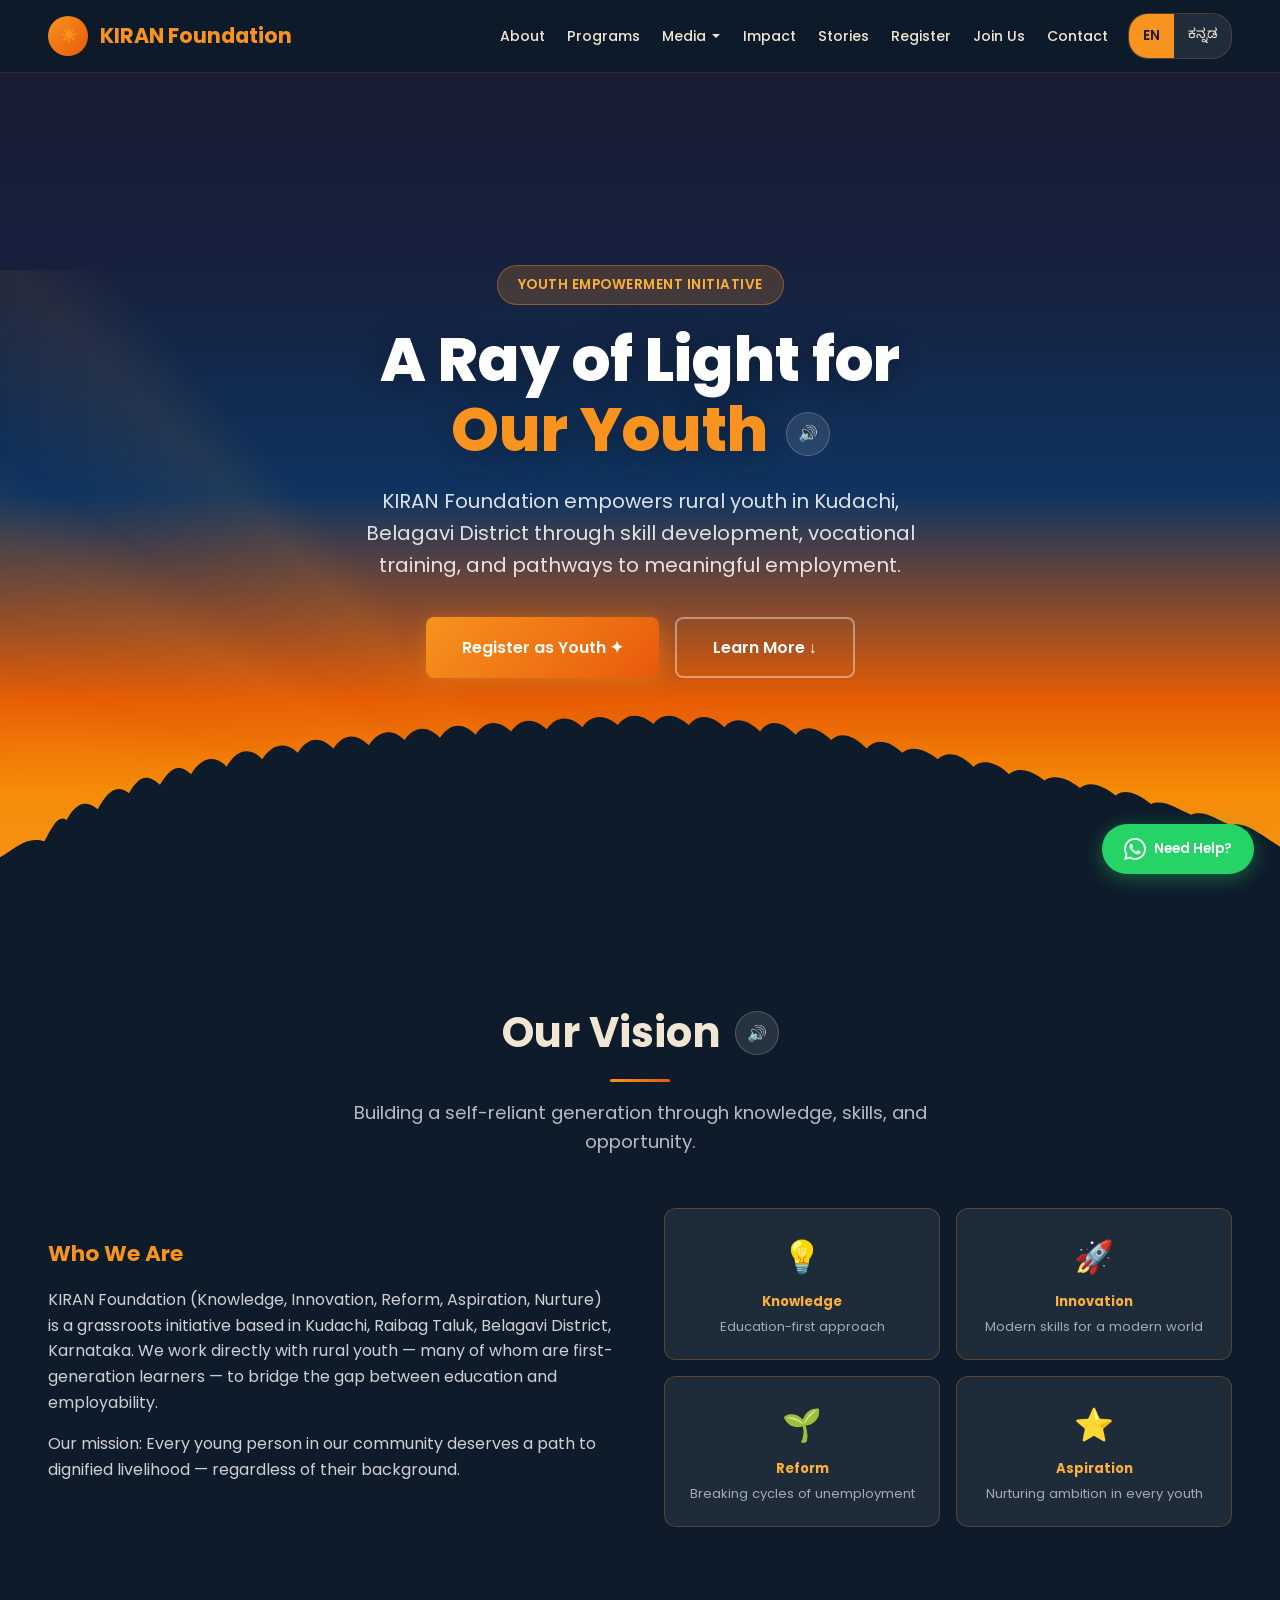
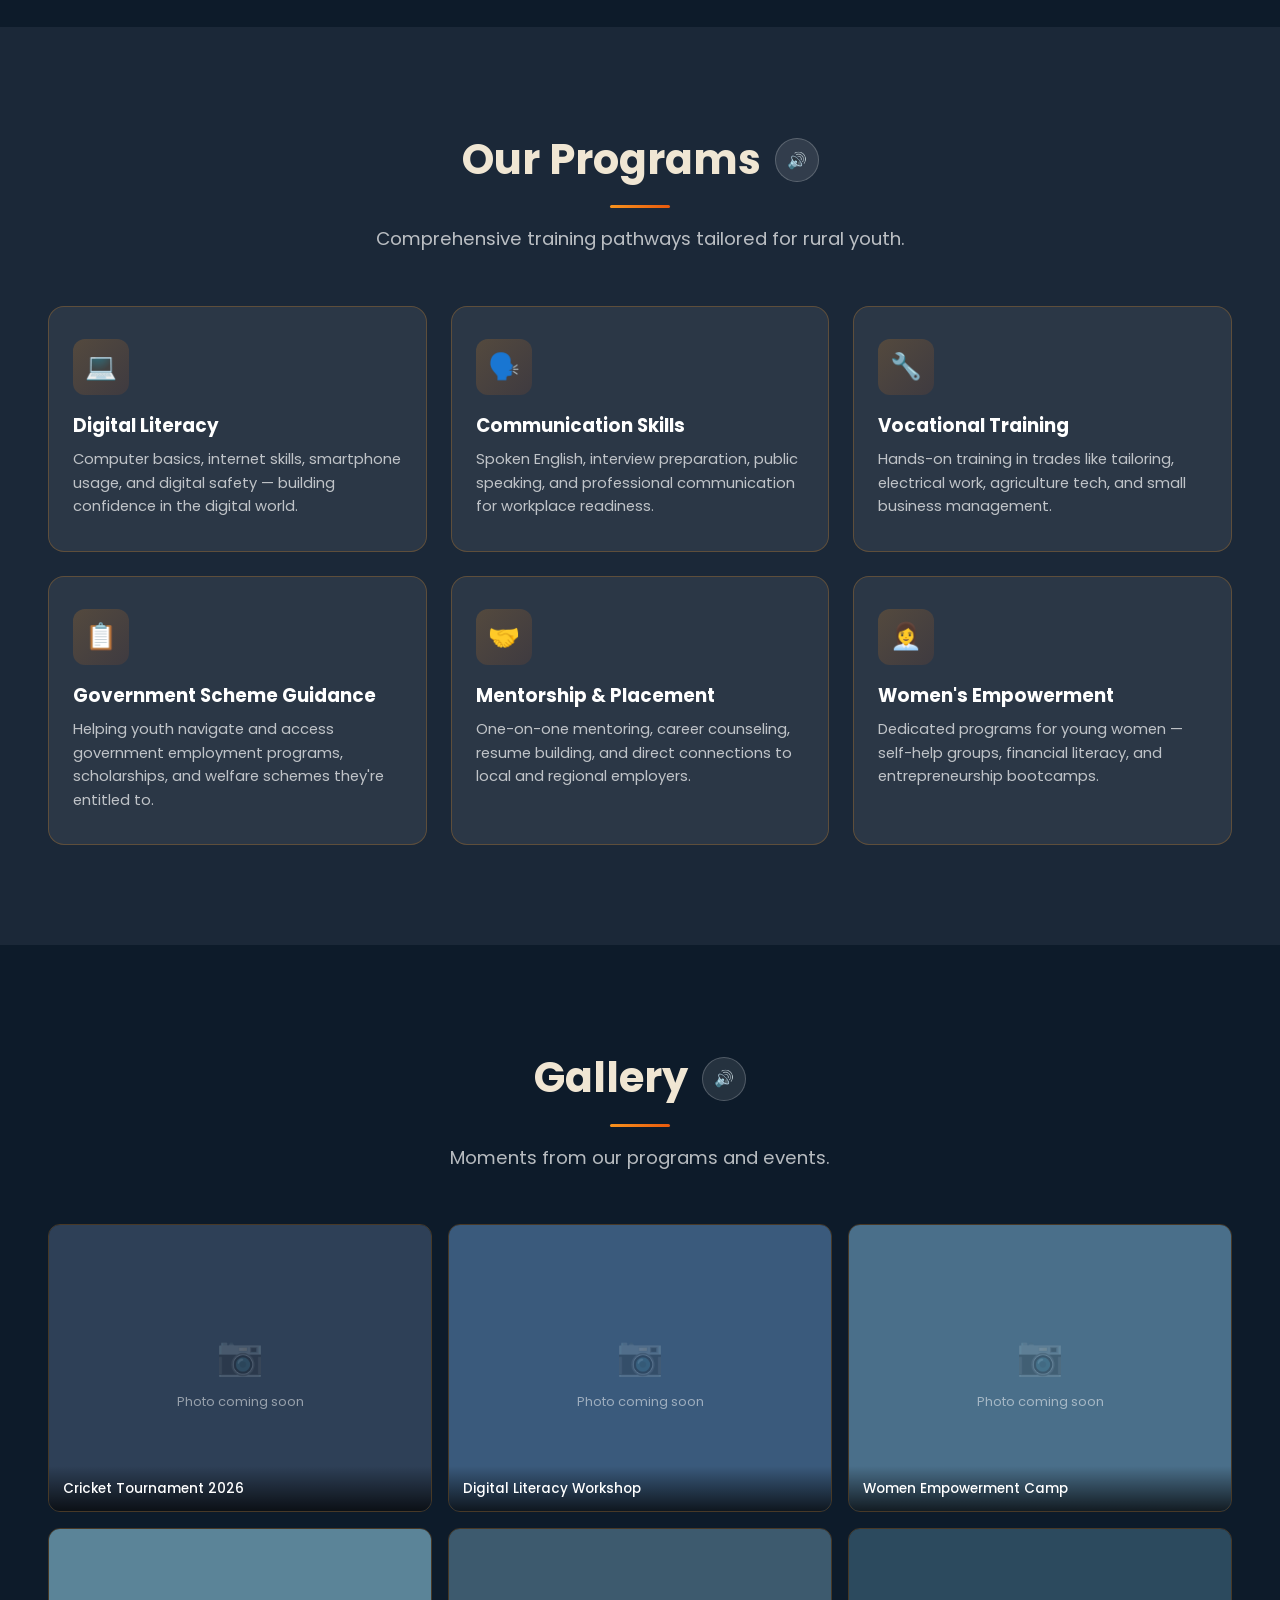
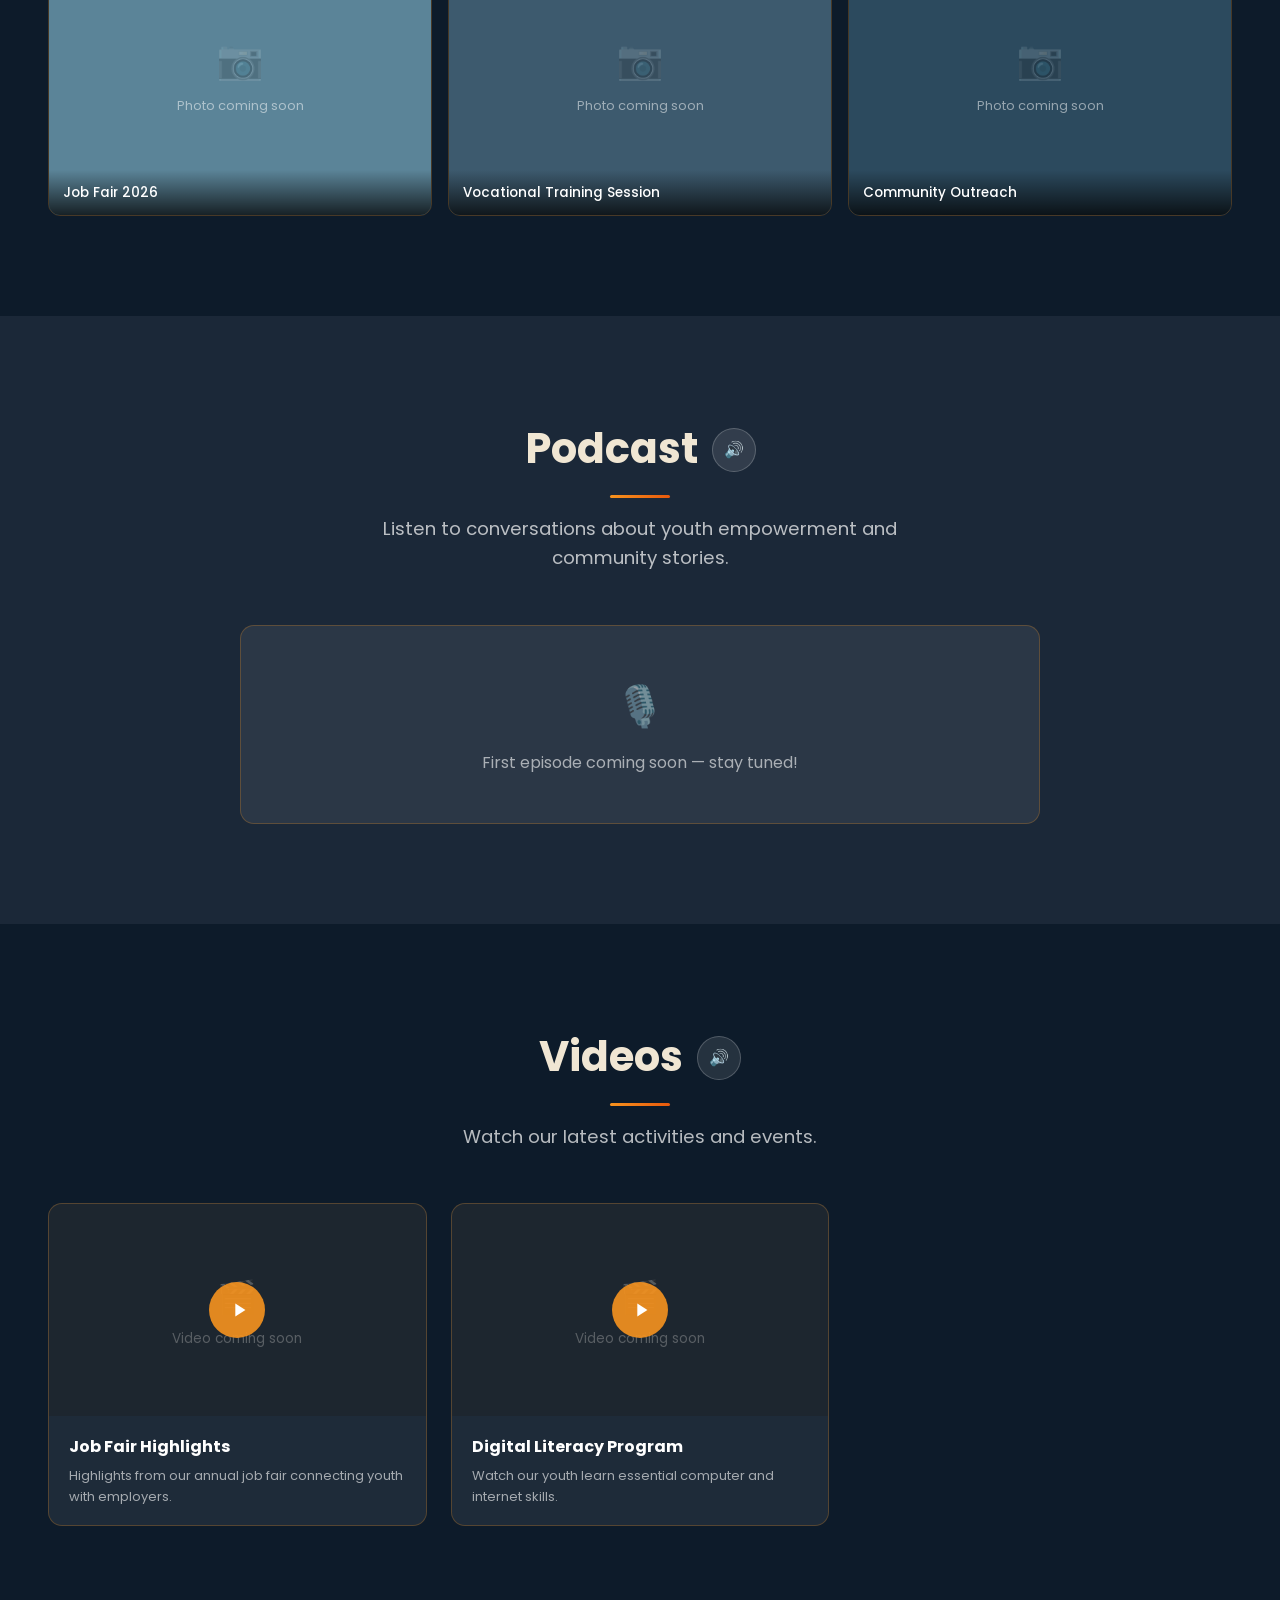
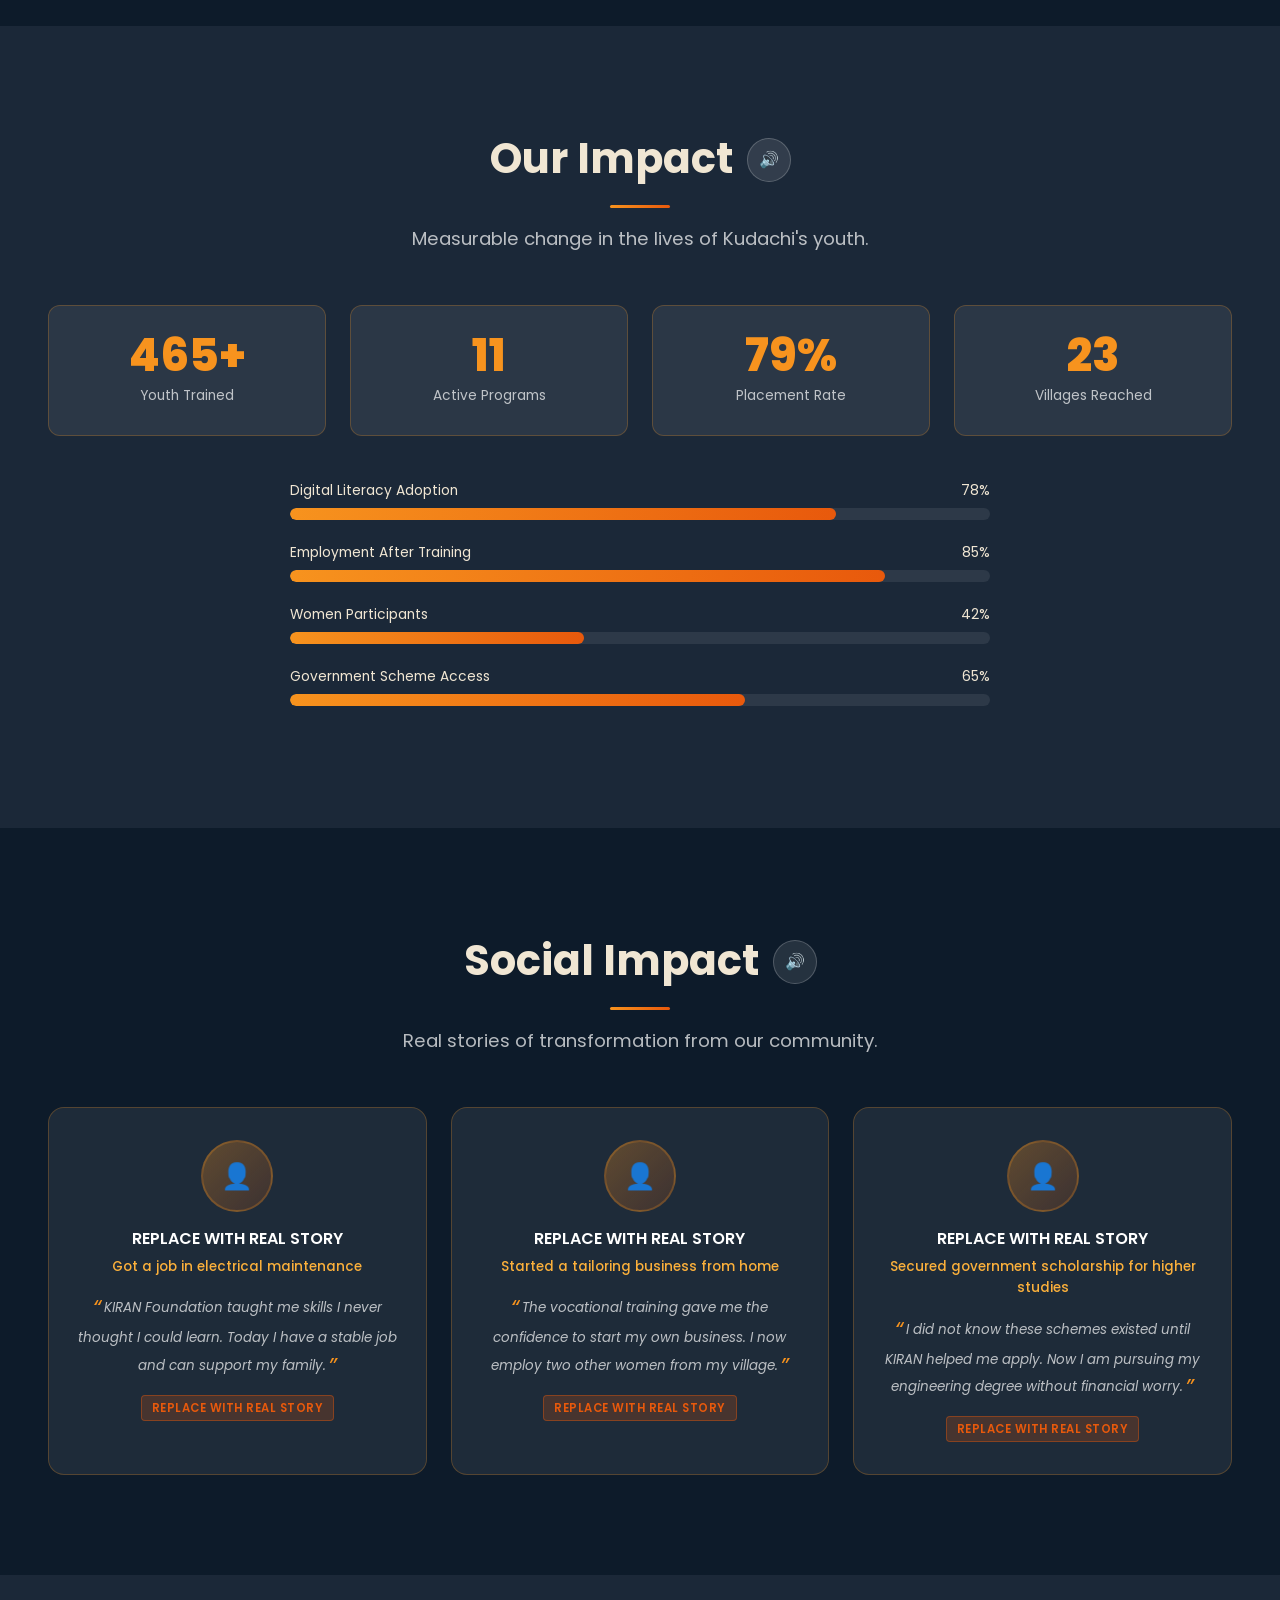
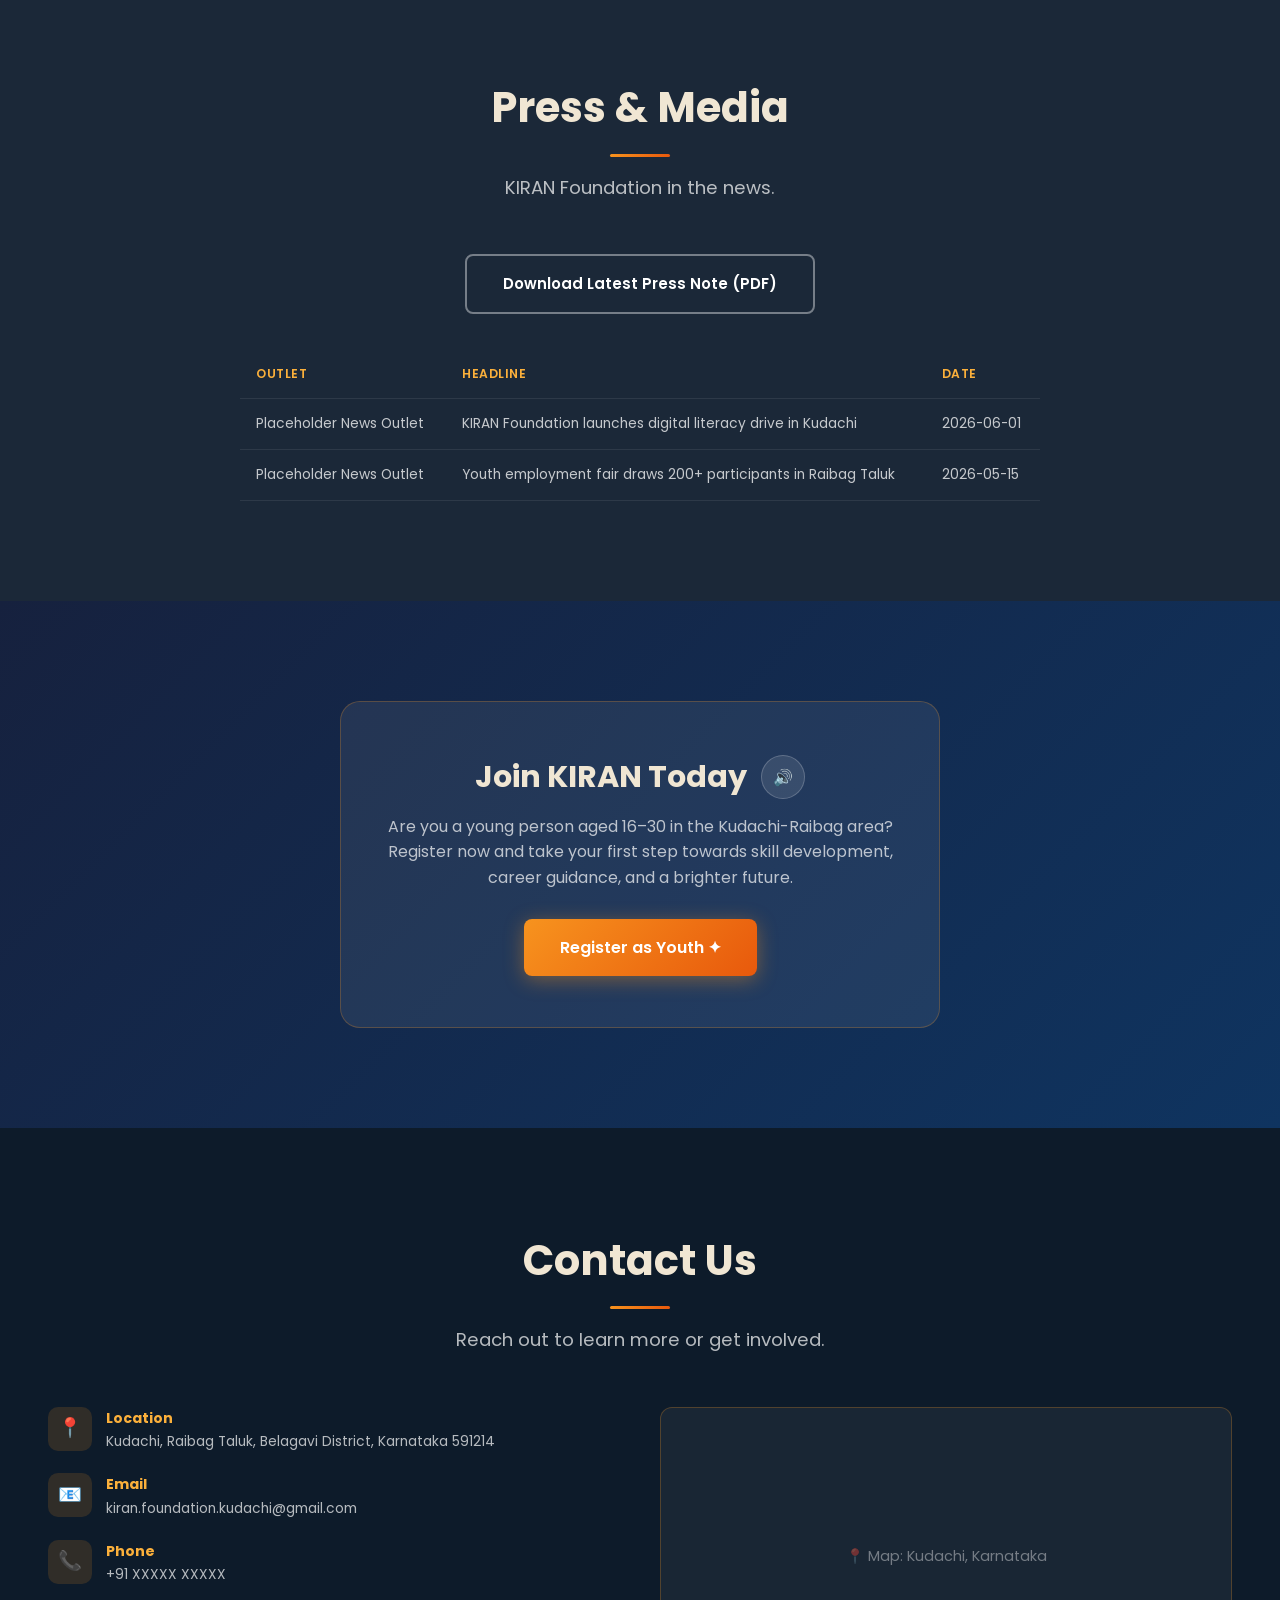
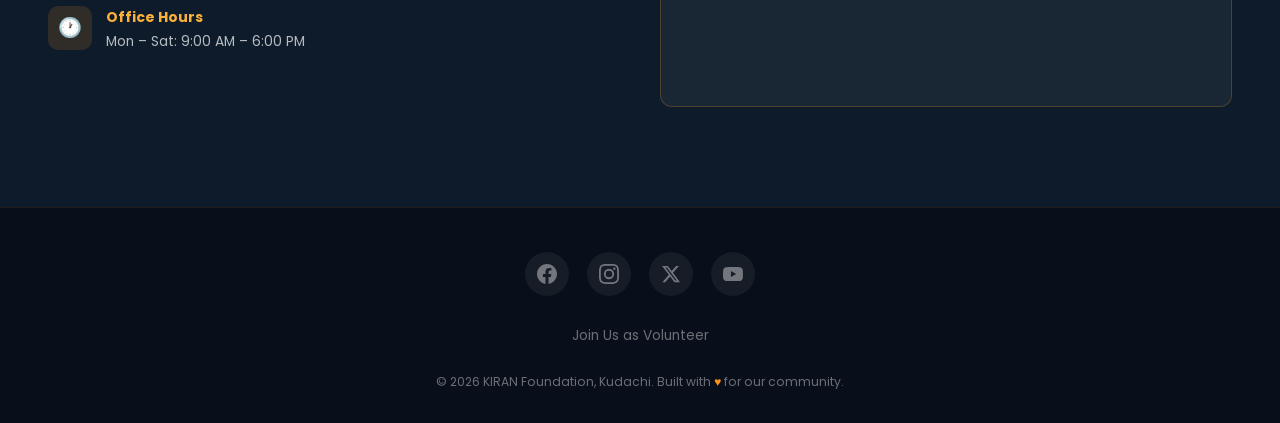
==== index.html @ d93e1c31 "Fix mobile: lang toggle visible, menu fits screen, modal fills viewport - Add standalone EN/ಕನ್ನಡ to" ====
<!DOCTYPE html>
<html lang="en">
<head>
  <meta charset="UTF-8">
  <meta name="viewport" content="width=device-width, initial-scale=1.0">
  <title>KIRAN Foundation — Kudachi | Youth Skill Development & Employment</title>
  <meta name="description" content="KIRAN Foundation empowers rural youth in Kudachi, Belagavi District through skill development, vocational training, and employment support.">
  <link rel="stylesheet" href="style.css">
  <link rel="icon" href="data:image/svg+xml,<svg xmlns='http://www.w3.org/2000/svg' viewBox='0 0 100 100'><text y='.9em' font-size='90'>☀️</text></svg>">
  <script src="https://identity.netlify.com/v1/netlify-identity-widget.js"></script>
</head>
<body data-lang="en">

  <!-- ══════ NAVBAR ══════ -->
  <nav class="navbar" role="navigation" aria-label="Main navigation">
    <div class="nav-container">
      <a href="#" class="nav-logo" aria-label="KIRAN Foundation Home">
        <span class="logo-icon">☀</span>
        <span data-en="KIRAN Foundation" data-kn="ಕಿರಣ ಫೌಂಡೇಶನ್">KIRAN Foundation</span>
      </a>

      <ul class="nav-links">
        <li><a href="#about" data-en="About" data-kn="ನಮ್ಮ ಬಗ್ಗೆ">About</a></li>
        <li><a href="#programs" data-en="Programs" data-kn="ಕಾರ್ಯಕ್ರಮಗಳು">Programs</a></li>
        <li class="nav-dropdown">
          <button class="nav-dropdown-btn" aria-expanded="false" aria-haspopup="true">
            <span data-en="Media" data-kn="ಮಾಧ್ಯಮ">Media</span>
            <svg width="10" height="6" viewBox="0 0 10 6" fill="currentColor"><path d="M1 1l4 4 4-4"/></svg>
          </button>
          <ul class="nav-dropdown-menu">
            <li><a href="#gallery" data-en="Gallery" data-kn="ಗ್ಯಾಲರಿ">Gallery</a></li>
            <li><a href="#podcast" data-en="Podcast" data-kn="ಪಾಡ್‌ಕಾಸ್ಟ್">Podcast</a></li>
            <li><a href="#videos" data-en="Videos" data-kn="ವಿಡಿಯೋಗಳು">Videos</a></li>
          </ul>
        </li>
        <li><a href="#impact" data-en="Impact" data-kn="ಪರಿಣಾಮ">Impact</a></li>
        <li><a href="#stories" data-en="Stories" data-kn="ಕಥೆಗಳು">Stories</a></li>
        <li><a href="#register" data-en="Register" data-kn="ನೋಂದಣಿ">Register</a></li>
        <li><a href="#" data-open-modal="volunteer" data-en="Join Us" data-kn="ನಮ್ಮೊಂದಿಗೆ ಸೇರಿ">Join Us</a></li>
        <li><a href="#contact" data-en="Contact" data-kn="ಸಂಪರ್ಕ">Contact</a></li>
        <li>
          <div class="lang-toggle">
            <button class="lang-btn active" data-lang="en" aria-label="Switch to English">EN</button>
            <button class="lang-btn" data-lang="kn" aria-label="ಕನ್ನಡಕ್ಕೆ ಬದಲಿಸಿ">ಕನ್ನಡ</button>
          </div>
        </li>
      </ul>

      <div class="nav-right-mobile">
        <div class="lang-toggle lang-toggle-mobile">
          <button class="lang-btn active" data-lang="en" aria-label="Switch to English">EN</button>
          <button class="lang-btn" data-lang="kn" aria-label="ಕನ್ನಡಕ್ಕೆ ಬದಲಿಸಿ">ಕನ್ನಡ</button>
        </div>
        <button class="hamburger" aria-label="Toggle menu" aria-expanded="false">
          <span></span><span></span><span></span>
        </button>
      </div>
    </div>

    <!-- Mobile Menu -->
    <div class="mobile-menu" role="menu">
      <a href="#about" role="menuitem" data-en="About" data-kn="ನಮ್ಮ ಬಗ್ಗೆ">About</a>
      <a href="#programs" role="menuitem" data-en="Programs" data-kn="ಕಾರ್ಯಕ್ರಮಗಳು">Programs</a>
      <a href="#gallery" role="menuitem" data-en="Gallery" data-kn="ಗ್ಯಾಲರಿ">Gallery</a>
      <a href="#podcast" role="menuitem" data-en="Podcast" data-kn="ಪಾಡ್‌ಕಾಸ್ಟ್">Podcast</a>
      <a href="#videos" role="menuitem" data-en="Videos" data-kn="ವಿಡಿಯೋಗಳು">Videos</a>
      <a href="#impact" role="menuitem" data-en="Impact" data-kn="ಪರಿಣಾಮ">Impact</a>
      <a href="#stories" role="menuitem" data-en="Stories" data-kn="ಕಥೆಗಳು">Stories</a>
      <a href="#register" role="menuitem" data-en="Register" data-kn="ನೋಂದಣಿ">Register</a>
      <a href="#" role="menuitem" data-open-modal="volunteer" data-en="Join Us" data-kn="ನಮ್ಮೊಂದಿಗೆ ಸೇರಿ">Join Us</a>
      <a href="#contact" role="menuitem" data-en="Contact" data-kn="ಸಂಪರ್ಕ">Contact</a>
      <div class="mobile-lang-toggle">
        <button class="lang-btn active" data-lang="en" aria-label="Switch to English">EN</button>
        <button class="lang-btn" data-lang="kn" aria-label="ಕನ್ನಡಕ್ಕೆ ಬದಲಿಸಿ">ಕನ್ನಡ</button>
      </div>
    </div>
  </nav>

  <!-- ══════ HERO ══════ -->
  <section class="hero" id="hero">
    <div class="hero-bg"></div>
    <div class="hero-sun"></div>
    <div class="hero-rays"></div>

    <!-- Crowd Silhouette -->
    <div class="hero-silhouette">
      <svg viewBox="0 0 1440 180" preserveAspectRatio="none" fill="#0D1B2A">
        <path d="M0,180 L0,140 C20,130 30,120 50,125 C60,110 65,100 75,105 C85,90 95,85 110,95
          C120,80 130,70 145,80 C155,65 165,60 180,72 C190,58 200,50 215,62
          C225,48 240,42 255,55 C265,40 280,35 295,48 C305,35 320,30 335,42
          C345,28 360,25 375,38 C385,25 400,22 415,35 C425,22 440,18 455,30
          C465,18 480,15 495,28 C505,15 520,12 535,25 C545,12 560,10 575,22
          C585,10 600,8 615,20 C625,8 640,6 655,18 C665,6 680,5 695,16
          C705,5 720,4 735,15 C745,4 760,5 775,16 C785,5 800,6 815,18
          C825,8 840,10 855,22 C865,10 880,12 895,25 C905,15 920,18 935,30
          C945,22 960,25 975,38 C985,28 1000,30 1015,42 C1025,35 1040,38 1055,48
          C1065,40 1080,42 1095,55 C1105,48 1120,50 1135,62 C1145,55 1160,58 1175,68
          C1185,62 1200,65 1215,75 C1225,68 1240,72 1255,82 C1265,75 1280,80 1295,90
          C1310,85 1325,95 1340,100 C1355,95 1370,105 1385,110 C1400,105 1420,120 1440,130
          L1440,180 Z"/>
      </svg>
    </div>

    <div class="hero-content">
      <div class="hero-badge" data-en="Youth Empowerment Initiative" data-kn="ಯುವ ಸಬಲೀಕರಣ ಉಪಕ್ರಮ">Youth Empowerment Initiative</div>
      <h1>
        <span data-en="A Ray of Light for" data-kn="ನಮ್ಮ ಯುವಕರಿಗೆ">A Ray of Light for</span><br>
        <span class="highlight" data-en="Our Youth" data-kn="ಬೆಳಕಿನ ಕಿರಣ">Our Youth</span>
        <button class="tts-btn" data-section="hero" aria-label="Read hero section aloud" title="Listen">🔊</button>
      </h1>
      <div class="tts-warning" data-section="hero"></div>
      <p class="hero-sub" data-en="KIRAN Foundation empowers rural youth in Kudachi, Belagavi District through skill development, vocational training, and pathways to meaningful employment."
         data-kn="ಕಿರಣ ಫೌಂಡೇಶನ್ ಕುದಚಿ, ಬೆಳಗಾವಿ ಜಿಲ್ಲೆಯ ಗ್ರಾಮೀಣ ಯುವಕರನ್ನು ಕೌಶಲ್ಯ ಅಭಿವೃದ್ಧಿ, ವೃತ್ತಿಪರ ತರಬೇತಿ ಮತ್ತು ಅರ್ಥಪೂರ್ಣ ಉದ್ಯೋಗದ ಮಾರ್ಗಗಳ ಮೂಲಕ ಸಬಲೀಕರಣಗೊಳಿಸುತ್ತದೆ.">
        KIRAN Foundation empowers rural youth in Kudachi, Belagavi District through skill development, vocational training, and pathways to meaningful employment.
      </p>
      <div class="hero-buttons">
        <button class="btn btn-primary" data-open-modal="registration" data-en="Register as Youth ✦" data-kn="ಯುವಕರಾಗಿ ನೋಂದಣಿ ✦">Register as Youth ✦</button>
        <a href="#about" class="btn btn-outline" data-en="Learn More ↓" data-kn="ಇನ್ನಷ್ಟು ತಿಳಿಯಿರಿ ↓">Learn More ↓</a>
      </div>
    </div>
  </section>

  <!-- ══════ ABOUT / VISION ══════ -->
  <section id="about">
    <div class="section-container">
      <div class="section-header">
        <h2>
          <span data-en="Our Vision" data-kn="ನಮ್ಮ ದೃಷ್ಟಿ">Our Vision</span>
          <button class="tts-btn" data-section="about" aria-label="Read about section aloud" title="Listen">🔊</button>
        </h2>
        <div class="section-line"></div>
        <div class="tts-warning" data-section="about"></div>
        <p data-en="Building a self-reliant generation through knowledge, skills, and opportunity."
           data-kn="ಜ್ಞಾನ, ಕೌಶಲ್ಯ ಮತ್ತು ಅವಕಾಶದ ಮೂಲಕ ಸ್ವಾವಲಂಬಿ ಪೀಳಿಗೆಯನ್ನು ನಿರ್ಮಿಸುವುದು.">
          Building a self-reliant generation through knowledge, skills, and opportunity.
        </p>
      </div>

      <div class="about-grid">
        <div class="about-text">
          <h3 data-en="Who We Are" data-kn="ನಾವು ಯಾರು">Who We Are</h3>
          <p data-en="KIRAN Foundation (Knowledge, Innovation, Reform, Aspiration, Nurture) is a grassroots initiative based in Kudachi, Raibag Taluk, Belagavi District, Karnataka. We work directly with rural youth — many of whom are first-generation learners — to bridge the gap between education and employability."
             data-kn="ಕಿರಣ ಫೌಂಡೇಶನ್ (ಜ್ಞಾನ, ನಾವೀನ್ಯತೆ, ಸುಧಾರಣೆ, ಆಕಾಂಕ್ಷೆ, ಪೋಷಣೆ) ಕರ್ನಾಟಕದ ಬೆಳಗಾವಿ ಜಿಲ್ಲೆ, ರಾಯಬಾಗ ತಾಲ್ಲೂಕಿನ ಕುದಚಿಯಲ್ಲಿ ನೆಲೆಗೊಂಡ ಒಂದು ತಳಮಟ್ಟದ ಉಪಕ್ರಮ. ನಾವು ಗ್ರಾಮೀಣ ಯುವಕರೊಂದಿಗೆ ನೇರವಾಗಿ ಕೆಲಸ ಮಾಡುತ್ತೇವೆ — ಅವರಲ್ಲಿ ಅನೇಕರು ಮೊದಲ ತಲೆಮಾರಿನ ಕಲಿಯುವವರು — ಶಿಕ್ಷಣ ಮತ್ತು ಉದ್ಯೋಗಾರ್ಹತೆ ನಡುವಿನ ಅಂತರವನ್ನು ಸೇತುವೆಯಾಗಿಸಲು.">
            KIRAN Foundation (Knowledge, Innovation, Reform, Aspiration, Nurture) is a grassroots initiative based in Kudachi, Raibag Taluk, Belagavi District, Karnataka. We work directly with rural youth — many of whom are first-generation learners — to bridge the gap between education and employability.
          </p>
          <p data-en="Our mission: Every young person in our community deserves a path to dignified livelihood — regardless of their background."
             data-kn="ನಮ್ಮ ಧ್ಯೇಯ: ನಮ್ಮ ಸಮುದಾಯದ ಪ್ರತಿ ಯುವಕನು ಅವರ ಹಿನ್ನೆಲೆಯ ಹೊರತಾಗಿಯೂ ಗೌರವಯುತ ಜೀವನೋಪಾಯದ ಹಾದಿಗೆ ಅರ್ಹರು.">
            Our mission: Every young person in our community deserves a path to dignified livelihood — regardless of their background.
          </p>
        </div>
        <div class="about-values">
          <div class="value-card">
            <div class="icon">💡</div>
            <h4 data-en="Knowledge" data-kn="ಜ್ಞಾನ">Knowledge</h4>
            <p data-en="Education-first approach" data-kn="ಶಿಕ್ಷಣ-ಮೊದಲ ವಿಧಾನ">Education-first approach</p>
          </div>
          <div class="value-card">
            <div class="icon">🚀</div>
            <h4 data-en="Innovation" data-kn="ನಾವೀನ್ಯತೆ">Innovation</h4>
            <p data-en="Modern skills for a modern world" data-kn="ಆಧುನಿಕ ಜಗತ್ತಿಗೆ ಆಧುನಿಕ ಕೌಶಲ್ಯ">Modern skills for a modern world</p>
          </div>
          <div class="value-card">
            <div class="icon">🌱</div>
            <h4 data-en="Reform" data-kn="ಸುಧಾರಣೆ">Reform</h4>
            <p data-en="Breaking cycles of unemployment" data-kn="ನಿರುದ್ಯೋಗದ ಚಕ್ರವನ್ನು ಮುರಿಯುವುದು">Breaking cycles of unemployment</p>
          </div>
          <div class="value-card">
            <div class="icon">⭐</div>
            <h4 data-en="Aspiration" data-kn="ಆಕಾಂಕ್ಷೆ">Aspiration</h4>
            <p data-en="Nurturing ambition in every youth" data-kn="ಪ್ರತಿ ಯುವಕನಲ್ಲಿ ಮಹತ್ವಾಕಾಂಕ್ಷೆ ಬೆಳೆಸುವುದು">Nurturing ambition in every youth</p>
          </div>
        </div>
      </div>
    </div>
  </section>

  <!-- ══════ PROGRAMS ══════ -->
  <section id="programs">
    <div class="section-container">
      <div class="section-header">
        <h2>
          <span data-en="Our Programs" data-kn="ನಮ್ಮ ಕಾರ್ಯಕ್ರಮಗಳು">Our Programs</span>
          <button class="tts-btn" data-section="programs" aria-label="Read programs section aloud" title="Listen">🔊</button>
        </h2>
        <div class="section-line"></div>
        <div class="tts-warning" data-section="programs"></div>
        <p data-en="Comprehensive training pathways tailored for rural youth."
           data-kn="ಗ್ರಾಮೀಣ ಯುವಕರಿಗೆ ಅನುಗುಣವಾಗಿ ಸಮಗ್ರ ತರಬೇತಿ ಮಾರ್ಗಗಳು.">
          Comprehensive training pathways tailored for rural youth.
        </p>
      </div>

      <div class="programs-grid">
        <div class="program-card">
          <div class="card-icon">💻</div>
          <h3 data-en="Digital Literacy" data-kn="ಡಿಜಿಟಲ್ ಸಾಕ್ಷರತೆ">Digital Literacy</h3>
          <p data-en="Computer basics, internet skills, smartphone usage, and digital safety — building confidence in the digital world."
             data-kn="ಕಂಪ್ಯೂಟರ್ ಮೂಲಭೂತ ಅಂಶಗಳು, ಇಂಟರ್ನೆಟ್ ಕೌಶಲ್ಯಗಳು, ಸ್ಮಾರ್ಟ್‌ಫೋನ್ ಬಳಕೆ, ಮತ್ತು ಡಿಜಿಟಲ್ ಸುರಕ್ಷತೆ — ಡಿಜಿಟಲ್ ಜಗತ್ತಿನಲ್ಲಿ ಆತ್ಮವಿಶ್ವಾಸ ಬೆಳೆಸುವುದು.">
            Computer basics, internet skills, smartphone usage, and digital safety — building confidence in the digital world.
          </p>
        </div>
        <div class="program-card">
          <div class="card-icon">🗣️</div>
          <h3 data-en="Communication Skills" data-kn="ಸಂವಹನ ಕೌಶಲ್ಯಗಳು">Communication Skills</h3>
          <p data-en="Spoken English, interview preparation, public speaking, and professional communication for workplace readiness."
             data-kn="ಇಂಗ್ಲಿಷ್ ಮಾತನಾಡುವಿಕೆ, ಸಂದರ್ಶನ ತಯಾರಿ, ಸಾರ್ವಜನಿಕ ಭಾಷಣ, ಮತ್ತು ಕಾರ್ಯಸ್ಥಳ ಸಿದ್ಧತೆಗಾಗಿ ವೃತ್ತಿಪರ ಸಂವಹನ.">
            Spoken English, interview preparation, public speaking, and professional communication for workplace readiness.
          </p>
        </div>
        <div class="program-card">
          <div class="card-icon">🔧</div>
          <h3 data-en="Vocational Training" data-kn="ವೃತ್ತಿಪರ ತರಬೇತಿ">Vocational Training</h3>
          <p data-en="Hands-on training in trades like tailoring, electrical work, agriculture tech, and small business management."
             data-kn="ಹೊಲಿಗೆ, ವಿದ್ಯುತ್ ಕೆಲಸ, ಕೃಷಿ ತಂತ್ರಜ್ಞಾನ, ಮತ್ತು ಸಣ್ಣ ವ್ಯಾಪಾರ ನಿರ್ವಹಣೆಯಂತಹ ವ್ಯಾಪಾರಗಳಲ್ಲಿ ಪ್ರಾಯೋಗಿಕ ತರಬೇತಿ.">
            Hands-on training in trades like tailoring, electrical work, agriculture tech, and small business management.
          </p>
        </div>
        <div class="program-card">
          <div class="card-icon">📋</div>
          <h3 data-en="Government Scheme Guidance" data-kn="ಸರ್ಕಾರಿ ಯೋಜನೆ ಮಾರ್ಗದರ್ಶನ">Government Scheme Guidance</h3>
          <p data-en="Helping youth navigate and access government employment programs, scholarships, and welfare schemes they're entitled to."
             data-kn="ಯುವಕರಿಗೆ ಅವರು ಅರ್ಹವಾಗಿರುವ ಸರ್ಕಾರಿ ಉದ್ಯೋಗ ಕಾರ್ಯಕ್ರಮಗಳು, ವಿದ್ಯಾರ್ಥಿವೇತನಗಳು, ಮತ್ತು ಕಲ್ಯಾಣ ಯೋಜನೆಗಳನ್ನು ನ್ಯಾವಿಗೇಟ್ ಮಾಡಲು ಮತ್ತು ಪ್ರವೇಶಿಸಲು ಸಹಾಯ ಮಾಡುವುದು.">
            Helping youth navigate and access government employment programs, scholarships, and welfare schemes they're entitled to.
          </p>
        </div>
        <div class="program-card">
          <div class="card-icon">🤝</div>
          <h3 data-en="Mentorship & Placement" data-kn="ಮಾರ್ಗದರ್ಶನ ಮತ್ತು ನಿಯೋಜನೆ">Mentorship & Placement</h3>
          <p data-en="One-on-one mentoring, career counseling, resume building, and direct connections to local and regional employers."
             data-kn="ಒಬ್ಬರಿಗೊಬ್ಬರು ಮಾರ್ಗದರ್ಶನ, ವೃತ್ತಿ ಸಲಹೆ, ರೆಸ್ಯೂಮ್ ನಿರ್ಮಾಣ, ಮತ್ತು ಸ್ಥಳೀಯ ಮತ್ತು ಪ್ರಾದೇಶಿಕ ಉದ್ಯೋಗದಾತರೊಂದಿಗೆ ನೇರ ಸಂಪರ್ಕಗಳು.">
            One-on-one mentoring, career counseling, resume building, and direct connections to local and regional employers.
          </p>
        </div>
        <div class="program-card">
          <div class="card-icon">👩‍💼</div>
          <h3 data-en="Women's Empowerment" data-kn="ಮಹಿಳಾ ಸಬಲೀಕರಣ">Women's Empowerment</h3>
          <p data-en="Dedicated programs for young women — self-help groups, financial literacy, and entrepreneurship bootcamps."
             data-kn="ಯುವತಿಯರಿಗೆ ಮೀಸಲಾದ ಕಾರ್ಯಕ್ರಮಗಳು — ಸ್ವ-ಸಹಾಯ ಗುಂಪುಗಳು, ಆರ್ಥಿಕ ಸಾಕ್ಷರತೆ, ಮತ್ತು ಉದ್ಯಮಶೀಲತೆ ಬೂಟ್‌ಕ್ಯಾಂಪ್‌ಗಳು.">
            Dedicated programs for young women — self-help groups, financial literacy, and entrepreneurship bootcamps.
          </p>
        </div>
      </div>
    </div>
  </section>

  <!-- ══════ GALLERY ══════ -->
  <section id="gallery">
    <div class="section-container">
      <div class="section-header">
        <h2>
          <span data-en="Gallery" data-kn="ಗ್ಯಾಲರಿ">Gallery</span>
          <button class="tts-btn" data-section="gallery" aria-label="Read gallery section aloud" title="Listen">🔊</button>
        </h2>
        <div class="section-line"></div>
        <div class="tts-warning" data-section="gallery"></div>
        <p data-en="Moments from our programs and events."
           data-kn="ನಮ್ಮ ಕಾರ್ಯಕ್ರಮಗಳು ಮತ್ತು ಕಾರ್ಯಕ್ರಮಗಳ ಕ್ಷಣಗಳು.">
          Moments from our programs and events.
        </p>
      </div>
      <div class="gallery-grid" id="gallery-grid"></div>
    </div>
  </section>

  <!-- ══════ PODCAST ══════ -->
  <section id="podcast">
    <div class="section-container">
      <div class="section-header">
        <h2>
          <span data-en="Podcast" data-kn="ಪಾಡ್‌ಕಾಸ್ಟ್">Podcast</span>
          <button class="tts-btn" data-section="podcast" aria-label="Read podcast section aloud" title="Listen">🔊</button>
        </h2>
        <div class="section-line"></div>
        <div class="tts-warning" data-section="podcast"></div>
        <p data-en="Listen to conversations about youth empowerment and community stories."
           data-kn="ಯುವ ಸಬಲೀಕರಣ ಮತ್ತು ಸಮುದಾಯ ಕಥೆಗಳ ಬಗ್ಗೆ ಸಂಭಾಷಣೆಗಳನ್ನು ಆಲಿಸಿ.">
          Listen to conversations about youth empowerment and community stories.
        </p>
      </div>
      <div class="podcast-list" id="podcast-list"></div>
    </div>
  </section>

  <!-- ══════ VIDEOS ══════ -->
  <section id="videos">
    <div class="section-container">
      <div class="section-header">
        <h2>
          <span data-en="Videos" data-kn="ವಿಡಿಯೋಗಳು">Videos</span>
          <button class="tts-btn" data-section="videos" aria-label="Read videos section aloud" title="Listen">🔊</button>
        </h2>
        <div class="section-line"></div>
        <div class="tts-warning" data-section="videos"></div>
        <p data-en="Watch our latest activities and events."
           data-kn="ನಮ್ಮ ಇತ್ತೀಚಿನ ಚಟುವಟಿಕೆಗಳು ಮತ್ತು ಕಾರ್ಯಕ್ರಮಗಳನ್ನು ವೀಕ್ಷಿಸಿ.">
          Watch our latest activities and events.
        </p>
      </div>
      <div class="videos-grid" id="videos-grid"></div>
    </div>
  </section>

  <!-- ══════ IMPACT ══════ -->
  <section id="impact">
    <div class="section-container">
      <div class="section-header">
        <h2>
          <span data-en="Our Impact" data-kn="ನಮ್ಮ ಪರಿಣಾಮ">Our Impact</span>
          <button class="tts-btn" data-section="impact" aria-label="Read impact section aloud" title="Listen">🔊</button>
        </h2>
        <div class="section-line"></div>
        <div class="tts-warning" data-section="impact"></div>
        <p data-en="Measurable change in the lives of Kudachi's youth."
           data-kn="ಕುದಚಿಯ ಯುವಕರ ಜೀವನದಲ್ಲಿ ಅಳೆಯಬಹುದಾದ ಬದಲಾವಣೆ.">
          Measurable change in the lives of Kudachi's youth.
        </p>
      </div>

      <div class="impact-stats">
        <div class="stat-card">
          <div class="stat-number" data-target="500" data-suffix="+">0</div>
          <div class="stat-label" data-en="Youth Trained" data-kn="ತರಬೇತಿ ಪಡೆದ ಯುವಕರು">Youth Trained</div>
        </div>
        <div class="stat-card">
          <div class="stat-number" data-target="12">0</div>
          <div class="stat-label" data-en="Active Programs" data-kn="ಸಕ್ರಿಯ ಕಾರ್ಯಕ್ರಮಗಳು">Active Programs</div>
        </div>
        <div class="stat-card">
          <div class="stat-number" data-target="85" data-suffix="%">0</div>
          <div class="stat-label" data-en="Placement Rate" data-kn="ನಿಯೋಜನೆ ದರ">Placement Rate</div>
        </div>
        <div class="stat-card">
          <div class="stat-number" data-target="25">0</div>
          <div class="stat-label" data-en="Villages Reached" data-kn="ತಲುಪಿದ ಹಳ್ಳಿಗಳು">Villages Reached</div>
        </div>
      </div>

      <div class="impact-bars">
        <div class="impact-bar-item">
          <div class="impact-bar-label">
            <span data-en="Digital Literacy Adoption" data-kn="ಡಿಜಿಟಲ್ ಸಾಕ್ಷರತೆ ಅಳವಡಿಕೆ">Digital Literacy Adoption</span>
            <span>78%</span>
          </div>
          <div class="impact-bar-track">
            <div class="impact-bar-fill" data-width="78"></div>
          </div>
        </div>
        <div class="impact-bar-item">
          <div class="impact-bar-label">
            <span data-en="Employment After Training" data-kn="ತರಬೇತಿ ನಂತರ ಉದ್ಯೋಗ">Employment After Training</span>
            <span>85%</span>
          </div>
          <div class="impact-bar-track">
            <div class="impact-bar-fill" data-width="85"></div>
          </div>
        </div>
        <div class="impact-bar-item">
          <div class="impact-bar-label">
            <span data-en="Women Participants" data-kn="ಮಹಿಳಾ ಭಾಗವಹಿಸುವವರು">Women Participants</span>
            <span>42%</span>
          </div>
          <div class="impact-bar-track">
            <div class="impact-bar-fill" data-width="42"></div>
          </div>
        </div>
        <div class="impact-bar-item">
          <div class="impact-bar-label">
            <span data-en="Government Scheme Access" data-kn="ಸರ್ಕಾರಿ ಯೋಜನೆ ಪ್ರವೇಶ">Government Scheme Access</span>
            <span>65%</span>
          </div>
          <div class="impact-bar-track">
            <div class="impact-bar-fill" data-width="65"></div>
          </div>
        </div>
      </div>
    </div>
  </section>

  <!-- ══════ SOCIAL IMPACT (STORIES) ══════ -->
  <section id="stories">
    <div class="section-container">
      <div class="section-header">
        <h2>
          <span data-en="Social Impact" data-kn="ಸಾಮಾಜಿಕ ಪ್ರಭಾವ">Social Impact</span>
          <button class="tts-btn" data-section="stories" aria-label="Read stories section aloud" title="Listen">🔊</button>
        </h2>
        <div class="section-line"></div>
        <div class="tts-warning" data-section="stories"></div>
        <p data-en="Real stories of transformation from our community."
           data-kn="ನಮ್ಮ ಸಮುದಾಯದಿಂದ ನಿಜವಾದ ಪರಿವರ್ತನೆಯ ಕಥೆಗಳು.">
          Real stories of transformation from our community.
        </p>
      </div>
      <div class="stories-carousel" id="stories-carousel"></div>
    </div>
  </section>

  <!-- ══════ PRESS & MEDIA ══════ -->
  <section id="press">
    <div class="section-container">
      <div class="section-header">
        <h2>
          <span data-en="Press & Media" data-kn="ಪತ್ರಿಕಾ ಮಾಧ್ಯಮ">Press & Media</span>
        </h2>
        <div class="section-line"></div>
        <p data-en="KIRAN Foundation in the news." data-kn="ಸುದ್ದಿಯಲ್ಲಿ ಕಿರಣ ಫೌಂಡೇಶನ್.">KIRAN Foundation in the news.</p>
      </div>
      <div class="press-actions">
        <a href="assets/press/press-note.pdf" class="btn btn-outline press-download-btn" id="press-download" target="_blank"
           data-en="Download Latest Press Note (PDF)" data-kn="ಇತ್ತೀಚಿನ ಪತ್ರಿಕಾ ಟಿಪ್ಪಣಿ ಡೌನ್‌ಲೋಡ್ ಮಾಡಿ (PDF)">
          Download Latest Press Note (PDF)
        </a>
      </div>
      <div class="press-list" id="press-list"></div>
    </div>
  </section>

  <!-- ══════ REGISTER CTA ══════ -->
  <section id="register">
    <div class="section-container">
      <div class="register-box">
        <h2>
          <span data-en="Join KIRAN Today" data-kn="ಇಂದೇ ಕಿರಣ ಸೇರಿ">Join KIRAN Today</span>
          <button class="tts-btn" data-section="register" aria-label="Read register section aloud" title="Listen">🔊</button>
        </h2>
        <div class="tts-warning" data-section="register"></div>
        <p data-en="Are you a young person aged 16–30 in the Kudachi-Raibag area? Register now and take your first step towards skill development, career guidance, and a brighter future."
           data-kn="ನೀವು ಕುದಚಿ-ರಾಯಬಾಗ ಪ್ರದೇಶದಲ್ಲಿ 16-30 ವಯಸ್ಸಿನ ಯುವಕರೇ? ಈಗಲೇ ನೋಂದಾಯಿಸಿ ಮತ್ತು ಕೌಶಲ್ಯ ಅಭಿವೃದ್ಧಿ, ವೃತ್ತಿ ಮಾರ್ಗದರ್ಶನ, ಮತ್ತು ಉಜ್ವಲ ಭವಿಷ್ಯದ ಕಡೆಗೆ ನಿಮ್ಮ ಮೊದಲ ಹೆಜ್ಜೆ ಇಡಿ.">
          Are you a young person aged 16–30 in the Kudachi-Raibag area? Register now and take your first step towards skill development, career guidance, and a brighter future.
        </p>
        <button class="btn btn-primary" data-open-modal="registration" data-en="Register as Youth ✦" data-kn="ಯುವಕರಾಗಿ ನೋಂದಣಿ ✦">Register as Youth ✦</button>
      </div>
    </div>
  </section>

  <!-- ══════ CONTACT ══════ -->
  <section id="contact">
    <div class="section-container">
      <div class="section-header">
        <h2><span data-en="Contact Us" data-kn="ನಮ್ಮನ್ನು ಸಂಪರ್ಕಿಸಿ">Contact Us</span></h2>
        <div class="section-line"></div>
        <p data-en="Reach out to learn more or get involved." data-kn="ಇನ್ನಷ್ಟು ತಿಳಿಯಲು ಅಥವಾ ಒಳಗೊಳ್ಳಲು ಸಂಪರ್ಕಿಸಿ.">Reach out to learn more or get involved.</p>
      </div>

      <div class="contact-grid">
        <div class="contact-info">
          <div class="contact-item">
            <div class="ci-icon">📍</div>
            <div>
              <h4 data-en="Location" data-kn="ಸ್ಥಳ">Location</h4>
              <p data-en="Kudachi, Raibag Taluk, Belagavi District, Karnataka 591214" data-kn="ಕುದಚಿ, ರಾಯಬಾಗ ತಾಲ್ಲೂಕು, ಬೆಳಗಾವಿ ಜಿಲ್ಲೆ, ಕರ್ನಾಟಕ 591214">Kudachi, Raibag Taluk, Belagavi District, Karnataka 591214</p>
            </div>
          </div>
          <div class="contact-item">
            <div class="ci-icon">📧</div>
            <div>
              <h4 data-en="Email" data-kn="ಇಮೇಲ್">Email</h4>
              <p>kiran.foundation.kudachi@gmail.com</p>
            </div>
          </div>
          <div class="contact-item">
            <div class="ci-icon">📞</div>
            <div>
              <h4 data-en="Phone" data-kn="ಫೋನ್">Phone</h4>
              <p>+91 XXXXX XXXXX</p>
            </div>
          </div>
          <div class="contact-item">
            <div class="ci-icon">🕐</div>
            <div>
              <h4 data-en="Office Hours" data-kn="ಕಚೇರಿ ಸಮಯ">Office Hours</h4>
              <p data-en="Mon – Sat: 9:00 AM – 6:00 PM" data-kn="ಸೋಮ – ಶನಿ: ಬೆಳಿಗ್ಗೆ 9:00 – ಸಂಜೆ 6:00">Mon – Sat: 9:00 AM – 6:00 PM</p>
            </div>
          </div>
        </div>
        <div class="contact-map">
          <p data-en="📍 Map: Kudachi, Karnataka" data-kn="📍 ನಕ್ಷೆ: ಕುದಚಿ, ಕರ್ನಾಟಕ">📍 Map: Kudachi, Karnataka</p>
        </div>
      </div>
    </div>
  </section>

  <!-- ══════ FOOTER ══════ -->
  <footer class="footer">
    <div class="footer-social">
      <!-- TODO: replace with real link -->
      <a href="#" aria-label="Facebook" class="social-icon">
        <svg width="22" height="22" viewBox="0 0 24 24" fill="currentColor"><path d="M24 12.073c0-6.627-5.373-12-12-12s-12 5.373-12 12c0 5.99 4.388 10.954 10.125 11.854v-8.385H7.078v-3.47h3.047V9.43c0-3.007 1.792-4.669 4.533-4.669 1.312 0 2.686.235 2.686.235v2.953H15.83c-1.491 0-1.956.925-1.956 1.874v2.25h3.328l-.532 3.47h-2.796v8.385C19.612 23.027 24 18.062 24 12.073z"/></svg>
      </a>
      <!-- TODO: replace with real link -->
      <a href="#" aria-label="Instagram" class="social-icon">
        <svg width="22" height="22" viewBox="0 0 24 24" fill="currentColor"><path d="M12 2.163c3.204 0 3.584.012 4.85.07 3.252.148 4.771 1.691 4.919 4.919.058 1.265.069 1.645.069 4.849 0 3.205-.012 3.584-.069 4.849-.149 3.225-1.664 4.771-4.919 4.919-1.266.058-1.644.07-4.85.07-3.204 0-3.584-.012-4.849-.07-3.26-.149-4.771-1.699-4.919-4.92-.058-1.265-.07-1.644-.07-4.849 0-3.204.013-3.583.07-4.849.149-3.227 1.664-4.771 4.919-4.919 1.266-.057 1.645-.069 4.849-.069zM12 0C8.741 0 8.333.014 7.053.072 2.695.272.273 2.69.073 7.052.014 8.333 0 8.741 0 12c0 3.259.014 3.668.072 4.948.2 4.358 2.618 6.78 6.98 6.98C8.333 23.986 8.741 24 12 24c3.259 0 3.668-.014 4.948-.072 4.354-.2 6.782-2.618 6.979-6.98.059-1.28.073-1.689.073-4.948 0-3.259-.014-3.667-.072-4.947-.196-4.354-2.617-6.78-6.979-6.98C15.668.014 15.259 0 12 0zm0 5.838a6.162 6.162 0 100 12.324 6.162 6.162 0 000-12.324zM12 16a4 4 0 110-8 4 4 0 010 8zm6.406-11.845a1.44 1.44 0 100 2.881 1.44 1.44 0 000-2.881z"/></svg>
      </a>
      <!-- TODO: replace with real link -->
      <a href="#" aria-label="X (Twitter)" class="social-icon">
        <svg width="22" height="22" viewBox="0 0 24 24" fill="currentColor"><path d="M18.244 2.25h3.308l-7.227 8.26 8.502 11.24H16.17l-5.214-6.817L4.99 21.75H1.68l7.73-8.835L1.254 2.25H8.08l4.713 6.231zm-1.161 17.52h1.833L7.084 4.126H5.117z"/></svg>
      </a>
      <!-- TODO: replace with real link -->
      <a href="#" aria-label="YouTube" class="social-icon">
        <svg width="22" height="22" viewBox="0 0 24 24" fill="currentColor"><path d="M23.498 6.186a3.016 3.016 0 00-2.122-2.136C19.505 3.545 12 3.545 12 3.545s-7.505 0-9.377.505A3.017 3.017 0 00.502 6.186C0 8.07 0 12 0 12s0 3.93.502 5.814a3.016 3.016 0 002.122 2.136c1.871.505 9.376.505 9.376.505s7.505 0 9.377-.505a3.015 3.015 0 002.122-2.136C24 15.93 24 12 24 12s0-3.93-.502-5.814zM9.545 15.568V8.432L15.818 12l-6.273 3.568z"/></svg>
      </a>
    </div>
    <div class="footer-links">
      <a href="#" data-open-modal="volunteer" data-en="Join Us as Volunteer" data-kn="ಸ್ವಯಂಸೇವಕರಾಗಿ ನಮ್ಮೊಂದಿಗೆ ಸೇರಿ">Join Us as Volunteer</a>
    </div>
    <p>
      <span data-en="© 2026 KIRAN Foundation, Kudachi. Built with" data-kn="© 2026 ಕಿರಣ ಫೌಂಡೇಶನ್, ಕುದಚಿ. ನಿರ್ಮಿಸಲಾಗಿದೆ">© 2026 KIRAN Foundation, Kudachi. Built with</span>
      <span class="footer-heart">♥</span>
      <span data-en="for our community." data-kn="ನಮ್ಮ ಸಮುದಾಯಕ್ಕಾಗಿ.">for our community.</span>
    </p>
  </footer>

  <!-- ══════ REGISTRATION MODAL ══════ -->
  <div class="modal-overlay" id="registration-modal" role="dialog" aria-modal="true" aria-labelledby="modal-title-registration">
    <div class="modal">
      <div class="modal-header">
        <h3 id="modal-title-registration" data-en="Youth Registration Form" data-kn="ಯುವ ನೋಂದಣಿ ಫಾರ್ಮ್">Youth Registration Form</h3>
        <button class="modal-close" aria-label="Close modal">✕</button>
      </div>
      <div class="modal-body">
        <p data-en="Fill out the form below to register for KIRAN Foundation's skill development programs. We'll contact you with next steps."
           data-kn="ಕಿರಣ ಫೌಂಡೇಶನ್‌ನ ಕೌಶಲ್ಯ ಅಭಿವೃದ್ಧಿ ಕಾರ್ಯಕ್ರಮಗಳಿಗೆ ನೋಂದಾಯಿಸಲು ಕೆಳಗಿನ ಫಾರ್ಮ್ ಅನ್ನು ಭರ್ತಿ ಮಾಡಿ. ಮುಂದಿನ ಹಂತಗಳೊಂದಿಗೆ ನಾವು ನಿಮ್ಮನ್ನು ಸಂಪರ್ಕಿಸುತ್ತೇವೆ.">
          Fill out the form below to register for KIRAN Foundation's skill development programs. We'll contact you with next steps.
        </p>
        <iframe src="https://docs.google.com/forms/d/e/1FAIpQLSf8irLXghkrP7MKbmhwi3PSSphB7d1MoNzMHJgJM9YqG8877Q/viewform?embedded=true"
                title="KIRAN Foundation Registration Form"
                loading="lazy">
          Loading form...
        </iframe>
      </div>
    </div>
  </div>

  <!-- ══════ JOIN US / VOLUNTEER MODAL ══════ -->
  <div class="modal-overlay" id="volunteer-modal" role="dialog" aria-modal="true" aria-labelledby="modal-title-volunteer">
    <div class="modal">
      <div class="modal-header">
        <h3 id="modal-title-volunteer" data-en="Join Us" data-kn="ನಮ್ಮೊಂದಿಗೆ ಸೇರಿ">Join Us</h3>
        <button class="modal-close" aria-label="Close modal">✕</button>
      </div>
      <div class="modal-body">
        <p data-en="Interested in volunteering or collaborating with KIRAN Foundation? Leave your details below and we will reach out to you."
           data-kn="ಕಿರಣ ಫೌಂಡೇಶನ್‌ನೊಂದಿಗೆ ಸ್ವಯಂಸೇವಕರಾಗಲು ಅಥವಾ ಸಹಕರಿಸಲು ಆಸಕ್ತಿಯಿದೆಯೇ? ಕೆಳಗೆ ನಿಮ್ಮ ವಿವರಗಳನ್ನು ಬಿಡಿ, ನಾವು ನಿಮ್ಮನ್ನು ಸಂಪರ್ಕಿಸುತ್ತೇವೆ.">
          Interested in volunteering or collaborating with KIRAN Foundation? Leave your details below and we will reach out to you.
        </p>
        <form id="join-us-form" class="join-form" name="join-us" data-netlify="true" novalidate>
          <input type="hidden" name="form-name" value="join-us">
          <div class="form-group">
            <label for="join-name" data-en="Your Name" data-kn="ನಿಮ್ಮ ಹೆಸರು">Your Name</label>
            <input type="text" id="join-name" name="name" required autocomplete="name"
                   data-placeholder-en="Enter your full name" data-placeholder-kn="ನಿಮ್ಮ ಪೂರ್ಣ ಹೆಸರನ್ನು ನಮೂದಿಸಿ"
                   placeholder="Enter your full name">
          </div>
          <div class="form-group">
            <label for="join-phone" data-en="Phone Number" data-kn="ಫೋನ್ ಸಂಖ್ಯೆ">Phone Number</label>
            <input type="tel" id="join-phone" name="phone" required autocomplete="tel"
                   data-placeholder-en="e.g. 9876543210" data-placeholder-kn="ಉದಾ. 9876543210"
                   placeholder="e.g. 9876543210">
          </div>
          <div class="form-group">
            <label for="join-email" data-en="Email (optional)" data-kn="ಇಮೇಲ್ (ಐಚ್ಛಿಕ)">Email (optional)</label>
            <input type="email" id="join-email" name="email" autocomplete="email"
                   data-placeholder-en="your@email.com" data-placeholder-kn="your@email.com"
                   placeholder="your@email.com">
          </div>
          <button type="submit" class="btn btn-primary join-submit-btn"
                  data-en="Submit ✦" data-kn="ಸಲ್ಲಿಸಿ ✦">Submit ✦</button>
          <div class="join-form-status" id="join-form-status"></div>
        </form>
      </div>
    </div>
  </div>

  <!-- ══════ VIDEO MODAL ══════ -->
  <div class="modal-overlay" id="video-modal" role="dialog" aria-modal="true" aria-labelledby="modal-title-video">
    <div class="modal modal-video">
      <div class="modal-header">
        <h3 id="modal-title-video">Video</h3>
        <button class="modal-close" aria-label="Close modal">✕</button>
      </div>
      <div class="modal-body">
        <div class="video-embed-container" id="video-embed-container"></div>
      </div>
    </div>
  </div>

  <!-- ══════ LIGHTBOX ══════ -->
  <div class="lightbox-overlay" id="lightbox" role="dialog" aria-modal="true" aria-label="Image viewer">
    <button class="lightbox-close" aria-label="Close lightbox">✕</button>
    <button class="lightbox-prev" aria-label="Previous image">‹</button>
    <button class="lightbox-next" aria-label="Next image">›</button>
    <div class="lightbox-content">
      <img class="lightbox-img" id="lightbox-img" src="" alt="">
      <p class="lightbox-caption" id="lightbox-caption"></p>
    </div>
  </div>

  <!-- ══════ NEED HELP? FAB ══════ -->
  <!-- TODO: replace PASTE_PHONE_NUMBER_HERE with real WhatsApp number (digits only, with country code, e.g. 919876543210) -->
  <a href="https://wa.me/PASTE_PHONE_NUMBER_HERE" target="_blank" rel="noopener noreferrer"
     class="fab-help" id="fab-help" aria-label="Need Help? Contact us on WhatsApp">
    <span class="fab-icon">
      <svg width="24" height="24" viewBox="0 0 24 24" fill="currentColor"><path d="M17.472 14.382c-.297-.149-1.758-.867-2.03-.967-.273-.099-.471-.148-.67.15-.197.297-.767.966-.94 1.164-.173.199-.347.223-.644.075-.297-.15-1.255-.463-2.39-1.475-.883-.788-1.48-1.761-1.653-2.059-.173-.297-.018-.458.13-.606.134-.133.298-.347.446-.52.149-.174.198-.298.298-.497.099-.198.05-.371-.025-.52-.075-.149-.669-1.612-.916-2.207-.242-.579-.487-.5-.669-.51-.173-.008-.371-.01-.57-.01-.198 0-.52.074-.792.372-.272.297-1.04 1.016-1.04 2.479 0 1.462 1.065 2.875 1.213 3.074.149.198 2.096 3.2 5.077 4.487.709.306 1.262.489 1.694.625.712.227 1.36.195 1.871.118.571-.085 1.758-.719 2.006-1.413.248-.694.248-1.289.173-1.413-.074-.124-.272-.198-.57-.347m-5.421 7.403h-.004a9.87 9.87 0 01-5.031-1.378l-.361-.214-3.741.982.998-3.648-.235-.374a9.86 9.86 0 01-1.51-5.26c.001-5.45 4.436-9.884 9.888-9.884 2.64 0 5.122 1.03 6.988 2.898a9.825 9.825 0 012.893 6.994c-.003 5.45-4.437 9.884-9.885 9.884m8.413-18.297A11.815 11.815 0 0012.05 0C5.495 0 .16 5.335.157 11.892c0 2.096.547 4.142 1.588 5.945L.057 24l6.305-1.654a11.882 11.882 0 005.683 1.448h.005c6.554 0 11.89-5.335 11.893-11.893a11.821 11.821 0 00-3.48-8.413z"/></svg>
    </span>
    <span class="fab-label" data-en="Need Help?" data-kn="ಸಹಾಯ ಬೇಕೆ?">Need Help?</span>
  </a>

  <script src="script.js"></script>
  <script>
    if (window.netlifyIdentity) {
      window.netlifyIdentity.on("init", function(user) {
        if (!user) {
          window.netlifyIdentity.on("login", function() {
            document.location.href = "/admin/";
          });
        }
      });
    }
  </script>
</body>
</html>
---- style.css ----
/* ═══════════════════════════════════════════
   KIRAN Foundation — "Ray of Light" Design System
   MOBILE-FIRST responsive: base = small phones (360px+)
   Breakpoints: 481px / 768px / 1024px / 1440px
   ═══════════════════════════════════════════ */

@import url('https://fonts.googleapis.com/css2?family=Noto+Sans+Kannada:wght@400;600;700&family=Poppins:wght@400;500;600;700;800&display=swap');

*, *::before, *::after { margin: 0; padding: 0; box-sizing: border-box; }

:root {
  --sun-gold: #F7931E;
  --sun-amber: #FBB03B;
  --deep-orange: #E8590C;
  --sky-top: #1A1A2E;
  --sky-mid: #16213E;
  --sky-light: #0F3460;
  --warm-white: #FFF8F0;
  --text-dark: #1A1A2E;
  --text-light: #F0E6D3;
  --paper-dim: rgba(255, 255, 255, 0.4);
  --card-bg: rgba(255, 255, 255, 0.07);
  --card-border: rgba(247, 147, 30, 0.25);
  --section-dark: #0D1B2A;
  --section-alt: #1B2838;
  --accent-green: #2ECC71;
  --font-main: 'Poppins', sans-serif;
  --font-kannada: 'Noto Sans Kannada', sans-serif;
  --content-max: 1320px;
  --gutter: clamp(16px, 4vw, 48px);
}

html { scroll-behavior: smooth; scroll-padding-top: 76px; }

body {
  font-family: var(--font-main);
  background: var(--sky-top);
  color: var(--text-light);
  line-height: 1.6;
  overflow-x: hidden;
  font-size: clamp(0.875rem, 0.8rem + 0.25vw, 1rem);
}

body[data-lang="kn"] [data-kn] { font-family: var(--font-kannada); }

:focus-visible {
  outline: 2px solid var(--sun-gold);
  outline-offset: 3px;
}

a { color: var(--sun-amber); text-decoration: none; transition: color 0.2s; }
a:hover { color: var(--sun-gold); }


/* ═══════════════════════════════════════════
   NAVBAR — hamburger by default, desktop at 1024px+
   ═══════════════════════════════════════════ */
.navbar {
  position: fixed; top: 0; left: 0; right: 0;
  z-index: 1000;
  background: rgba(13, 27, 42, 0.92);
  backdrop-filter: blur(12px);
  border-bottom: 1px solid rgba(247, 147, 30, 0.15);
}

.nav-container {
  width: 100%;
  max-width: var(--content-max);
  margin: 0 auto;
  padding: 0 var(--gutter);
  display: flex;
  align-items: center;
  justify-content: space-between;
  height: clamp(60px, 8vw, 72px);
}

.nav-logo {
  display: flex;
  align-items: center;
  gap: clamp(8px, 2vw, 12px);
  font-weight: 700;
  font-size: clamp(1rem, 2.5vw, 1.3rem);
  color: var(--sun-gold);
  flex-shrink: 0;
}

.nav-logo .logo-icon {
  width: 36px; height: 36px;
  background: linear-gradient(135deg, var(--sun-gold), var(--deep-orange));
  border-radius: 50%;
  display: flex; align-items: center; justify-content: center;
  font-size: 1.1rem;
  flex-shrink: 0;
}

@media (min-width: 1024px) {
  .nav-logo .logo-icon { width: 40px; height: 40px; font-size: 1.2rem; }
}

/* Desktop nav — hidden below 1024px */
.nav-links {
  display: none;
  align-items: center;
  gap: 2px;
  list-style: none;
}

.nav-links a,
.nav-dropdown-btn {
  color: var(--text-light);
  padding: 8px 10px;
  border-radius: 6px;
  font-size: clamp(0.78rem, 0.7rem + 0.3vw, 0.88rem);
  font-weight: 500;
  transition: background 0.2s, color 0.2s;
  white-space: nowrap;
  min-height: 44px;
  display: inline-flex;
  align-items: center;
}

.nav-links a:hover,
.nav-links a.active {
  background: rgba(247, 147, 30, 0.15);
  color: var(--sun-gold);
}

@media (min-width: 1024px) {
  .nav-links { display: flex; }
  .hamburger { display: none !important; }
}

@media (min-width: 1440px) {
  .nav-links { gap: 4px; }
  .nav-links a,
  .nav-dropdown-btn { padding: 8px 14px; font-size: 0.9rem; }
}

/* ── Nav Dropdown ── */
.nav-dropdown { position: relative; }

.nav-dropdown-btn {
  background: none;
  border: none;
  cursor: pointer;
  display: flex;
  align-items: center;
  gap: 5px;
  font-family: var(--font-main);
}

.nav-dropdown-btn svg { transition: transform 0.2s; }
.nav-dropdown.open .nav-dropdown-btn svg { transform: rotate(180deg); }

.nav-dropdown-btn:hover {
  background: rgba(247, 147, 30, 0.15);
  color: var(--sun-gold);
}

.nav-dropdown-menu {
  display: none;
  position: absolute;
  top: 100%;
  left: 0;
  background: rgba(13, 27, 42, 0.97);
  backdrop-filter: blur(12px);
  border: 1px solid rgba(247, 147, 30, 0.2);
  border-radius: 8px;
  list-style: none;
  min-width: 160px;
  padding: 6px 0;
  box-shadow: 0 8px 32px rgba(0, 0, 0, 0.4);
  z-index: 100;
}

.nav-dropdown.open .nav-dropdown-menu { display: block; }

.nav-dropdown-menu a {
  display: block;
  padding: 10px 18px;
  font-size: 0.9rem;
  border-radius: 0;
  min-height: 44px;
}

.nav-dropdown-menu a:hover { background: rgba(247, 147, 30, 0.15); }

/* ── Language Toggle ── */
.lang-toggle {
  display: flex;
  background: rgba(255, 255, 255, 0.08);
  border-radius: 20px;
  overflow: hidden;
  margin-left: 8px;
  border: 1px solid rgba(247, 147, 30, 0.2);
}

.lang-btn {
  background: none;
  border: none;
  color: var(--text-light);
  padding: 6px 14px;
  font-size: 0.85rem;
  cursor: pointer;
  font-family: var(--font-main);
  transition: all 0.2s;
  white-space: nowrap;
  min-height: 44px;
  min-width: 44px;
  display: inline-flex;
  align-items: center;
  justify-content: center;
}

.lang-btn.active {
  background: var(--sun-gold);
  color: var(--text-dark);
  font-weight: 600;
}

.lang-btn[data-lang="kn"] { font-family: var(--font-kannada); }

/* ── Mobile nav-right (lang toggle + hamburger) ── */
.nav-right-mobile {
  display: flex;
  align-items: center;
  gap: 8px;
}

.lang-toggle-mobile { display: flex; }

@media (min-width: 1024px) {
  .nav-right-mobile { display: none; }
  .lang-toggle-mobile { display: none; }
}

/* ── Hamburger — visible below 1024px ── */
.hamburger {
  display: flex;
  background: none;
  border: none;
  cursor: pointer;
  padding: 10px;
  z-index: 1100;
  min-width: 44px;
  min-height: 44px;
  align-items: center;
  justify-content: center;
  flex-direction: column;
}

.hamburger span {
  display: block;
  width: 24px; height: 3px;
  background: var(--text-light);
  border-radius: 2px;
  transition: all 0.3s;
  margin: 4px 0;
}

.hamburger.open span:nth-child(1) { transform: rotate(45deg) translate(5px, 5px); }
.hamburger.open span:nth-child(2) { opacity: 0; }
.hamburger.open span:nth-child(3) { transform: rotate(-45deg) translate(5px, -5px); }

/* ── Mobile Menu ── */
.mobile-menu {
  display: none;
  position: fixed;
  top: clamp(60px, 8vw, 72px);
  left: 0; right: 0; bottom: 0;
  background: rgba(13, 27, 42, 0.98);
  backdrop-filter: blur(20px);
  z-index: 999;
  flex-direction: column;
  align-items: center;
  justify-content: center;
  padding: 12px var(--gutter);
  gap: 2px;
  overflow-y: auto;
  -webkit-overflow-scrolling: touch;
}

.mobile-menu.open { display: flex; }

@media (min-width: 1024px) {
  .mobile-menu { display: none !important; }
}

.mobile-menu a {
  color: var(--text-light);
  font-size: clamp(0.95rem, 2vw, 1.1rem);
  font-weight: 600;
  padding: 10px 20px;
  border-radius: 8px;
  transition: background 0.2s;
  width: 100%;
  max-width: 320px;
  text-align: center;
  min-height: 44px;
  display: flex;
  align-items: center;
  justify-content: center;
}

.mobile-menu a:hover,
.mobile-menu a.active {
  background: rgba(247, 147, 30, 0.15);
  color: var(--sun-gold);
}

.mobile-lang-toggle {
  display: none;
}


/* ═══════════════════════════════════════════
   HERO — full-bleed background, centered content
   ═══════════════════════════════════════════ */
.hero {
  position: relative;
  min-height: 100vh;
  min-height: 100dvh;
  display: flex;
  align-items: center;
  justify-content: center;
  text-align: center;
  overflow: hidden;
  padding: clamp(80px, 12vw, 120px) var(--gutter) clamp(40px, 6vw, 80px);
}

.hero-bg {
  position: absolute; inset: 0;
  background:
    linear-gradient(180deg,
      var(--sky-top) 0%,
      var(--sky-mid) 30%,
      var(--sky-light) 55%,
      #E85D04 78%,
      #F48C06 88%,
      var(--sun-gold) 100%
    );
  z-index: 0;
}

.hero-sun {
  position: absolute;
  bottom: 0; left: 50%;
  transform: translateX(-50%);
  width: clamp(180px, 30vw, 400px);
  height: clamp(90px, 15vw, 200px);
  background: radial-gradient(ellipse at center bottom,
    rgba(251, 176, 59, 0.9) 0%,
    rgba(247, 147, 30, 0.6) 30%,
    rgba(232, 89, 12, 0.3) 60%,
    transparent 80%
  );
  border-radius: 50% 50% 0 0;
  z-index: 1;
}

.hero-rays {
  position: absolute;
  bottom: 0; left: 50%;
  transform: translateX(-50%);
  width: 100%; height: 70%;
  background:
    conic-gradient(from 250deg at 50% 100%,
      transparent 0deg,
      rgba(247, 147, 30, 0.08) 5deg,
      transparent 10deg,
      rgba(251, 176, 59, 0.06) 20deg,
      transparent 25deg,
      rgba(247, 147, 30, 0.1) 35deg,
      transparent 40deg,
      rgba(251, 176, 59, 0.05) 50deg,
      transparent 55deg,
      rgba(247, 147, 30, 0.08) 65deg,
      transparent 70deg
    );
  z-index: 1;
  animation: rayRotate 20s linear infinite;
}

@keyframes rayRotate {
  from { transform: translateX(-50%) rotate(0deg); }
  to { transform: translateX(-50%) rotate(360deg); }
}

.hero-silhouette {
  position: absolute;
  bottom: 0; left: 0; right: 0;
  height: clamp(100px, 15vw, 200px);
  z-index: 2;
  overflow: hidden;
}

.hero-silhouette svg { width: 100%; height: 100%; }

.hero-content {
  position: relative;
  z-index: 3;
  width: 100%;
  max-width: 800px;
}

.hero-badge {
  display: inline-block;
  background: rgba(247, 147, 30, 0.2);
  border: 1px solid rgba(247, 147, 30, 0.4);
  color: var(--sun-amber);
  padding: clamp(4px, 1vw, 8px) clamp(12px, 2vw, 20px);
  border-radius: 20px;
  font-size: clamp(0.7rem, 1.5vw, 0.85rem);
  font-weight: 600;
  letter-spacing: 0.5px;
  text-transform: uppercase;
  margin-bottom: clamp(12px, 2vw, 20px);
}

.hero h1 {
  font-size: clamp(1.6rem, 4vw + 0.8rem, 3.8rem);
  font-weight: 800;
  line-height: 1.15;
  margin-bottom: clamp(12px, 2vw, 20px);
  color: #fff;
  text-shadow: 0 2px 30px rgba(0,0,0,0.3);
}

.hero h1 .highlight {
  color: var(--sun-gold);
  position: relative;
}

.hero-sub {
  font-size: clamp(0.9rem, 1.5vw + 0.3rem, 1.25rem);
  color: rgba(255, 255, 255, 0.85);
  margin-bottom: clamp(20px, 4vw, 36px);
  max-width: 600px;
  margin-left: auto;
  margin-right: auto;
}

.hero-buttons {
  display: flex;
  gap: clamp(10px, 2vw, 16px);
  justify-content: center;
  flex-wrap: wrap;
}

/* ── Buttons ── */
.btn {
  display: inline-flex;
  align-items: center;
  justify-content: center;
  gap: 8px;
  padding: clamp(12px, 1.5vw, 16px) clamp(20px, 3vw, 36px);
  border-radius: 8px;
  font-size: clamp(0.85rem, 1vw + 0.3rem, 1rem);
  font-weight: 600;
  border: none;
  cursor: pointer;
  transition: all 0.3s;
  font-family: var(--font-main);
  text-decoration: none;
  min-height: 48px;
  min-width: 44px;
}

.btn-primary {
  background: linear-gradient(135deg, var(--sun-gold), var(--deep-orange));
  color: #fff;
  box-shadow: 0 4px 20px rgba(247, 147, 30, 0.4);
}

.btn-primary:hover {
  transform: translateY(-2px);
  box-shadow: 0 6px 30px rgba(247, 147, 30, 0.6);
  color: #fff;
}

.btn-outline {
  background: transparent;
  color: #fff;
  border: 2px solid rgba(255, 255, 255, 0.4);
}

.btn-outline:hover {
  border-color: var(--sun-gold);
  color: var(--sun-gold);
  background: rgba(247, 147, 30, 0.1);
}

/* ── TTS Button ── */
.tts-btn {
  background: rgba(255, 255, 255, 0.1);
  border: 1px solid rgba(255, 255, 255, 0.2);
  color: var(--text-light);
  width: 44px; height: 44px;
  border-radius: 50%;
  display: inline-flex;
  align-items: center;
  justify-content: center;
  cursor: pointer;
  font-size: 1rem;
  transition: all 0.2s;
  vertical-align: middle;
  margin-left: 6px;
  flex-shrink: 0;
}

.tts-btn:hover {
  background: rgba(247, 147, 30, 0.2);
  border-color: var(--sun-gold);
  color: var(--sun-gold);
}

.tts-btn.speaking {
  background: var(--sun-gold);
  color: var(--text-dark);
  border-color: var(--sun-gold);
  animation: pulse 1.5s infinite;
}

@keyframes pulse {
  0%, 100% { box-shadow: 0 0 0 0 rgba(247, 147, 30, 0.4); }
  50% { box-shadow: 0 0 0 8px rgba(247, 147, 30, 0); }
}

.tts-warning {
  display: none;
  background: rgba(247, 147, 30, 0.15);
  border: 1px solid rgba(247, 147, 30, 0.3);
  color: var(--sun-amber);
  padding: 8px 14px;
  border-radius: 6px;
  font-size: 0.82rem;
  margin-top: 8px;
  text-align: center;
}

.tts-warning.show { display: block; }


/* ═══════════════════════════════════════════
   SECTIONS — fluid padding, capped content
   ═══════════════════════════════════════════ */
section {
  padding: clamp(48px, 8vw, 100px) var(--gutter);
}

.section-container {
  width: 100%;
  max-width: var(--content-max);
  margin: 0 auto;
}

.section-header {
  text-align: center;
  margin-bottom: clamp(28px, 5vw, 52px);
}

.section-header h2 {
  font-size: clamp(1.5rem, 3vw + 0.5rem, 2.6rem);
  font-weight: 700;
  margin-bottom: 12px;
  display: inline-flex;
  align-items: center;
  gap: 8px;
  flex-wrap: wrap;
  justify-content: center;
}

.section-header .section-line {
  width: 60px; height: 3px;
  background: linear-gradient(90deg, var(--sun-gold), var(--deep-orange));
  margin: 0 auto 16px;
  border-radius: 2px;
}

.section-header p {
  font-size: clamp(0.92rem, 1vw + 0.4rem, 1.15rem);
  color: rgba(255, 255, 255, 0.7);
  max-width: 600px;
  margin: 0 auto;
}


/* ═══════════════════════════════════════════
   ABOUT / VISION
   ═══════════════════════════════════════════ */
#about { background: var(--section-dark); }

.about-grid {
  display: grid;
  grid-template-columns: 1fr;
  gap: clamp(24px, 4vw, 48px);
  align-items: center;
}

@media (min-width: 768px) {
  .about-grid { grid-template-columns: 1fr 1fr; }
}

.about-text h3 {
  font-size: clamp(1.1rem, 1.5vw + 0.4rem, 1.35rem);
  color: var(--sun-gold);
  margin-bottom: 16px;
}

.about-text p { color: rgba(255, 255, 255, 0.8); margin-bottom: 16px; }

.about-values {
  display: grid;
  grid-template-columns: 1fr 1fr;
  gap: clamp(10px, 2vw, 16px);
}

.value-card {
  background: var(--card-bg);
  border: 1px solid var(--card-border);
  border-radius: 12px;
  padding: clamp(14px, 2vw, 22px);
  text-align: center;
  transition: transform 0.3s, box-shadow 0.3s;
}

.value-card:hover {
  transform: translateY(-4px);
  box-shadow: 0 8px 30px rgba(247, 147, 30, 0.15);
}

.value-card .icon { font-size: clamp(1.5rem, 3vw, 2rem); margin-bottom: 8px; }
.value-card h4 { font-size: clamp(0.82rem, 1vw, 0.95rem); color: var(--sun-amber); margin-bottom: 4px; }
.value-card p { font-size: clamp(0.72rem, 0.8vw + 0.2rem, 0.82rem); color: rgba(255, 255, 255, 0.6); }


/* ═══════════════════════════════════════════
   PROGRAMS
   ═══════════════════════════════════════════ */
#programs { background: var(--section-alt); }

.programs-grid {
  display: grid;
  grid-template-columns: 1fr;
  gap: clamp(14px, 2vw, 24px);
}

@media (min-width: 481px) {
  .programs-grid { grid-template-columns: repeat(2, 1fr); }
}

@media (min-width: 768px) {
  .programs-grid { grid-template-columns: repeat(3, 1fr); }
}

.program-card {
  background: var(--card-bg);
  border: 1px solid var(--card-border);
  border-radius: clamp(12px, 2vw, 16px);
  padding: clamp(20px, 3vw, 32px) clamp(16px, 2.5vw, 24px);
  transition: transform 0.3s, box-shadow 0.3s;
}

.program-card:hover {
  transform: translateY(-6px);
  box-shadow: 0 12px 40px rgba(247, 147, 30, 0.15);
}

.program-card .card-icon {
  width: clamp(44px, 5vw, 56px); height: clamp(44px, 5vw, 56px);
  background: linear-gradient(135deg, rgba(247, 147, 30, 0.2), rgba(232, 89, 12, 0.1));
  border-radius: 12px;
  display: flex; align-items: center; justify-content: center;
  font-size: clamp(1.2rem, 2vw, 1.6rem);
  margin-bottom: clamp(10px, 1.5vw, 16px);
}

.program-card h3 { font-size: clamp(1rem, 1.2vw + 0.3rem, 1.15rem); margin-bottom: 8px; color: #fff; }
.program-card p { font-size: clamp(0.82rem, 0.8vw + 0.3rem, 0.92rem); color: rgba(255, 255, 255, 0.7); }


/* ═══════════════════════════════════════════
   GALLERY
   ═══════════════════════════════════════════ */
#gallery { background: var(--section-dark); }

.gallery-grid {
  display: grid;
  grid-template-columns: repeat(2, 1fr);
  gap: clamp(8px, 1.5vw, 16px);
}

@media (min-width: 481px) {
  .gallery-grid { grid-template-columns: repeat(2, 1fr); }
}

@media (min-width: 768px) {
  .gallery-grid { grid-template-columns: repeat(3, 1fr); }
}

@media (min-width: 1440px) {
  .gallery-grid { grid-template-columns: repeat(4, 1fr); }
}

.gallery-item {
  position: relative;
  border-radius: clamp(8px, 1vw, 12px);
  overflow: hidden;
  border: 1px solid var(--card-border);
  cursor: pointer;
  aspect-ratio: 4/3;
  transition: transform 0.3s, box-shadow 0.3s;
}

.gallery-item:hover {
  transform: translateY(-4px);
  box-shadow: 0 8px 30px rgba(247, 147, 30, 0.2);
}

.gallery-item img {
  width: 100%; height: 100%;
  object-fit: cover;
  display: block;
}

.gallery-placeholder {
  width: 100%; height: 100%;
  display: flex;
  flex-direction: column;
  align-items: center;
  justify-content: center;
  gap: 6px;
  font-size: clamp(0.72rem, 1vw, 0.85rem);
  color: rgba(255, 255, 255, 0.5);
}

.gallery-placeholder .placeholder-icon {
  font-size: clamp(1.5rem, 3vw, 2.5rem);
  opacity: 0.4;
}

.gallery-caption {
  position: absolute;
  bottom: 0; left: 0; right: 0;
  padding: clamp(6px, 1vw, 12px) clamp(8px, 1.5vw, 14px);
  background: linear-gradient(transparent, rgba(0,0,0,0.75));
  color: #fff;
  font-size: clamp(0.72rem, 0.8vw + 0.2rem, 0.88rem);
  font-weight: 500;
}


/* ═══════════════════════════════════════════
   LIGHTBOX
   ═══════════════════════════════════════════ */
.lightbox-overlay {
  display: none;
  position: fixed;
  inset: 0;
  background: rgba(0, 0, 0, 0.92);
  z-index: 3000;
  align-items: center;
  justify-content: center;
  flex-direction: column;
  padding: var(--gutter);
}

.lightbox-overlay.open { display: flex; }

.lightbox-content {
  width: 100%;
  max-width: min(90vw, 1000px);
  max-height: 80vh;
  display: flex;
  flex-direction: column;
  align-items: center;
}

.lightbox-img {
  width: 100%;
  max-width: min(90vw, 1000px);
  max-height: 75vh;
  height: auto;
  object-fit: contain;
  border-radius: 8px;
}

.lightbox-caption {
  color: rgba(255, 255, 255, 0.85);
  font-size: clamp(0.85rem, 1vw + 0.3rem, 1.05rem);
  margin-top: 12px;
  text-align: center;
}

.lightbox-close,
.lightbox-prev,
.lightbox-next {
  position: absolute;
  background: rgba(255, 255, 255, 0.1);
  border: 1px solid rgba(255, 255, 255, 0.2);
  color: #fff;
  border-radius: 50%;
  width: 48px; height: 48px;
  display: flex; align-items: center; justify-content: center;
  cursor: pointer;
  font-size: 1.5rem;
  transition: background 0.2s;
  z-index: 10;
}

.lightbox-close:hover,
.lightbox-prev:hover,
.lightbox-next:hover {
  background: rgba(247, 147, 30, 0.3);
}

.lightbox-close { top: clamp(12px, 2vw, 24px); right: clamp(12px, 2vw, 24px); }
.lightbox-prev { left: clamp(8px, 1.5vw, 24px); top: 50%; transform: translateY(-50%); }
.lightbox-next { right: clamp(8px, 1.5vw, 24px); top: 50%; transform: translateY(-50%); }


/* ═══════════════════════════════════════════
   PODCAST
   ═══════════════════════════════════════════ */
#podcast { background: var(--section-alt); }

.podcast-list {
  display: flex;
  flex-direction: column;
  gap: clamp(12px, 2vw, 18px);
  width: 100%;
  max-width: 800px;
  margin: 0 auto;
}

.podcast-card {
  background: var(--card-bg);
  border: 1px solid var(--card-border);
  border-radius: 14px;
  padding: clamp(16px, 2.5vw, 24px);
  display: flex;
  flex-direction: column;
  gap: 12px;
  transition: transform 0.3s, box-shadow 0.3s;
}

@media (min-width: 481px) {
  .podcast-card {
    flex-direction: row;
    align-items: flex-start;
    gap: 20px;
  }
}

.podcast-card:hover {
  transform: translateY(-3px);
  box-shadow: 0 8px 30px rgba(247, 147, 30, 0.12);
}

.podcast-icon {
  width: 52px; height: 52px;
  background: linear-gradient(135deg, rgba(247, 147, 30, 0.25), rgba(232, 89, 12, 0.15));
  border-radius: 12px;
  display: flex; align-items: center; justify-content: center;
  font-size: 1.4rem;
  flex-shrink: 0;
}

.podcast-info { flex: 1; min-width: 0; }

.podcast-info h3 {
  font-size: clamp(0.95rem, 1vw + 0.3rem, 1.08rem);
  color: #fff;
  margin-bottom: 4px;
}

.podcast-date {
  font-size: 0.8rem;
  color: var(--sun-amber);
  margin-bottom: 8px;
}

.podcast-info p {
  font-size: clamp(0.82rem, 0.8vw + 0.3rem, 0.92rem);
  color: rgba(255, 255, 255, 0.65);
  margin-bottom: 12px;
}

.podcast-listen {
  display: inline-flex;
  align-items: center;
  gap: 6px;
  padding: 10px 20px;
  background: linear-gradient(135deg, var(--sun-gold), var(--deep-orange));
  color: #fff;
  border-radius: 20px;
  font-size: 0.85rem;
  font-weight: 600;
  text-decoration: none;
  transition: transform 0.2s, box-shadow 0.2s;
  min-height: 44px;
}

.podcast-listen:hover {
  transform: translateY(-1px);
  box-shadow: 0 4px 16px rgba(247, 147, 30, 0.4);
  color: #fff;
}

.podcast-empty {
  text-align: center;
  padding: clamp(28px, 4vw, 48px);
  background: var(--card-bg);
  border: 1px solid var(--card-border);
  border-radius: 14px;
}

.podcast-empty .empty-icon { font-size: 2.5rem; margin-bottom: 12px; opacity: 0.5; }
.podcast-empty p { color: rgba(255, 255, 255, 0.6); }


/* ═══════════════════════════════════════════
   VIDEOS
   ═══════════════════════════════════════════ */
#videos { background: var(--section-dark); }

.videos-grid {
  display: grid;
  grid-template-columns: 1fr;
  gap: clamp(14px, 2vw, 24px);
}

@media (min-width: 481px) {
  .videos-grid { grid-template-columns: repeat(2, 1fr); }
}

@media (min-width: 1024px) {
  .videos-grid { grid-template-columns: repeat(3, 1fr); }
}

.video-card {
  background: var(--card-bg);
  border: 1px solid var(--card-border);
  border-radius: 14px;
  overflow: hidden;
  cursor: pointer;
  transition: transform 0.3s, box-shadow 0.3s;
}

.video-card:hover {
  transform: translateY(-4px);
  box-shadow: 0 8px 30px rgba(247, 147, 30, 0.15);
}

.video-thumb {
  position: relative;
  width: 100%;
  aspect-ratio: 16/9;
  overflow: hidden;
  background: rgba(255,255,255,0.05);
}

.video-thumb img {
  width: 100%; height: 100%;
  object-fit: cover;
  display: block;
}

.video-play-overlay {
  position: absolute; inset: 0;
  display: flex; align-items: center; justify-content: center;
  background: rgba(0, 0, 0, 0.3);
  transition: background 0.2s;
}

.video-card:hover .video-play-overlay { background: rgba(0, 0, 0, 0.15); }

.play-circle {
  width: clamp(44px, 6vw, 56px); height: clamp(44px, 6vw, 56px);
  background: rgba(247, 147, 30, 0.9);
  border-radius: 50%;
  display: flex; align-items: center; justify-content: center;
  transition: transform 0.2s;
}

.video-card:hover .play-circle { transform: scale(1.1); }

.play-circle svg { margin-left: 3px; }

.video-card-body { padding: clamp(12px, 2vw, 18px) clamp(14px, 2vw, 20px); }
.video-card-body h3 { font-size: clamp(0.9rem, 1vw + 0.2rem, 1.05rem); color: #fff; margin-bottom: 6px; }
.video-card-body p { font-size: clamp(0.78rem, 0.7vw + 0.25rem, 0.88rem); color: rgba(255, 255, 255, 0.6); }

.video-placeholder-thumb {
  width: 100%; height: 100%;
  display: flex;
  flex-direction: column;
  align-items: center;
  justify-content: center;
  gap: 6px;
  color: rgba(255,255,255,0.4);
  font-size: 0.85rem;
}

.video-placeholder-thumb .placeholder-icon { font-size: 2rem; }

.modal-video { max-width: min(90vw, 800px); }

.video-embed-container {
  position: relative;
  width: 100%;
  padding-bottom: 56.25%;
  height: 0;
  overflow: hidden;
  border-radius: 8px;
}

.video-embed-container iframe {
  position: absolute;
  top: 0; left: 0;
  width: 100%; height: 100%;
  border: none;
  border-radius: 8px;
}

.video-embed-placeholder {
  position: absolute;
  top: 0; left: 0;
  width: 100%; height: 100%;
  display: flex; align-items: center; justify-content: center;
  background: rgba(255,255,255,0.05);
  color: rgba(255,255,255,0.5);
  font-size: 1rem;
  border-radius: 8px;
}


/* ═══════════════════════════════════════════
   IMPACT
   ═══════════════════════════════════════════ */
#impact { background: var(--section-alt); }

.impact-stats {
  display: grid;
  grid-template-columns: repeat(2, 1fr);
  gap: clamp(10px, 2vw, 24px);
  margin-bottom: clamp(24px, 4vw, 44px);
}

@media (min-width: 768px) {
  .impact-stats { grid-template-columns: repeat(4, 1fr); }
}

.stat-card {
  background: var(--card-bg);
  border: 1px solid var(--card-border);
  border-radius: 12px;
  padding: clamp(16px, 2.5vw, 28px) clamp(12px, 2vw, 20px);
  text-align: center;
}

.stat-number {
  font-size: clamp(1.6rem, 4vw + 0.3rem, 2.8rem);
  font-weight: 800;
  color: var(--sun-gold);
  line-height: 1;
  margin-bottom: 6px;
}

.stat-label {
  font-size: clamp(0.75rem, 0.7vw + 0.3rem, 0.92rem);
  color: rgba(255, 255, 255, 0.7);
}

.impact-bars {
  width: 100%;
  max-width: 700px;
  margin: 0 auto;
}

.impact-bar-item { margin-bottom: clamp(14px, 2vw, 22px); }

.impact-bar-label {
  display: flex;
  justify-content: space-between;
  margin-bottom: 6px;
  font-size: clamp(0.82rem, 0.7vw + 0.3rem, 0.95rem);
}

.impact-bar-track {
  height: clamp(8px, 1.2vw, 12px);
  background: rgba(255, 255, 255, 0.08);
  border-radius: 6px;
  overflow: hidden;
}

.impact-bar-fill {
  height: 100%;
  border-radius: 6px;
  background: linear-gradient(90deg, var(--sun-gold), var(--deep-orange));
  width: 0;
  transition: width 1.5s ease-out;
}


/* ═══════════════════════════════════════════
   STORIES (Social Impact)
   ═══════════════════════════════════════════ */
#stories { background: var(--section-dark); }

/* Mobile: horizontal scroll carousel */
.stories-carousel {
  display: flex;
  overflow-x: auto;
  scroll-snap-type: x mandatory;
  gap: clamp(12px, 2vw, 24px);
  padding-bottom: 12px;
  -webkit-overflow-scrolling: touch;
}

.story-card {
  background: var(--card-bg);
  border: 1px solid var(--card-border);
  border-radius: 16px;
  padding: clamp(20px, 3vw, 32px) clamp(16px, 2.5vw, 24px);
  text-align: center;
  transition: transform 0.3s, box-shadow 0.3s;
  min-width: min(85vw, 300px);
  scroll-snap-align: center;
  flex-shrink: 0;
}

/* Tablet+: grid layout */
@media (min-width: 768px) {
  .stories-carousel {
    display: grid;
    grid-template-columns: repeat(3, 1fr);
    overflow-x: visible;
    scroll-snap-type: none;
    padding-bottom: 0;
  }

  .story-card {
    min-width: 0;
    scroll-snap-align: unset;
    flex-shrink: unset;
  }
}

.story-card:hover {
  transform: translateY(-4px);
  box-shadow: 0 8px 30px rgba(247, 147, 30, 0.12);
}

.story-avatar {
  width: clamp(56px, 8vw, 72px); height: clamp(56px, 8vw, 72px);
  border-radius: 50%;
  background: linear-gradient(135deg, rgba(247, 147, 30, 0.3), rgba(232, 89, 12, 0.15));
  display: flex; align-items: center; justify-content: center;
  font-size: clamp(1.4rem, 2vw, 1.8rem);
  margin: 0 auto clamp(10px, 1.5vw, 14px);
  border: 2px solid var(--card-border);
}

.story-name {
  font-size: clamp(0.92rem, 1vw + 0.2rem, 1.05rem);
  font-weight: 600;
  color: #fff;
  margin-bottom: 4px;
}

.story-outcome {
  font-size: clamp(0.78rem, 0.8vw + 0.2rem, 0.88rem);
  color: var(--sun-amber);
  font-weight: 500;
  margin-bottom: clamp(10px, 1.5vw, 14px);
}

.story-quote {
  font-size: clamp(0.82rem, 0.8vw + 0.2rem, 0.92rem);
  color: rgba(255, 255, 255, 0.7);
  font-style: italic;
  position: relative;
  padding: 0 4px;
}

.story-quote::before { content: '\201C'; font-size: 1.4rem; color: var(--sun-gold); vertical-align: -0.2em; margin-right: 2px; }
.story-quote::after { content: '\201D'; font-size: 1.4rem; color: var(--sun-gold); vertical-align: -0.2em; margin-left: 2px; }

.story-placeholder-tag {
  display: inline-block;
  background: rgba(232, 89, 12, 0.2);
  border: 1px solid rgba(232, 89, 12, 0.4);
  color: var(--deep-orange);
  padding: 3px 10px;
  border-radius: 4px;
  font-size: 0.72rem;
  font-weight: 600;
  letter-spacing: 0.5px;
  margin-top: 10px;
  text-transform: uppercase;
}


/* ═══════════════════════════════════════════
   PRESS
   ═══════════════════════════════════════════ */
#press { background: var(--section-alt); }

.press-actions {
  text-align: center;
  margin-bottom: clamp(20px, 3vw, 36px);
}

.press-download-btn { font-size: clamp(0.82rem, 0.8vw + 0.3rem, 0.95rem); }

.press-list {
  width: 100%;
  max-width: 800px;
  margin: 0 auto;
  overflow-x: auto;
  -webkit-overflow-scrolling: touch;
}

.press-table {
  width: 100%;
  min-width: 480px;
  border-collapse: collapse;
}

.press-table th,
.press-table td {
  padding: clamp(10px, 1.5vw, 14px) clamp(10px, 1.5vw, 16px);
  text-align: left;
  border-bottom: 1px solid rgba(255, 255, 255, 0.08);
}

.press-table th {
  font-size: clamp(0.72rem, 0.7vw + 0.2rem, 0.82rem);
  text-transform: uppercase;
  letter-spacing: 0.5px;
  color: var(--sun-amber);
  font-weight: 600;
  white-space: nowrap;
}

.press-table td {
  font-size: clamp(0.82rem, 0.7vw + 0.3rem, 0.92rem);
  color: rgba(255, 255, 255, 0.75);
}

.press-table td a {
  color: var(--text-light);
  text-decoration: underline;
  text-decoration-color: rgba(247, 147, 30, 0.3);
  text-underline-offset: 2px;
}

.press-table td a:hover {
  color: var(--sun-gold);
  text-decoration-color: var(--sun-gold);
}

.press-empty {
  text-align: center;
  padding: clamp(28px, 4vw, 48px);
  background: var(--card-bg);
  border: 1px solid var(--card-border);
  border-radius: 14px;
  color: rgba(255, 255, 255, 0.5);
}


/* ═══════════════════════════════════════════
   REGISTER CTA
   ═══════════════════════════════════════════ */
#register {
  background: linear-gradient(135deg, var(--sky-mid), var(--sky-light));
  text-align: center;
}

.register-box {
  width: 100%;
  max-width: 600px;
  margin: 0 auto;
  background: var(--card-bg);
  border: 1px solid var(--card-border);
  border-radius: clamp(14px, 2vw, 20px);
  padding: clamp(24px, 4vw, 52px) clamp(16px, 3vw, 36px);
}

.register-box h2 {
  font-size: clamp(1.3rem, 2.5vw + 0.4rem, 1.9rem);
  margin-bottom: 12px;
  display: inline-flex;
  align-items: center;
  gap: 8px;
  flex-wrap: wrap;
  justify-content: center;
}

.register-box p {
  color: rgba(255, 255, 255, 0.7);
  margin-bottom: clamp(18px, 3vw, 28px);
}


/* ═══════════════════════════════════════════
   CONTACT
   ═══════════════════════════════════════════ */
#contact { background: var(--section-dark); }

.contact-grid {
  display: grid;
  grid-template-columns: 1fr;
  gap: clamp(24px, 4vw, 40px);
}

@media (min-width: 768px) {
  .contact-grid { grid-template-columns: 1fr 1fr; }
}

.contact-info { display: flex; flex-direction: column; gap: clamp(14px, 2vw, 20px); }

.contact-item {
  display: flex;
  align-items: flex-start;
  gap: clamp(10px, 1.5vw, 14px);
}

.contact-item .ci-icon {
  width: 44px; height: 44px;
  background: rgba(247, 147, 30, 0.15);
  border-radius: 10px;
  display: flex; align-items: center; justify-content: center;
  font-size: 1.2rem;
  flex-shrink: 0;
}

.contact-item h4 { color: var(--sun-amber); font-size: clamp(0.88rem, 0.8vw + 0.2rem, 0.95rem); margin-bottom: 2px; }
.contact-item p { color: rgba(255, 255, 255, 0.7); font-size: clamp(0.82rem, 0.7vw + 0.3rem, 0.92rem); }

.contact-map {
  border-radius: 12px;
  overflow: hidden;
  border: 1px solid var(--card-border);
  min-height: clamp(200px, 30vw, 300px);
  background: rgba(255,255,255,0.05);
  display: flex;
  align-items: center;
  justify-content: center;
  color: rgba(255,255,255,0.4);
  font-size: 0.9rem;
}


/* ═══════════════════════════════════════════
   FOOTER
   ═══════════════════════════════════════════ */
.footer {
  background: #080F1A;
  padding: clamp(28px, 4vw, 44px) var(--gutter) clamp(20px, 3vw, 32px);
  text-align: center;
  border-top: 1px solid rgba(247, 147, 30, 0.1);
}

.footer-social {
  display: flex;
  justify-content: center;
  gap: clamp(10px, 2vw, 18px);
  margin-bottom: clamp(12px, 2vw, 18px);
}

.social-icon {
  display: flex;
  align-items: center;
  justify-content: center;
  width: 44px; height: 44px;
  border-radius: 50%;
  background: rgba(255, 255, 255, 0.06);
  color: var(--paper-dim);
  transition: all 0.25s;
}

.social-icon:hover {
  background: rgba(247, 147, 30, 0.2);
  color: var(--sun-gold);
  transform: translateY(-2px);
}

.social-icon svg { width: 20px; height: 20px; }

.footer-links { margin-bottom: 14px; }

.footer-links a {
  color: var(--paper-dim);
  font-size: clamp(0.82rem, 0.7vw + 0.3rem, 0.92rem);
  padding: 6px 16px;
  border-radius: 6px;
  transition: color 0.2s;
  min-height: 44px;
  display: inline-flex;
  align-items: center;
}

.footer-links a:hover { color: var(--sun-gold); }

.footer p {
  color: rgba(255, 255, 255, 0.4);
  font-size: clamp(0.75rem, 0.7vw + 0.2rem, 0.88rem);
}

.footer .footer-heart { color: var(--sun-gold); }


/* ═══════════════════════════════════════════
   MODALS — full-screen on phones, centered on larger screens
   ═══════════════════════════════════════════ */
.modal-overlay {
  display: none;
  position: fixed;
  inset: 0;
  background: rgba(0, 0, 0, 0.75);
  backdrop-filter: blur(4px);
  z-index: 2000;
  align-items: stretch;
  justify-content: center;
  padding: 0;
  overflow-y: auto;
  -webkit-overflow-scrolling: touch;
}

.modal-overlay.open { display: flex; }

.modal {
  background: var(--sky-mid);
  border: none;
  border-radius: 0;
  width: 100%;
  min-height: 100vh;
  min-height: 100dvh;
  display: flex;
  flex-direction: column;
  overflow: hidden;
}

@media (min-width: 768px) {
  .modal-overlay {
    align-items: center;
    padding: clamp(24px, 4vw, 48px);
  }

  .modal {
    border: 1px solid var(--card-border);
    border-radius: 16px;
    max-width: 680px;
    min-height: auto;
    max-height: 90vh;
    box-shadow: 0 20px 60px rgba(0, 0, 0, 0.5);
  }

  .modal-video {
    max-width: min(90vw, 800px);
  }
}

.modal-header {
  display: flex;
  align-items: center;
  justify-content: space-between;
  padding: clamp(14px, 2vw, 22px) clamp(16px, 3vw, 24px);
  border-bottom: 1px solid rgba(255, 255, 255, 0.08);
  flex-shrink: 0;
}

.modal-header h3 {
  font-size: clamp(1rem, 1.2vw + 0.4rem, 1.25rem);
  color: var(--sun-gold);
}

.modal-close {
  background: rgba(255, 255, 255, 0.1);
  border: none;
  color: var(--text-light);
  width: 44px; height: 44px;
  border-radius: 50%;
  display: flex; align-items: center; justify-content: center;
  font-size: 1.2rem;
  cursor: pointer;
  transition: background 0.2s;
  flex-shrink: 0;
}

.modal-close:hover { background: rgba(255, 255, 255, 0.2); }

.modal-body {
  padding: clamp(8px, 2vw, 18px) clamp(12px, 3vw, 24px) clamp(12px, 3vw, 28px);
  overflow-y: auto;
  flex: 1;
  display: flex;
  flex-direction: column;
}

.modal-body p {
  color: rgba(255, 255, 255, 0.7);
  font-size: clamp(0.85rem, 0.7vw + 0.3rem, 0.95rem);
  margin-bottom: 12px;
  flex-shrink: 0;
}

.modal-body iframe {
  width: 100%;
  flex: 1;
  min-height: 0;
  border: none;
  border-radius: 4px;
  background: #fff;
}


/* ═══════════════════════════════════════════
   JOIN US FORM (inside modal)
   ═══════════════════════════════════════════ */
.join-form {
  display: flex;
  flex-direction: column;
  gap: clamp(14px, 2vw, 20px);
}

.form-group {
  display: flex;
  flex-direction: column;
  gap: 6px;
}

.form-group label {
  font-size: clamp(0.82rem, 0.7vw + 0.3rem, 0.92rem);
  color: var(--sun-amber);
  font-weight: 600;
}

.form-group input {
  width: 100%;
  padding: clamp(12px, 1.5vw, 14px) clamp(14px, 2vw, 18px);
  border-radius: 8px;
  border: 1px solid rgba(255, 255, 255, 0.15);
  background: rgba(255, 255, 255, 0.06);
  color: var(--text-light);
  font-family: var(--font-main);
  font-size: clamp(0.9rem, 0.8vw + 0.3rem, 1rem);
  transition: border-color 0.2s, box-shadow 0.2s;
  min-height: 48px;
}

.form-group input::placeholder { color: rgba(255, 255, 255, 0.3); }

.form-group input:focus {
  outline: none;
  border-color: var(--sun-gold);
  box-shadow: 0 0 0 3px rgba(247, 147, 30, 0.15);
}

.form-group input.input-error {
  border-color: #E74C3C;
  box-shadow: 0 0 0 3px rgba(231, 76, 60, 0.15);
}

.join-submit-btn {
  align-self: flex-start;
  margin-top: 4px;
}

.join-form-status {
  padding: 10px 16px;
  border-radius: 8px;
  font-size: 0.88rem;
  display: none;
}

.join-form-status.success {
  display: block;
  background: rgba(46, 204, 113, 0.15);
  border: 1px solid rgba(46, 204, 113, 0.3);
  color: #2ECC71;
}

.join-form-status.error {
  display: block;
  background: rgba(231, 76, 60, 0.15);
  border: 1px solid rgba(231, 76, 60, 0.3);
  color: #E74C3C;
}

/* ═══════════════════════════════════════════
   NEED HELP FAB
   ═══════════════════════════════════════════ */
.fab-help {
  position: fixed;
  bottom: clamp(12px, 2vw, 28px);
  right: clamp(12px, 2vw, 28px);
  z-index: 1500;
  display: flex;
  align-items: center;
  gap: 8px;
  background: #25D366;
  color: #fff;
  padding: clamp(10px, 1.5vw, 14px) clamp(14px, 2vw, 22px);
  border-radius: 28px;
  font-size: clamp(0.78rem, 0.7vw + 0.3rem, 0.92rem);
  font-weight: 600;
  text-decoration: none;
  box-shadow: 0 4px 20px rgba(37, 211, 102, 0.4);
  transition: all 0.3s;
  min-height: 48px;
}

.fab-help:hover {
  transform: translateY(-2px);
  box-shadow: 0 6px 28px rgba(37, 211, 102, 0.5);
  color: #fff;
}

.fab-icon { display: flex; align-items: center; flex-shrink: 0; }
.fab-icon svg { width: 22px; height: 22px; }
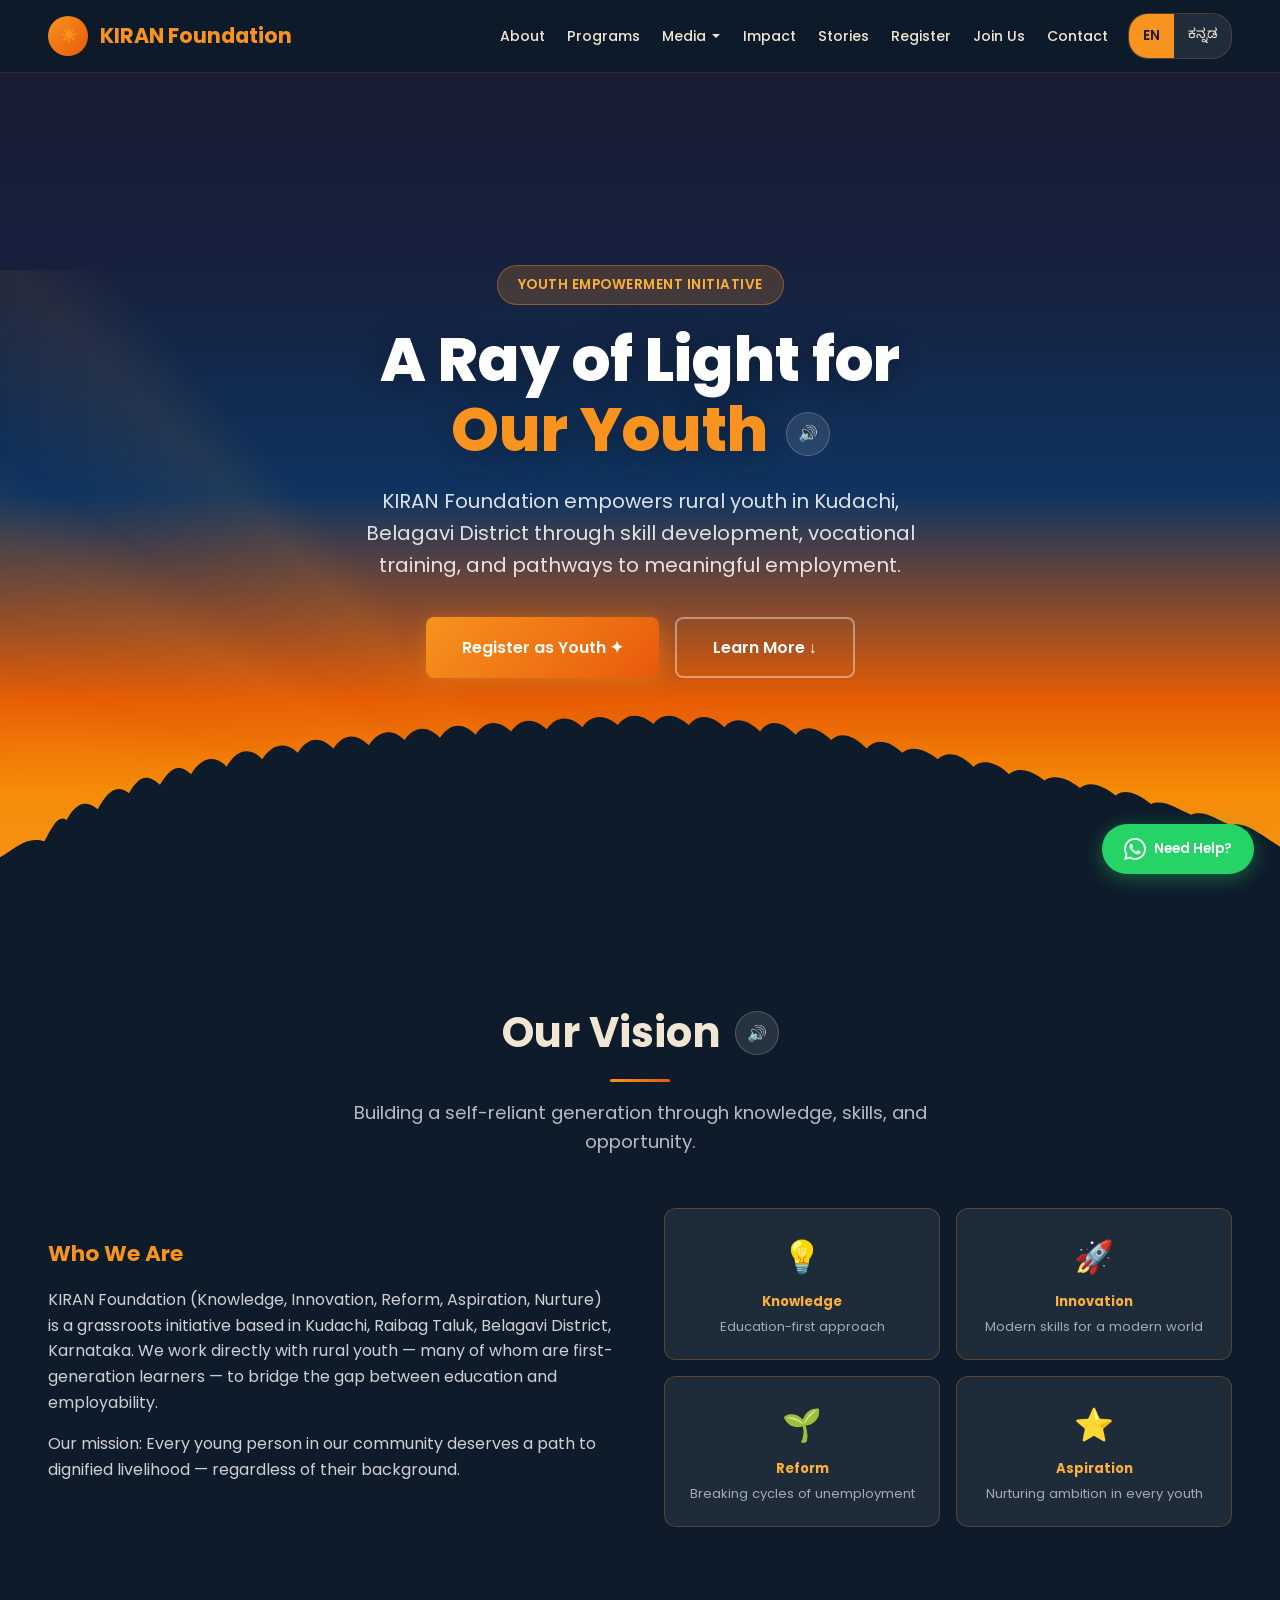
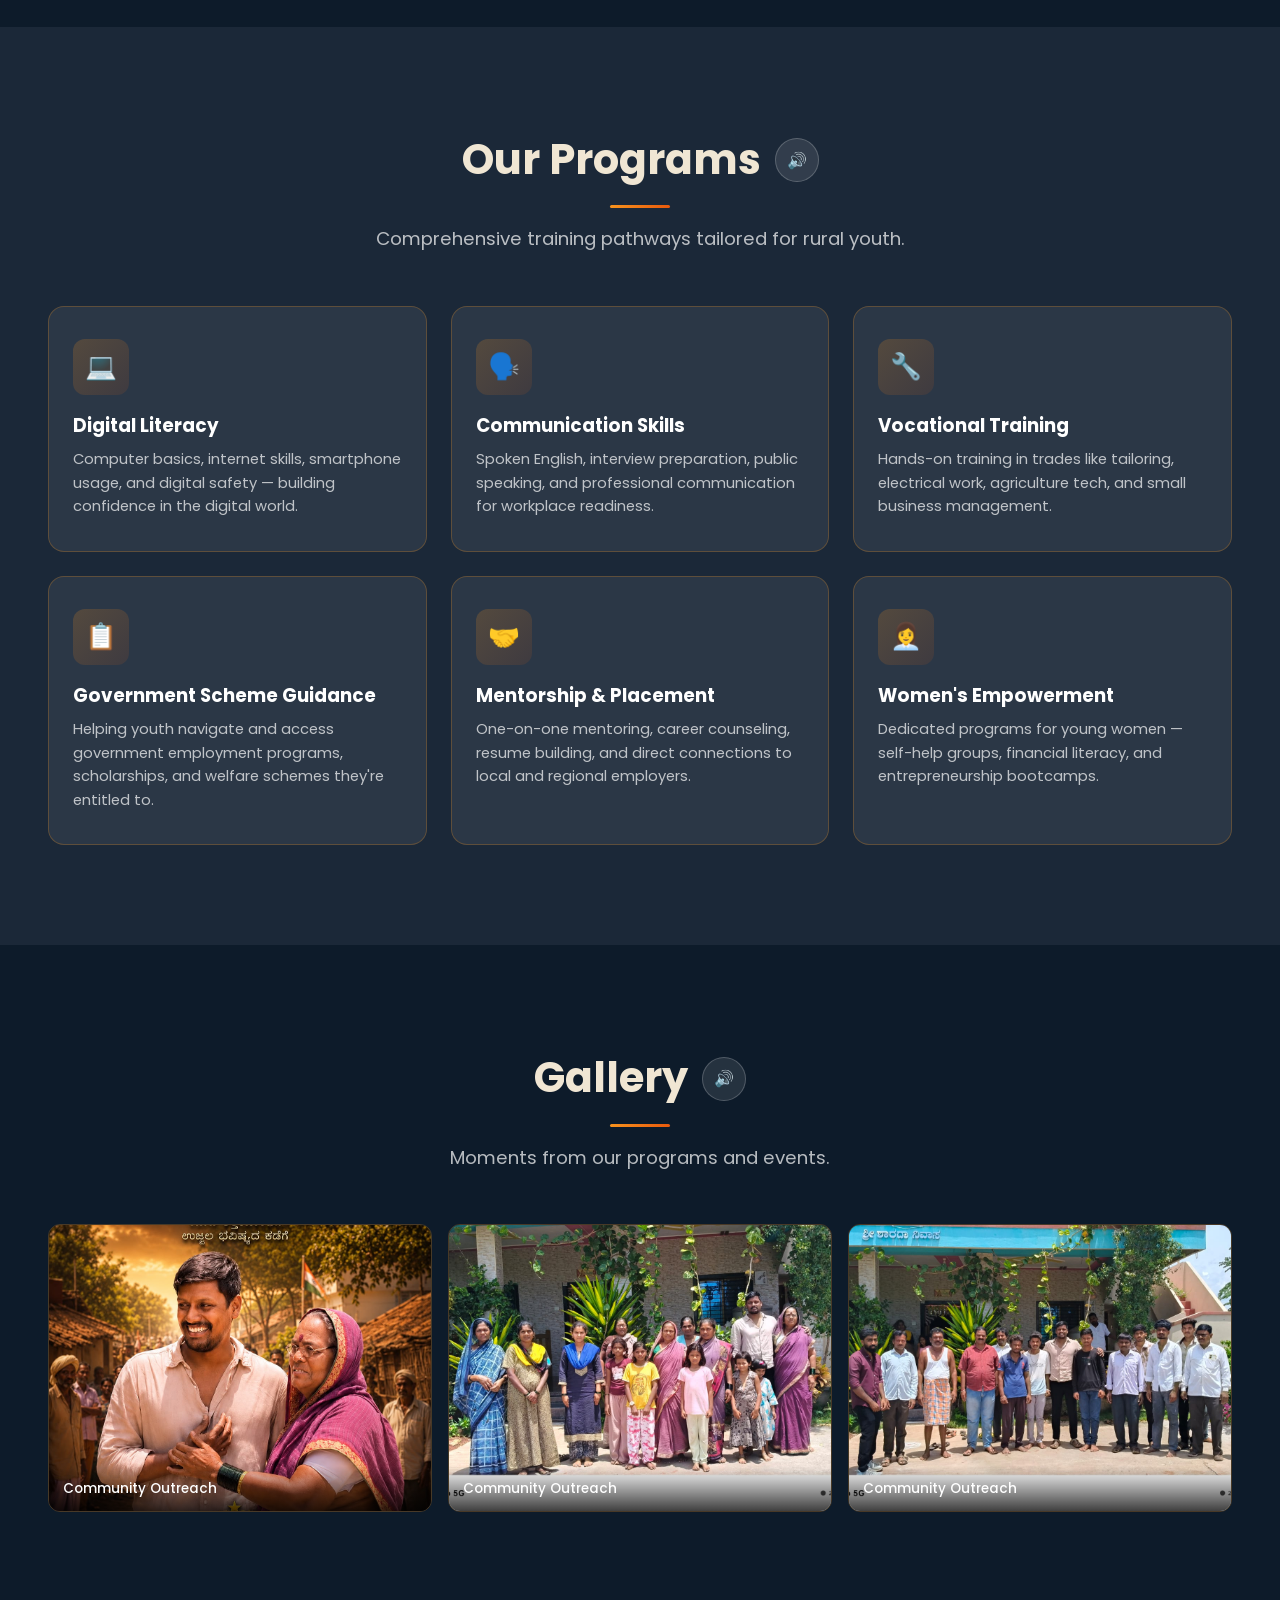
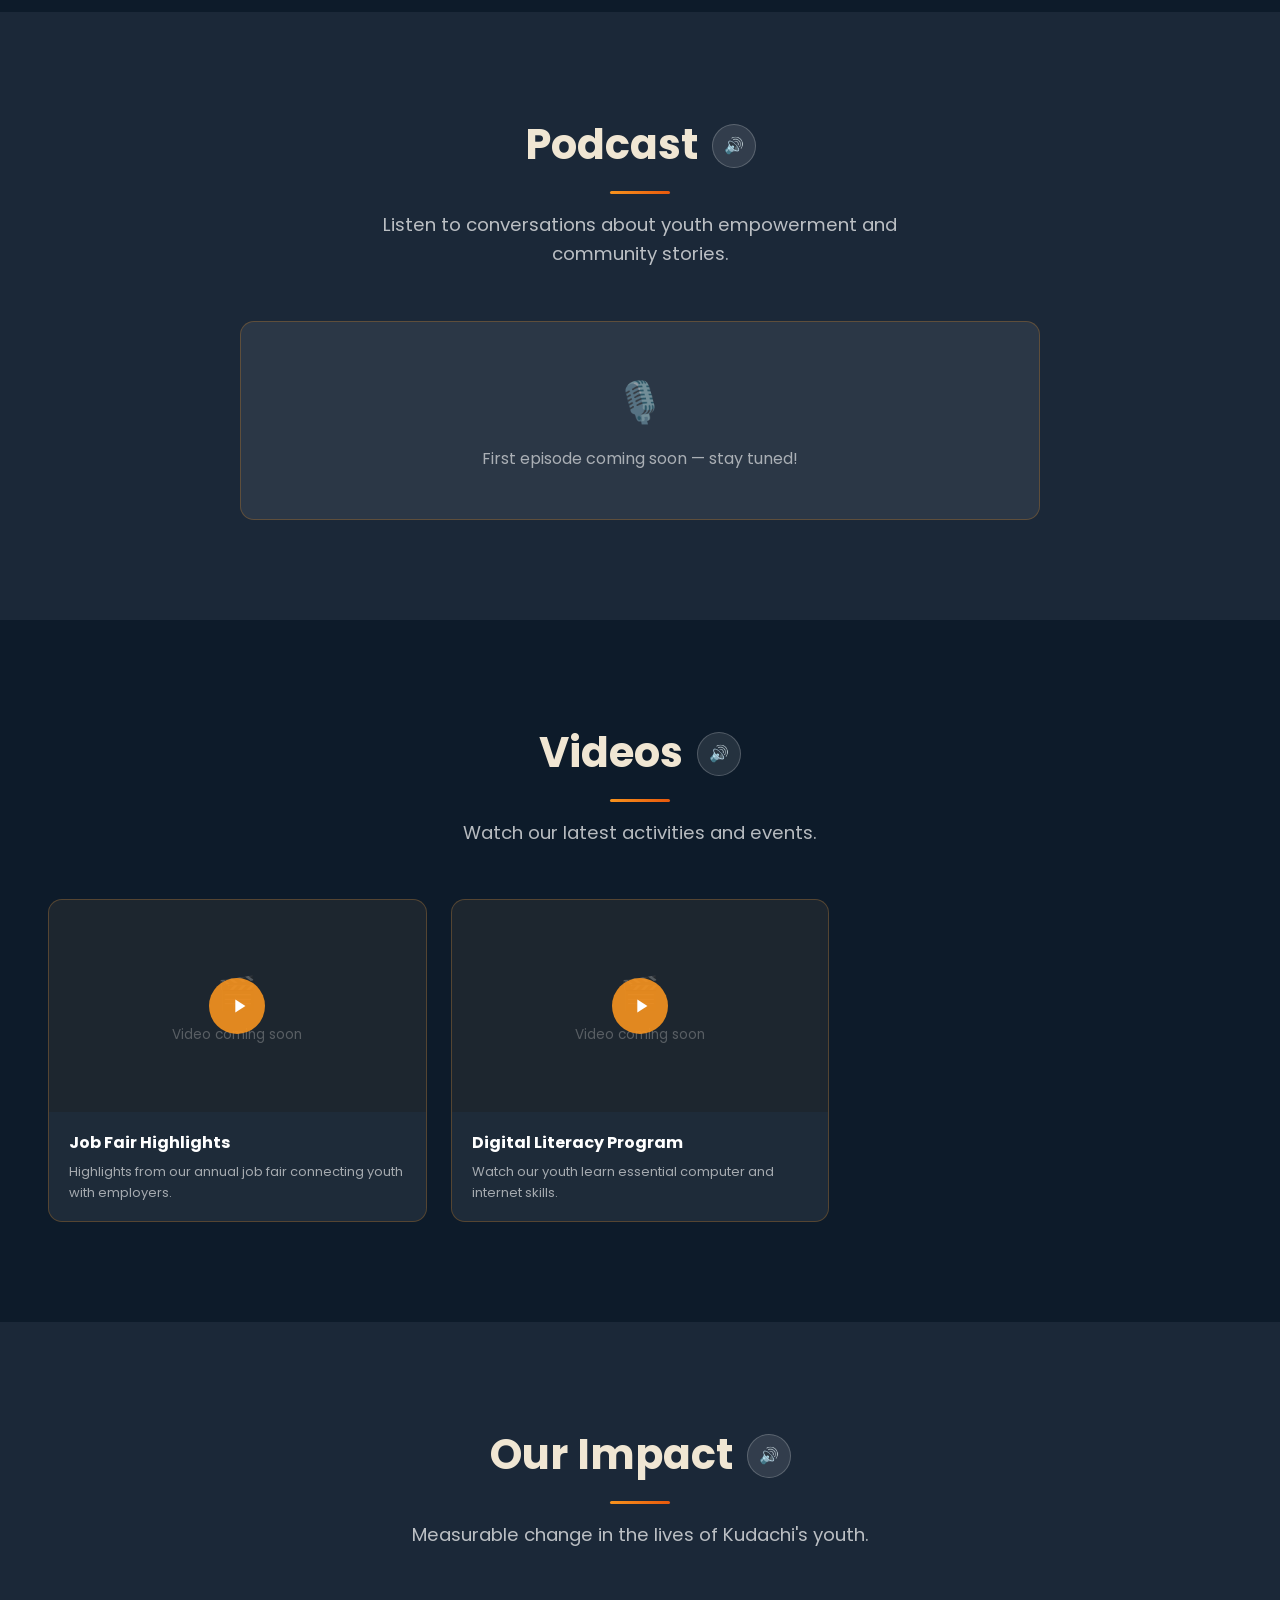
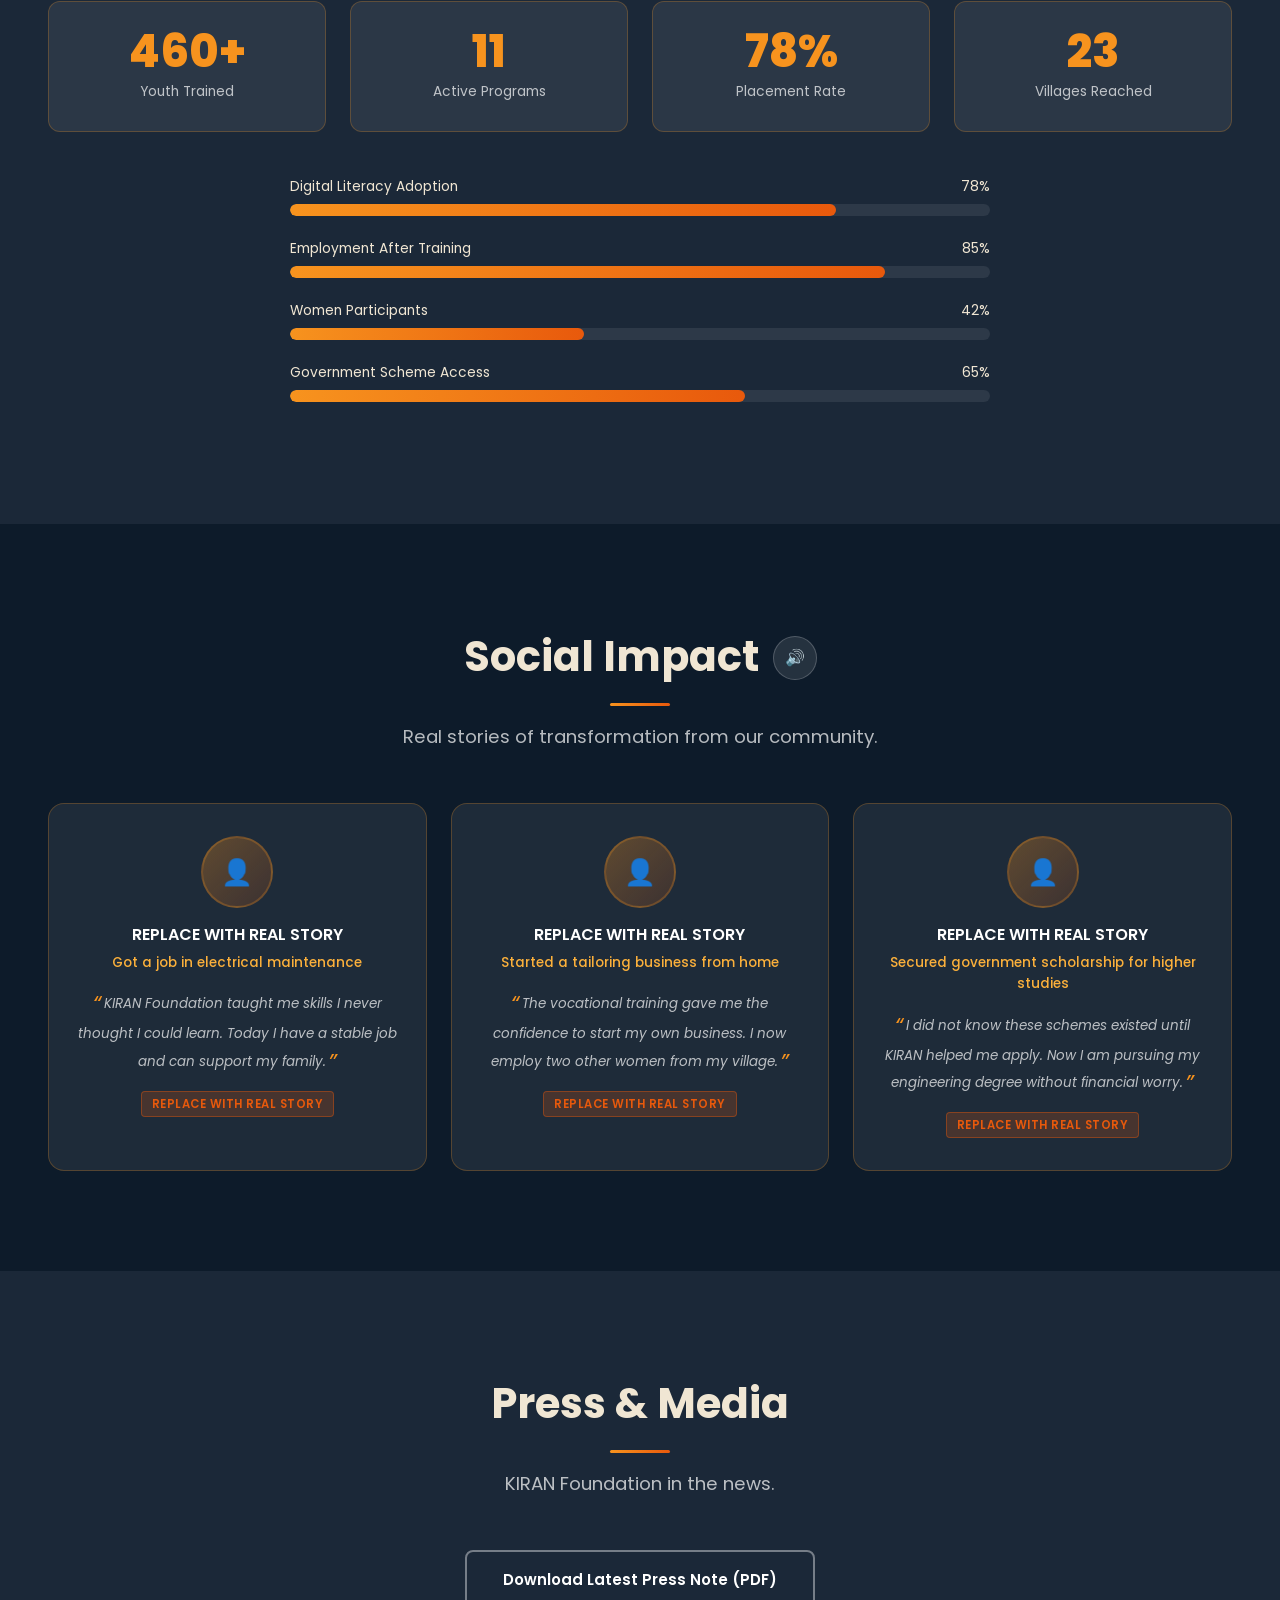
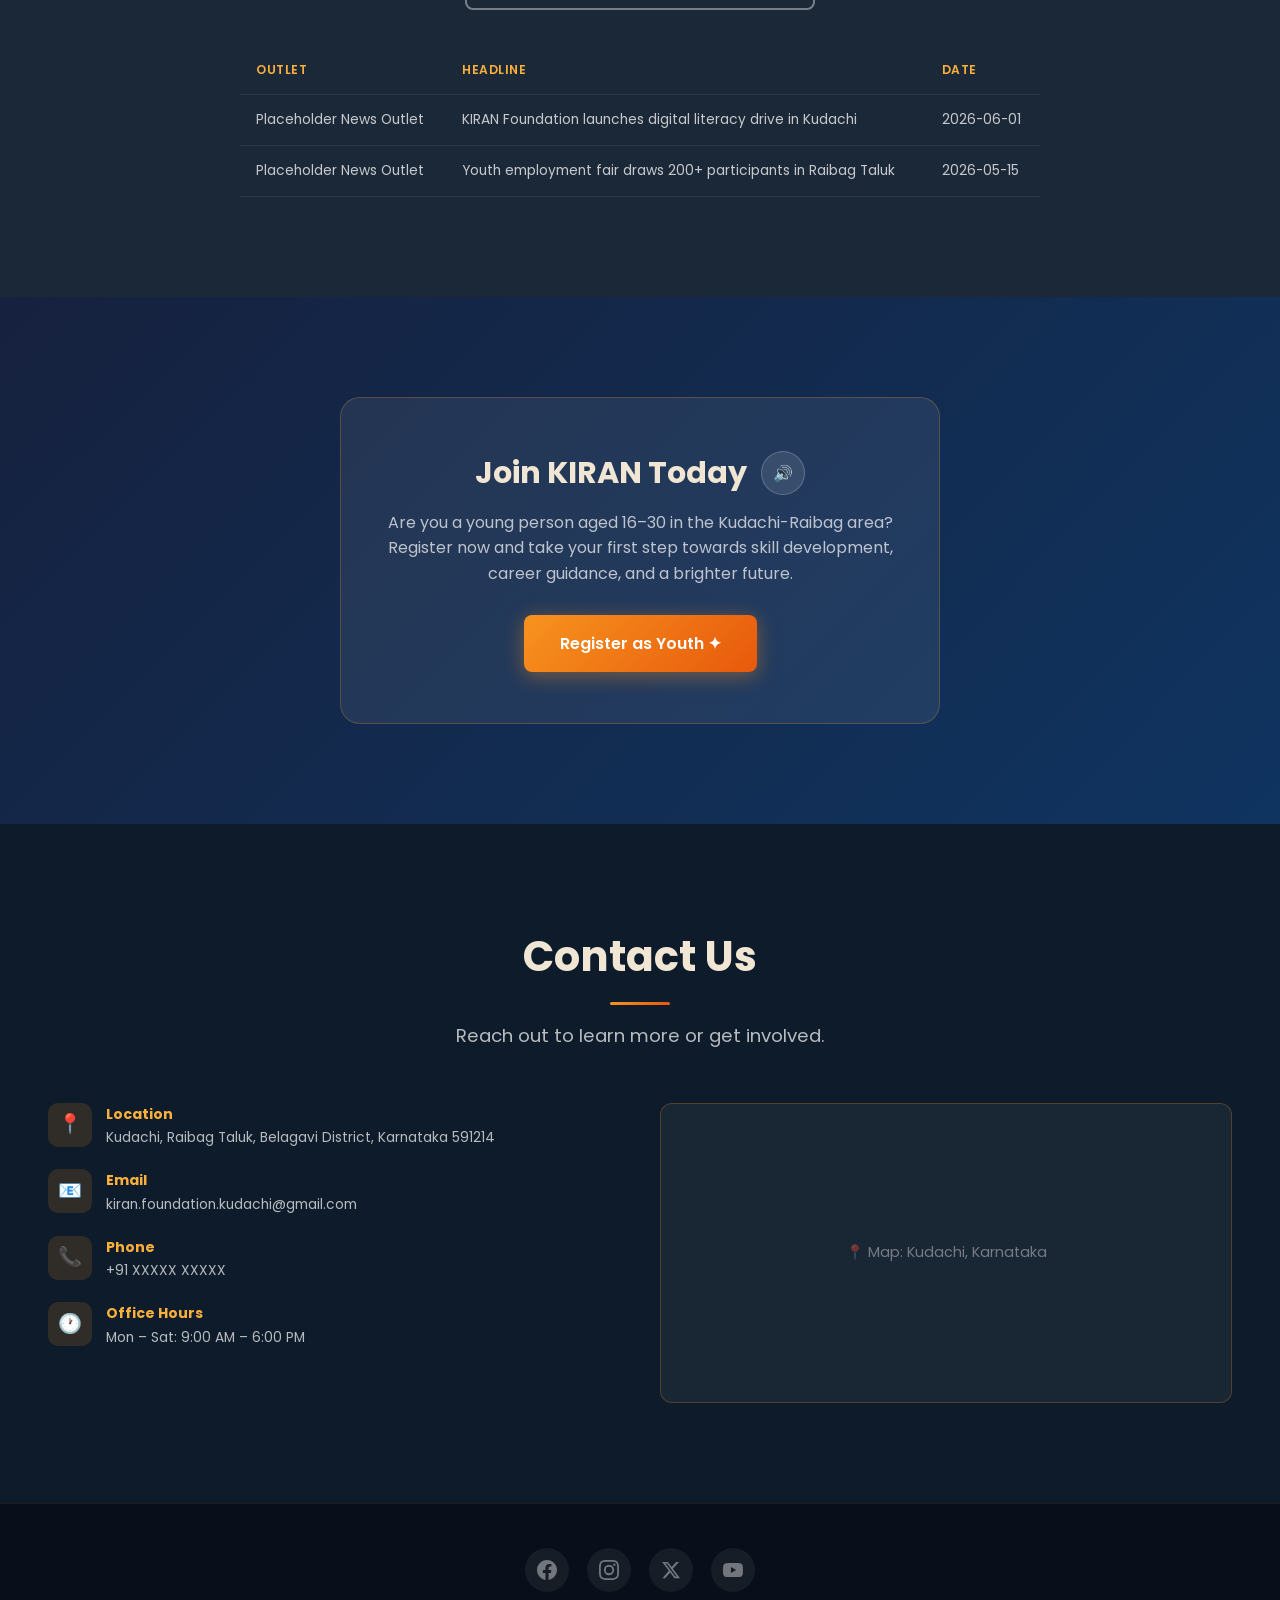
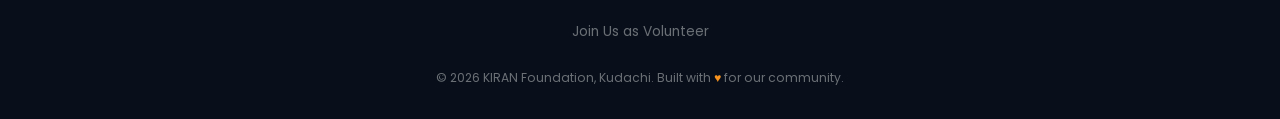
==== commit 69471600: "Fix Kannada spelling: ಕುದಚಿ → ಕುಡಚಿ (Kudachi) Co-Authored-By: Claude Sonnet 4.6 <noreply@anthropic.c" ====
--- a/index.html
+++ b/index.html
@@ -110,7 +110,7 @@
       </h1>
       <div class="tts-warning" data-section="hero"></div>
       <p class="hero-sub" data-en="KIRAN Foundation empowers rural youth in Kudachi, Belagavi District through skill development, vocational training, and pathways to meaningful employment."
-         data-kn="ಕಿರಣ ಫೌಂಡೇಶನ್ ಕುದಚಿ, ಬೆಳಗಾವಿ ಜಿಲ್ಲೆಯ ಗ್ರಾಮೀಣ ಯುವಕರನ್ನು ಕೌಶಲ್ಯ ಅಭಿವೃದ್ಧಿ, ವೃತ್ತಿಪರ ತರಬೇತಿ ಮತ್ತು ಅರ್ಥಪೂರ್ಣ ಉದ್ಯೋಗದ ಮಾರ್ಗಗಳ ಮೂಲಕ ಸಬಲೀಕರಣಗೊಳಿಸುತ್ತದೆ.">
+         data-kn="ಕಿರಣ ಫೌಂಡೇಶನ್ ಕುಡಚಿ, ಬೆಳಗಾವಿ ಜಿಲ್ಲೆಯ ಗ್ರಾಮೀಣ ಯುವಕರನ್ನು ಕೌಶಲ್ಯ ಅಭಿವೃದ್ಧಿ, ವೃತ್ತಿಪರ ತರಬೇತಿ ಮತ್ತು ಅರ್ಥಪೂರ್ಣ ಉದ್ಯೋಗದ ಮಾರ್ಗಗಳ ಮೂಲಕ ಸಬಲೀಕರಣಗೊಳಿಸುತ್ತದೆ.">
         KIRAN Foundation empowers rural youth in Kudachi, Belagavi District through skill development, vocational training, and pathways to meaningful employment.
       </p>
       <div class="hero-buttons">
@@ -140,7 +140,7 @@
         <div class="about-text">
           <h3 data-en="Who We Are" data-kn="ನಾವು ಯಾರು">Who We Are</h3>
           <p data-en="KIRAN Foundation (Knowledge, Innovation, Reform, Aspiration, Nurture) is a grassroots initiative based in Kudachi, Raibag Taluk, Belagavi District, Karnataka. We work directly with rural youth — many of whom are first-generation learners — to bridge the gap between education and employability."
-             data-kn="ಕಿರಣ ಫೌಂಡೇಶನ್ (ಜ್ಞಾನ, ನಾವೀನ್ಯತೆ, ಸುಧಾರಣೆ, ಆಕಾಂಕ್ಷೆ, ಪೋಷಣೆ) ಕರ್ನಾಟಕದ ಬೆಳಗಾವಿ ಜಿಲ್ಲೆ, ರಾಯಬಾಗ ತಾಲ್ಲೂಕಿನ ಕುದಚಿಯಲ್ಲಿ ನೆಲೆಗೊಂಡ ಒಂದು ತಳಮಟ್ಟದ ಉಪಕ್ರಮ. ನಾವು ಗ್ರಾಮೀಣ ಯುವಕರೊಂದಿಗೆ ನೇರವಾಗಿ ಕೆಲಸ ಮಾಡುತ್ತೇವೆ — ಅವರಲ್ಲಿ ಅನೇಕರು ಮೊದಲ ತಲೆಮಾರಿನ ಕಲಿಯುವವರು — ಶಿಕ್ಷಣ ಮತ್ತು ಉದ್ಯೋಗಾರ್ಹತೆ ನಡುವಿನ ಅಂತರವನ್ನು ಸೇತುವೆಯಾಗಿಸಲು.">
+             data-kn="ಕಿರಣ ಫೌಂಡೇಶನ್ (ಜ್ಞಾನ, ನಾವೀನ್ಯತೆ, ಸುಧಾರಣೆ, ಆಕಾಂಕ್ಷೆ, ಪೋಷಣೆ) ಕರ್ನಾಟಕದ ಬೆಳಗಾವಿ ಜಿಲ್ಲೆ, ರಾಯಬಾಗ ತಾಲ್ಲೂಕಿನ ಕುಡಚಿಯಲ್ಲಿ ನೆಲೆಗೊಂಡ ಒಂದು ತಳಮಟ್ಟದ ಉಪಕ್ರಮ. ನಾವು ಗ್ರಾಮೀಣ ಯುವಕರೊಂದಿಗೆ ನೇರವಾಗಿ ಕೆಲಸ ಮಾಡುತ್ತೇವೆ — ಅವರಲ್ಲಿ ಅನೇಕರು ಮೊದಲ ತಲೆಮಾರಿನ ಕಲಿಯುವವರು — ಶಿಕ್ಷಣ ಮತ್ತು ಉದ್ಯೋಗಾರ್ಹತೆ ನಡುವಿನ ಅಂತರವನ್ನು ಸೇತುವೆಯಾಗಿಸಲು.">
             KIRAN Foundation (Knowledge, Innovation, Reform, Aspiration, Nurture) is a grassroots initiative based in Kudachi, Raibag Taluk, Belagavi District, Karnataka. We work directly with rural youth — many of whom are first-generation learners — to bridge the gap between education and employability.
           </p>
           <p data-en="Our mission: Every young person in our community deserves a path to dignified livelihood — regardless of their background."
@@ -311,7 +311,7 @@
         <div class="section-line"></div>
         <div class="tts-warning" data-section="impact"></div>
         <p data-en="Measurable change in the lives of Kudachi's youth."
-           data-kn="ಕುದಚಿಯ ಯುವಕರ ಜೀವನದಲ್ಲಿ ಅಳೆಯಬಹುದಾದ ಬದಲಾವಣೆ.">
+           data-kn="ಕುಡಚಿಯ ಯುವಕರ ಜೀವನದಲ್ಲಿ ಅಳೆಯಬಹುದಾದ ಬದಲಾವಣೆ.">
           Measurable change in the lives of Kudachi's youth.
         </p>
       </div>
@@ -425,7 +425,7 @@
         </h2>
         <div class="tts-warning" data-section="register"></div>
         <p data-en="Are you a young person aged 16–30 in the Kudachi-Raibag area? Register now and take your first step towards skill development, career guidance, and a brighter future."
-           data-kn="ನೀವು ಕುದಚಿ-ರಾಯಬಾಗ ಪ್ರದೇಶದಲ್ಲಿ 16-30 ವಯಸ್ಸಿನ ಯುವಕರೇ? ಈಗಲೇ ನೋಂದಾಯಿಸಿ ಮತ್ತು ಕೌಶಲ್ಯ ಅಭಿವೃದ್ಧಿ, ವೃತ್ತಿ ಮಾರ್ಗದರ್ಶನ, ಮತ್ತು ಉಜ್ವಲ ಭವಿಷ್ಯದ ಕಡೆಗೆ ನಿಮ್ಮ ಮೊದಲ ಹೆಜ್ಜೆ ಇಡಿ.">
+           data-kn="ನೀವು ಕುಡಚಿ-ರಾಯಬಾಗ ಪ್ರದೇಶದಲ್ಲಿ 16-30 ವಯಸ್ಸಿನ ಯುವಕರೇ? ಈಗಲೇ ನೋಂದಾಯಿಸಿ ಮತ್ತು ಕೌಶಲ್ಯ ಅಭಿವೃದ್ಧಿ, ವೃತ್ತಿ ಮಾರ್ಗದರ್ಶನ, ಮತ್ತು ಉಜ್ವಲ ಭವಿಷ್ಯದ ಕಡೆಗೆ ನಿಮ್ಮ ಮೊದಲ ಹೆಜ್ಜೆ ಇಡಿ.">
           Are you a young person aged 16–30 in the Kudachi-Raibag area? Register now and take your first step towards skill development, career guidance, and a brighter future.
         </p>
         <button class="btn btn-primary" data-open-modal="registration" data-en="Register as Youth ✦" data-kn="ಯುವಕರಾಗಿ ನೋಂದಣಿ ✦">Register as Youth ✦</button>
@@ -448,7 +448,7 @@
             <div class="ci-icon">📍</div>
             <div>
               <h4 data-en="Location" data-kn="ಸ್ಥಳ">Location</h4>
-              <p data-en="Kudachi, Raibag Taluk, Belagavi District, Karnataka 591214" data-kn="ಕುದಚಿ, ರಾಯಬಾಗ ತಾಲ್ಲೂಕು, ಬೆಳಗಾವಿ ಜಿಲ್ಲೆ, ಕರ್ನಾಟಕ 591214">Kudachi, Raibag Taluk, Belagavi District, Karnataka 591214</p>
+              <p data-en="Kudachi, Raibag Taluk, Belagavi District, Karnataka 591214" data-kn="ಕುಡಚಿ, ರಾಯಬಾಗ ತಾಲ್ಲೂಕು, ಬೆಳಗಾವಿ ಜಿಲ್ಲೆ, ಕರ್ನಾಟಕ 591214">Kudachi, Raibag Taluk, Belagavi District, Karnataka 591214</p>
             </div>
           </div>
           <div class="contact-item">
@@ -474,7 +474,7 @@
           </div>
         </div>
         <div class="contact-map">
-          <p data-en="📍 Map: Kudachi, Karnataka" data-kn="📍 ನಕ್ಷೆ: ಕುದಚಿ, ಕರ್ನಾಟಕ">📍 Map: Kudachi, Karnataka</p>
+          <p data-en="📍 Map: Kudachi, Karnataka" data-kn="📍 ನಕ್ಷೆ: ಕುಡಚಿ, ಕರ್ನಾಟಕ">📍 Map: Kudachi, Karnataka</p>
         </div>
       </div>
     </div>
@@ -504,7 +504,7 @@
       <a href="#" data-open-modal="volunteer" data-en="Join Us as Volunteer" data-kn="ಸ್ವಯಂಸೇವಕರಾಗಿ ನಮ್ಮೊಂದಿಗೆ ಸೇರಿ">Join Us as Volunteer</a>
     </div>
     <p>
-      <span data-en="© 2026 KIRAN Foundation, Kudachi. Built with" data-kn="© 2026 ಕಿರಣ ಫೌಂಡೇಶನ್, ಕುದಚಿ. ನಿರ್ಮಿಸಲಾಗಿದೆ">© 2026 KIRAN Foundation, Kudachi. Built with</span>
+      <span data-en="© 2026 KIRAN Foundation, Kudachi. Built with" data-kn="© 2026 ಕಿರಣ ಫೌಂಡೇಶನ್, ಕುಡಚಿ. ನಿರ್ಮಿಸಲಾಗಿದೆ">© 2026 KIRAN Foundation, Kudachi. Built with</span>
       <span class="footer-heart">♥</span>
       <span data-en="for our community." data-kn="ನಮ್ಮ ಸಮುದಾಯಕ್ಕಾಗಿ.">for our community.</span>
     </p>
--- a/style.css
+++ b/style.css
@@ -1447,20 +1447,21 @@
 @media (min-width: 768px) {
   .modal-overlay {
     align-items: center;
-    padding: clamp(24px, 4vw, 48px);
+    padding: 24px;
   }
 
   .modal {
     border: 1px solid var(--card-border);
     border-radius: 16px;
-    max-width: 680px;
-    min-height: auto;
-    max-height: 90vh;
+    max-width: min(92vw, 900px);
+    min-height: 0;
+    height: 92vh;
+    max-height: 92vh;
     box-shadow: 0 20px 60px rgba(0, 0, 0, 0.5);
   }
 
   .modal-video {
-    max-width: min(90vw, 800px);
+    max-width: min(92vw, 900px);
   }
 }
 
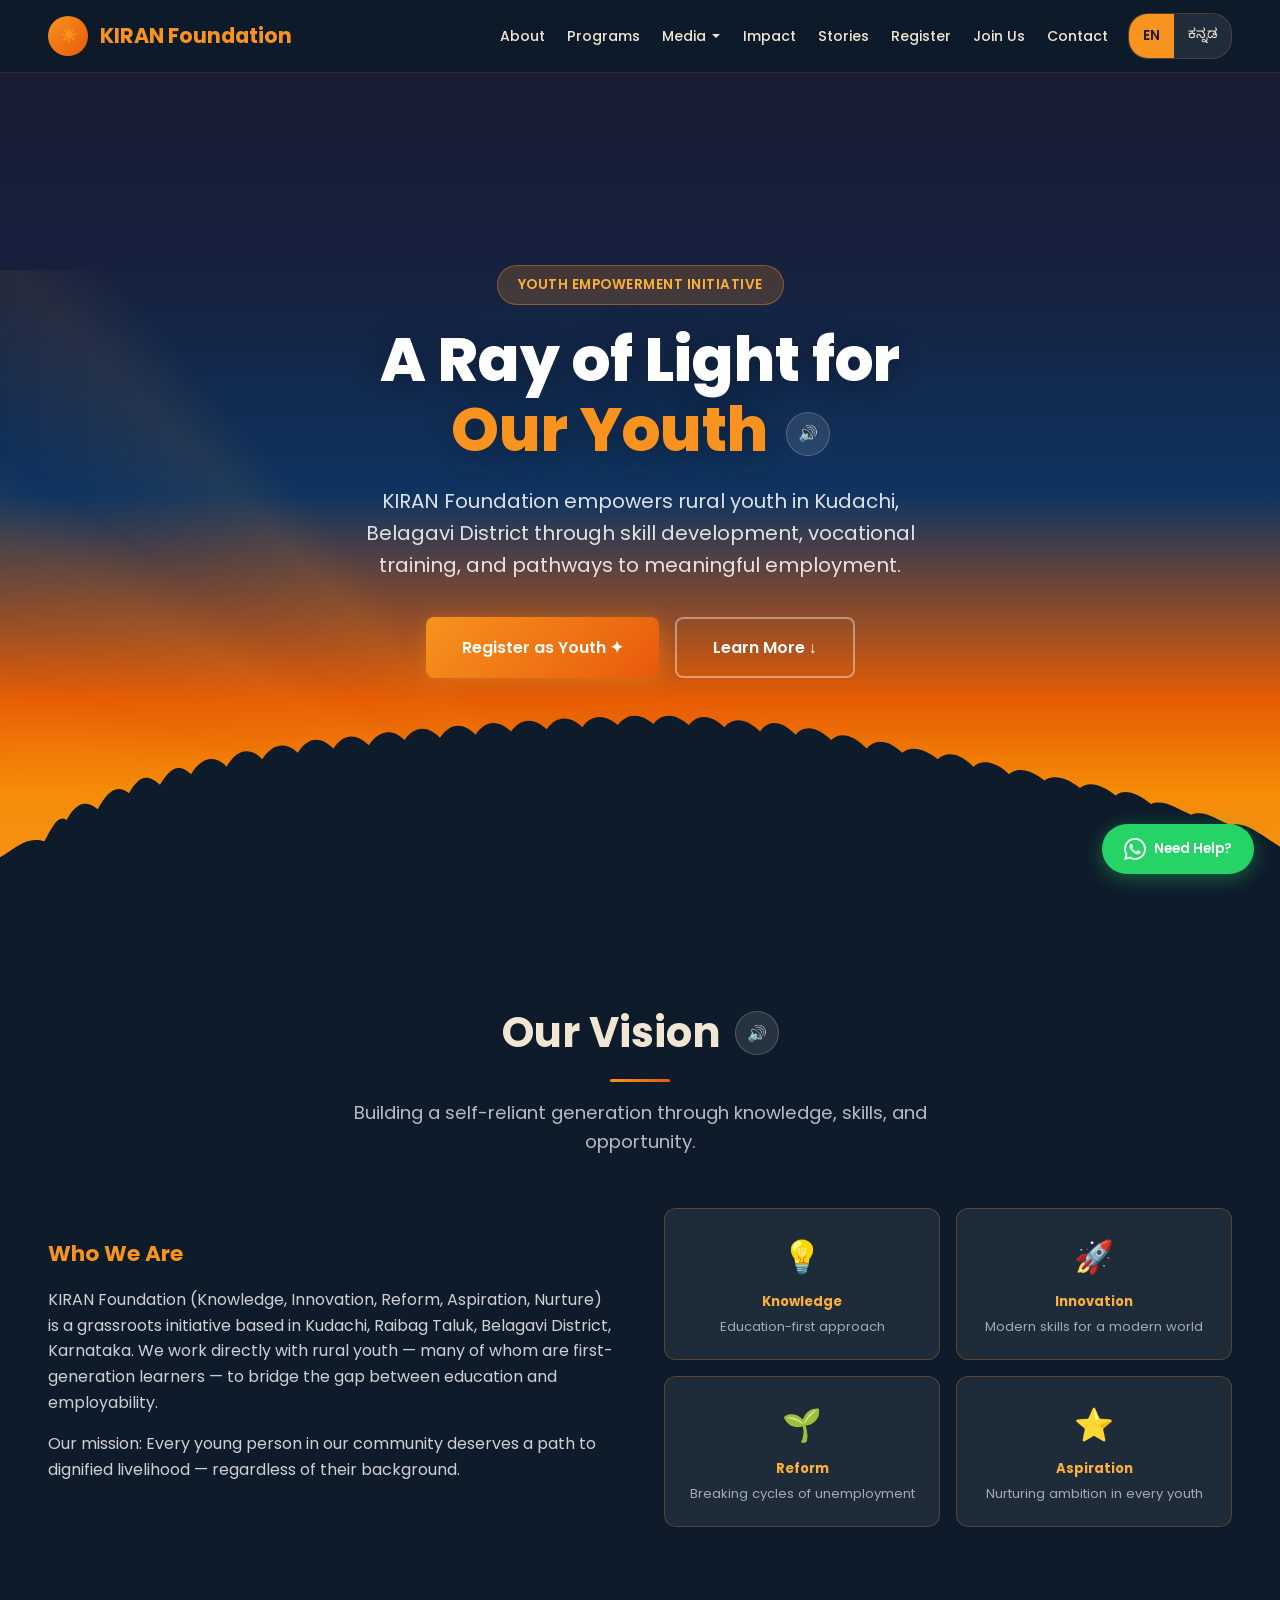
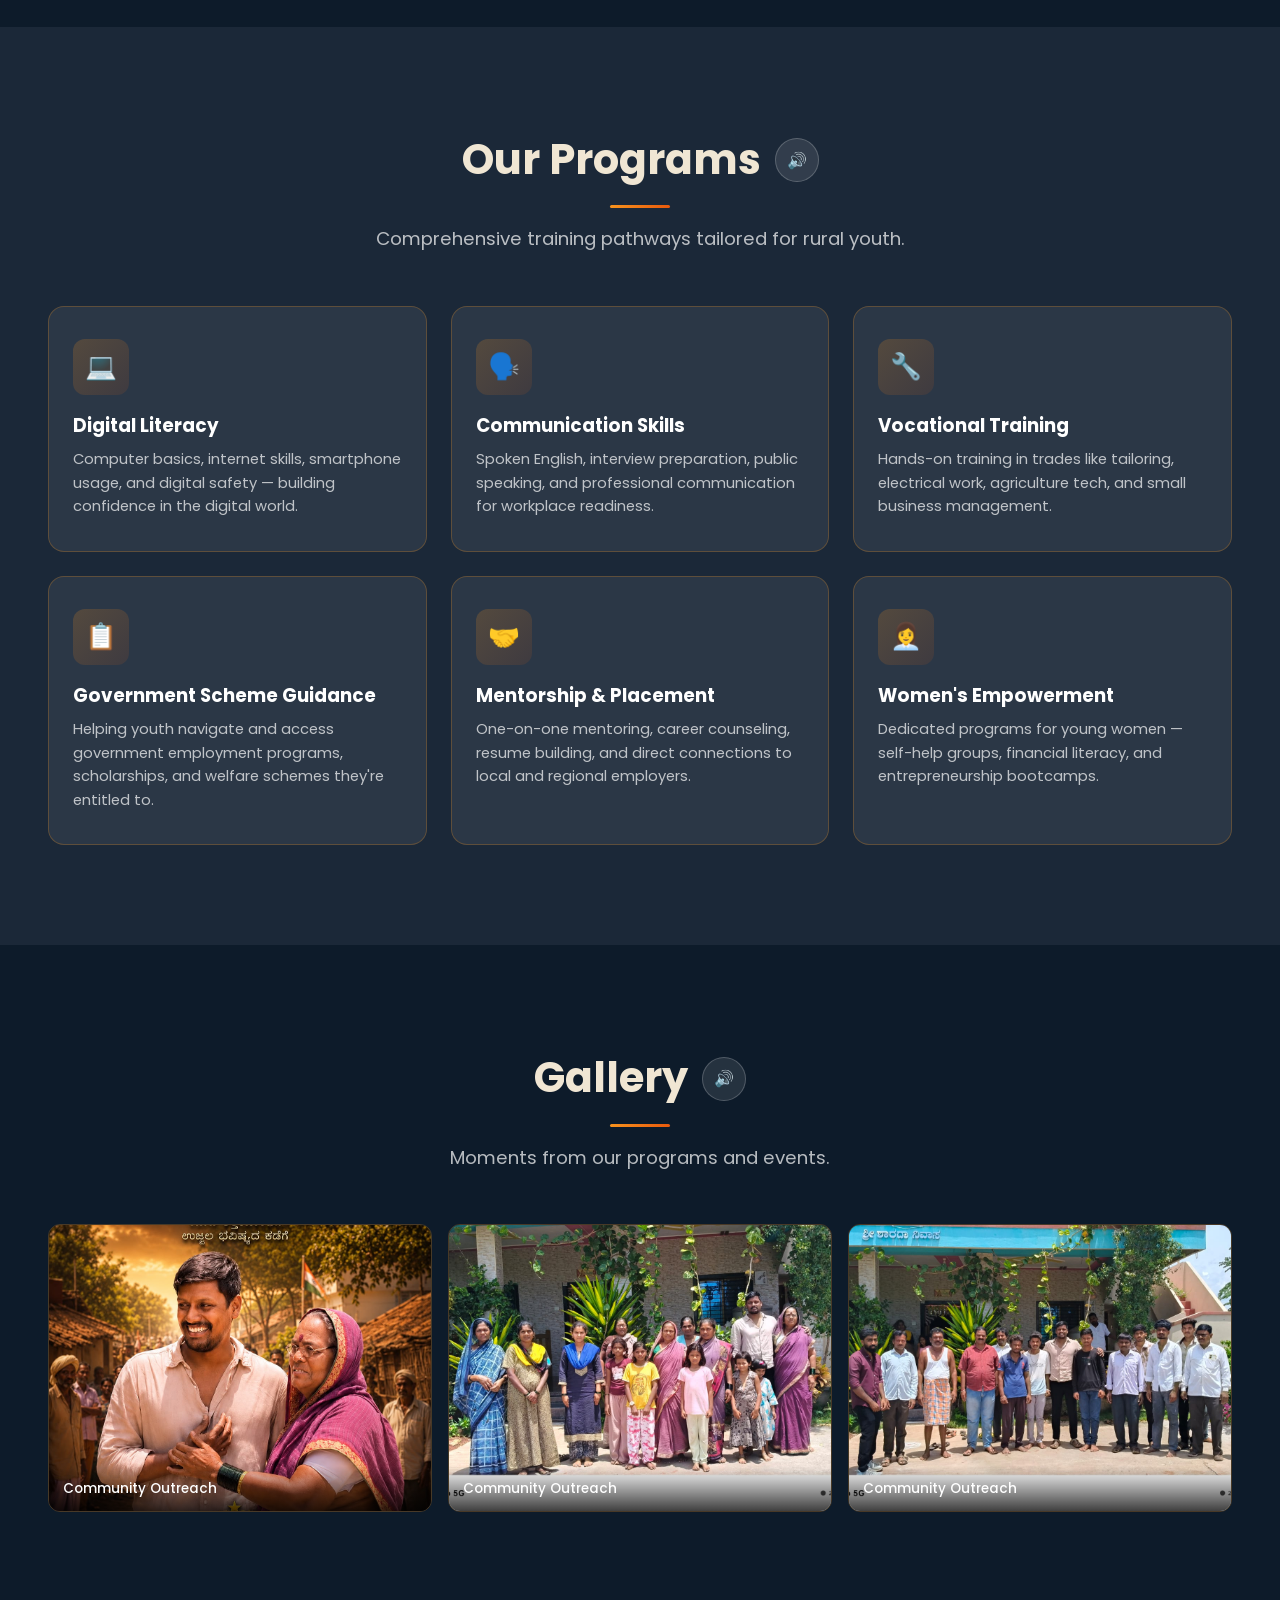
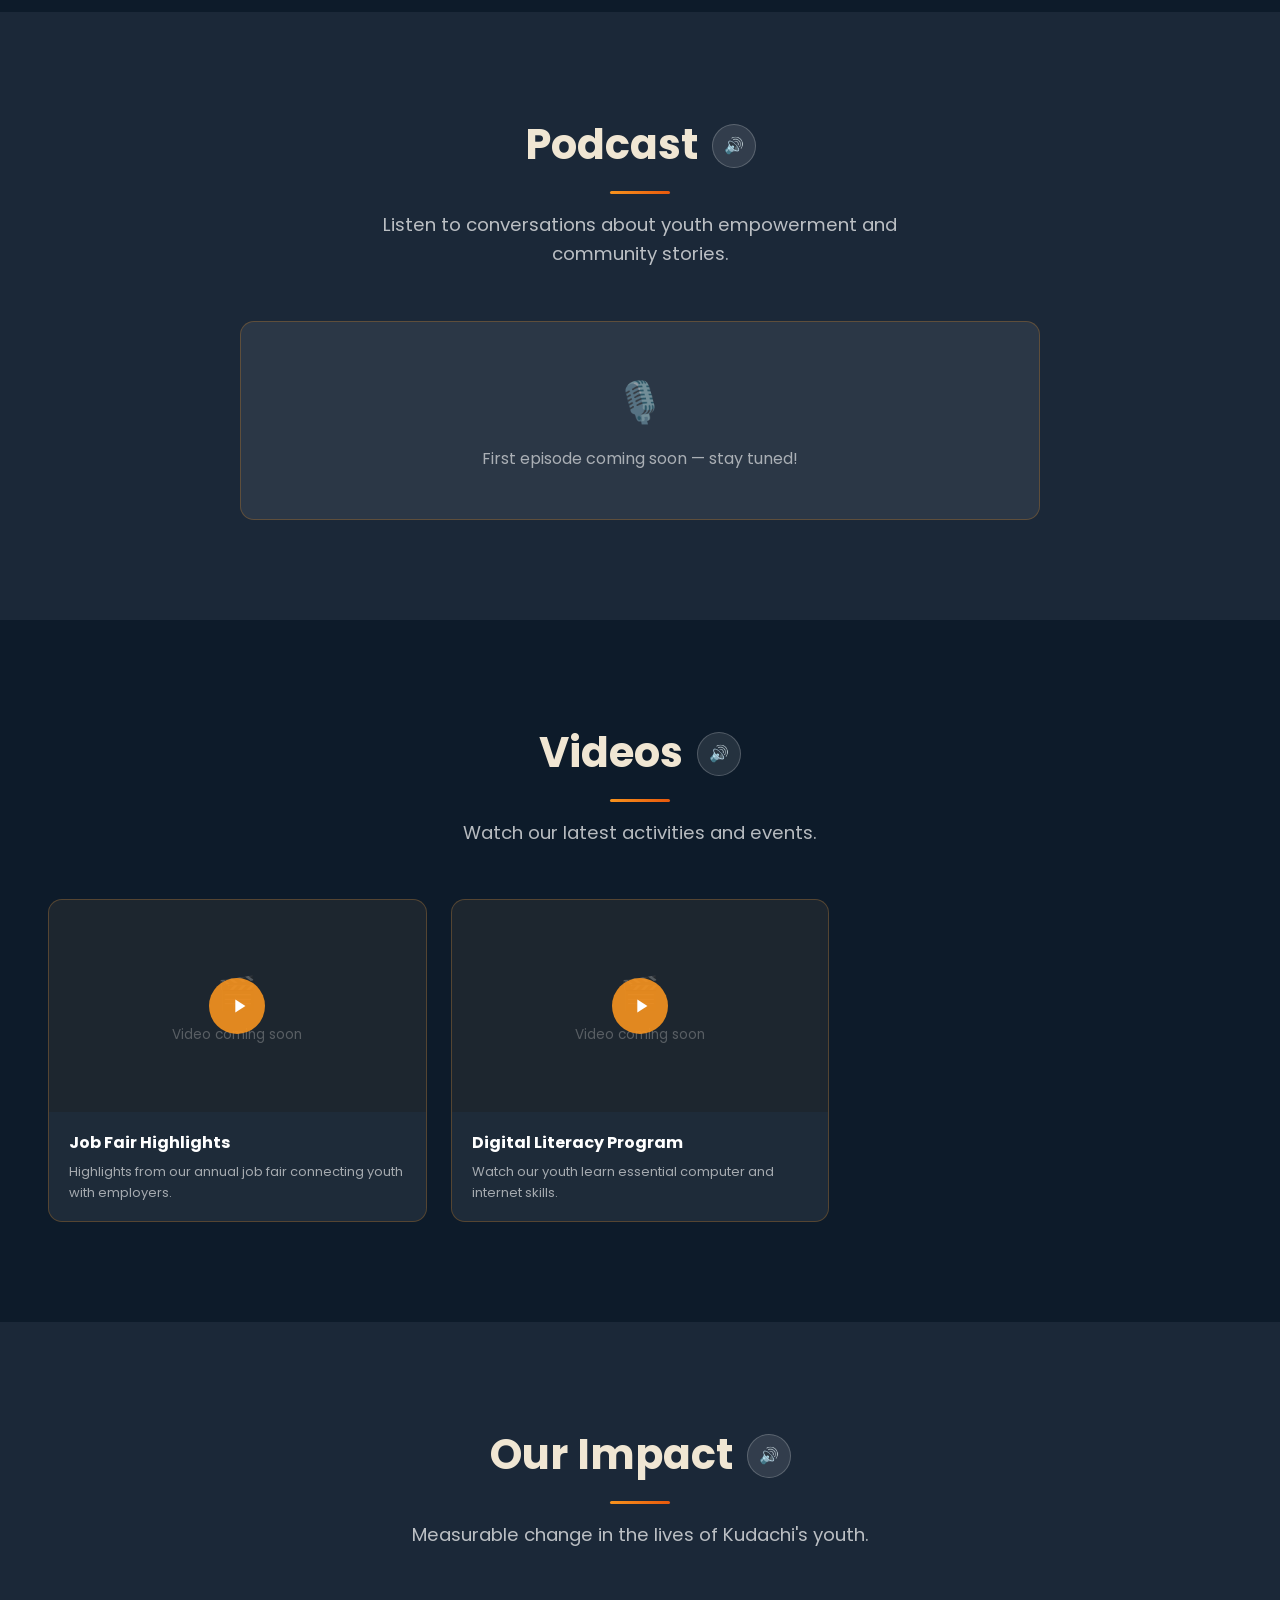
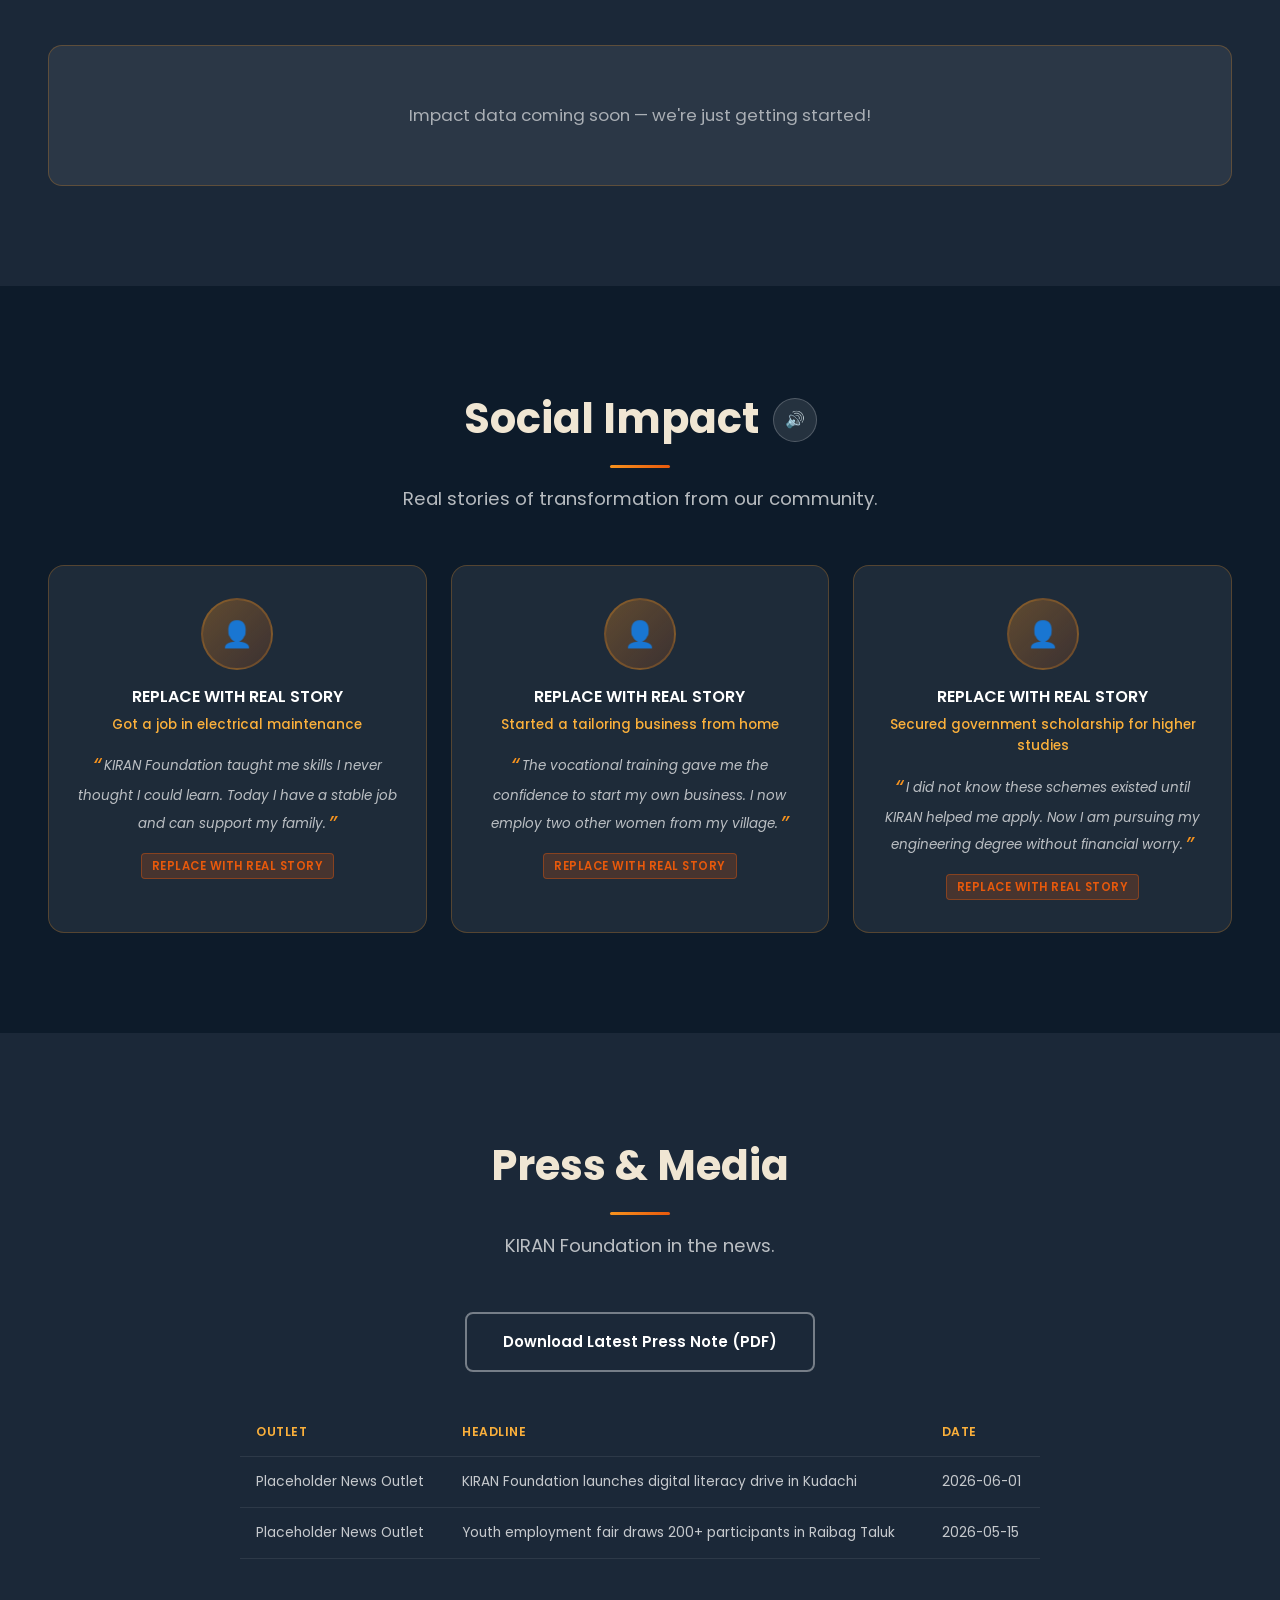
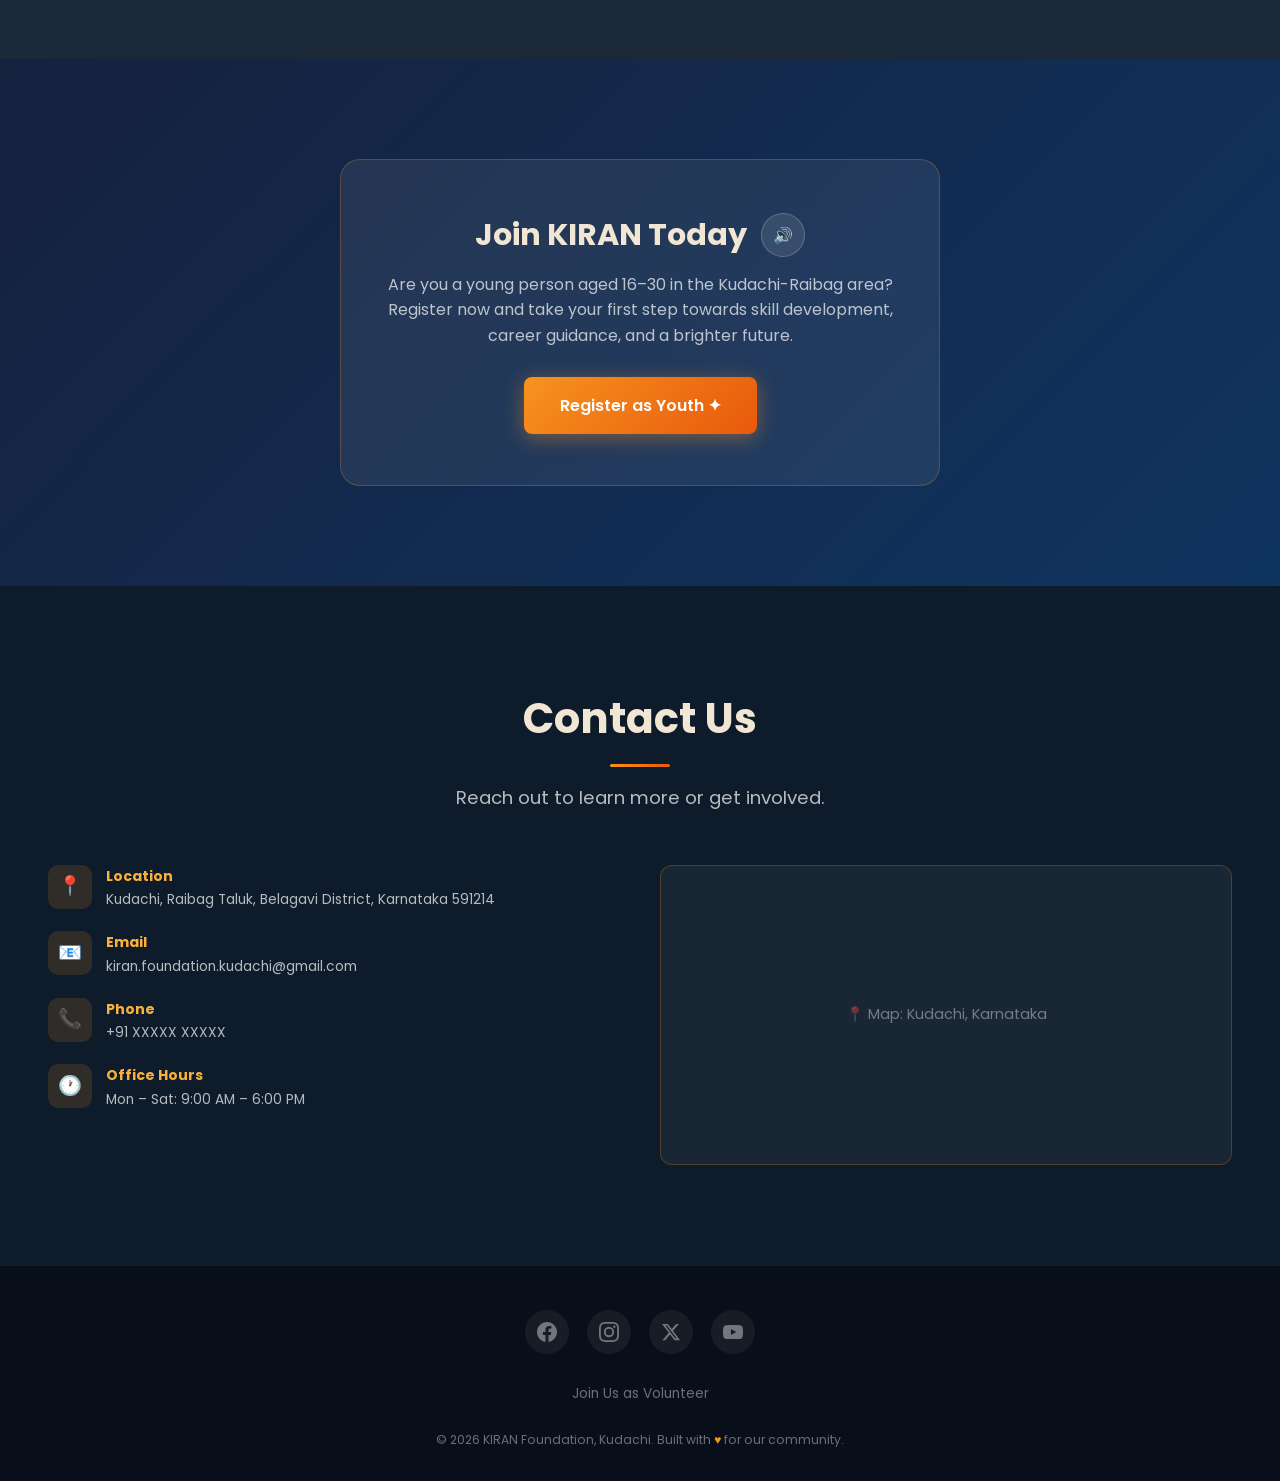
==== commit 35037a31: "Make Impact section CMS-driven, remove hardcoded data - Impact stats and progress bars now loaded fr" ====
--- a/index.html
+++ b/index.html
@@ -316,62 +316,10 @@
         </p>
       </div>
 
-      <div class="impact-stats">
-        <div class="stat-card">
-          <div class="stat-number" data-target="500" data-suffix="+">0</div>
-          <div class="stat-label" data-en="Youth Trained" data-kn="ತರಬೇತಿ ಪಡೆದ ಯುವಕರು">Youth Trained</div>
-        </div>
-        <div class="stat-card">
-          <div class="stat-number" data-target="12">0</div>
-          <div class="stat-label" data-en="Active Programs" data-kn="ಸಕ್ರಿಯ ಕಾರ್ಯಕ್ರಮಗಳು">Active Programs</div>
-        </div>
-        <div class="stat-card">
-          <div class="stat-number" data-target="85" data-suffix="%">0</div>
-          <div class="stat-label" data-en="Placement Rate" data-kn="ನಿಯೋಜನೆ ದರ">Placement Rate</div>
-        </div>
-        <div class="stat-card">
-          <div class="stat-number" data-target="25">0</div>
-          <div class="stat-label" data-en="Villages Reached" data-kn="ತಲುಪಿದ ಹಳ್ಳಿಗಳು">Villages Reached</div>
-        </div>
-      </div>
-
-      <div class="impact-bars">
-        <div class="impact-bar-item">
-          <div class="impact-bar-label">
-            <span data-en="Digital Literacy Adoption" data-kn="ಡಿಜಿಟಲ್ ಸಾಕ್ಷರತೆ ಅಳವಡಿಕೆ">Digital Literacy Adoption</span>
-            <span>78%</span>
-          </div>
-          <div class="impact-bar-track">
-            <div class="impact-bar-fill" data-width="78"></div>
-          </div>
-        </div>
-        <div class="impact-bar-item">
-          <div class="impact-bar-label">
-            <span data-en="Employment After Training" data-kn="ತರಬೇತಿ ನಂತರ ಉದ್ಯೋಗ">Employment After Training</span>
-            <span>85%</span>
-          </div>
-          <div class="impact-bar-track">
-            <div class="impact-bar-fill" data-width="85"></div>
-          </div>
-        </div>
-        <div class="impact-bar-item">
-          <div class="impact-bar-label">
-            <span data-en="Women Participants" data-kn="ಮಹಿಳಾ ಭಾಗವಹಿಸುವವರು">Women Participants</span>
-            <span>42%</span>
-          </div>
-          <div class="impact-bar-track">
-            <div class="impact-bar-fill" data-width="42"></div>
-          </div>
-        </div>
-        <div class="impact-bar-item">
-          <div class="impact-bar-label">
-            <span data-en="Government Scheme Access" data-kn="ಸರ್ಕಾರಿ ಯೋಜನೆ ಪ್ರವೇಶ">Government Scheme Access</span>
-            <span>65%</span>
-          </div>
-          <div class="impact-bar-track">
-            <div class="impact-bar-fill" data-width="65"></div>
-          </div>
-        </div>
+      <div class="impact-stats" id="impact-stats"></div>
+      <div class="impact-bars" id="impact-bars"></div>
+      <div class="impact-empty" id="impact-empty" style="display:none;">
+        <p data-en="Impact data coming soon — we're just getting started!" data-kn="ಪರಿಣಾಮ ಡೇಟಾ ಶೀಘ್ರದಲ್ಲೇ ಬರಲಿದೆ — ನಾವು ಈಗಷ್ಟೇ ಪ್ರಾರಂಭಿಸಿದ್ದೇವೆ!">Impact data coming soon — we're just getting started!</p>
       </div>
     </div>
   </section>
--- a/style.css
+++ b/style.css
@@ -1072,6 +1072,16 @@
   color: rgba(255, 255, 255, 0.7);
 }
 
+.impact-empty {
+  text-align: center;
+  padding: clamp(32px, 5vw, 56px);
+  background: var(--card-bg);
+  border: 1px solid var(--card-border);
+  border-radius: 14px;
+  color: rgba(255, 255, 255, 0.6);
+  font-size: clamp(0.92rem, 1vw + 0.3rem, 1.05rem);
+}
+
 .impact-bars {
   width: 100%;
   max-width: 700px;
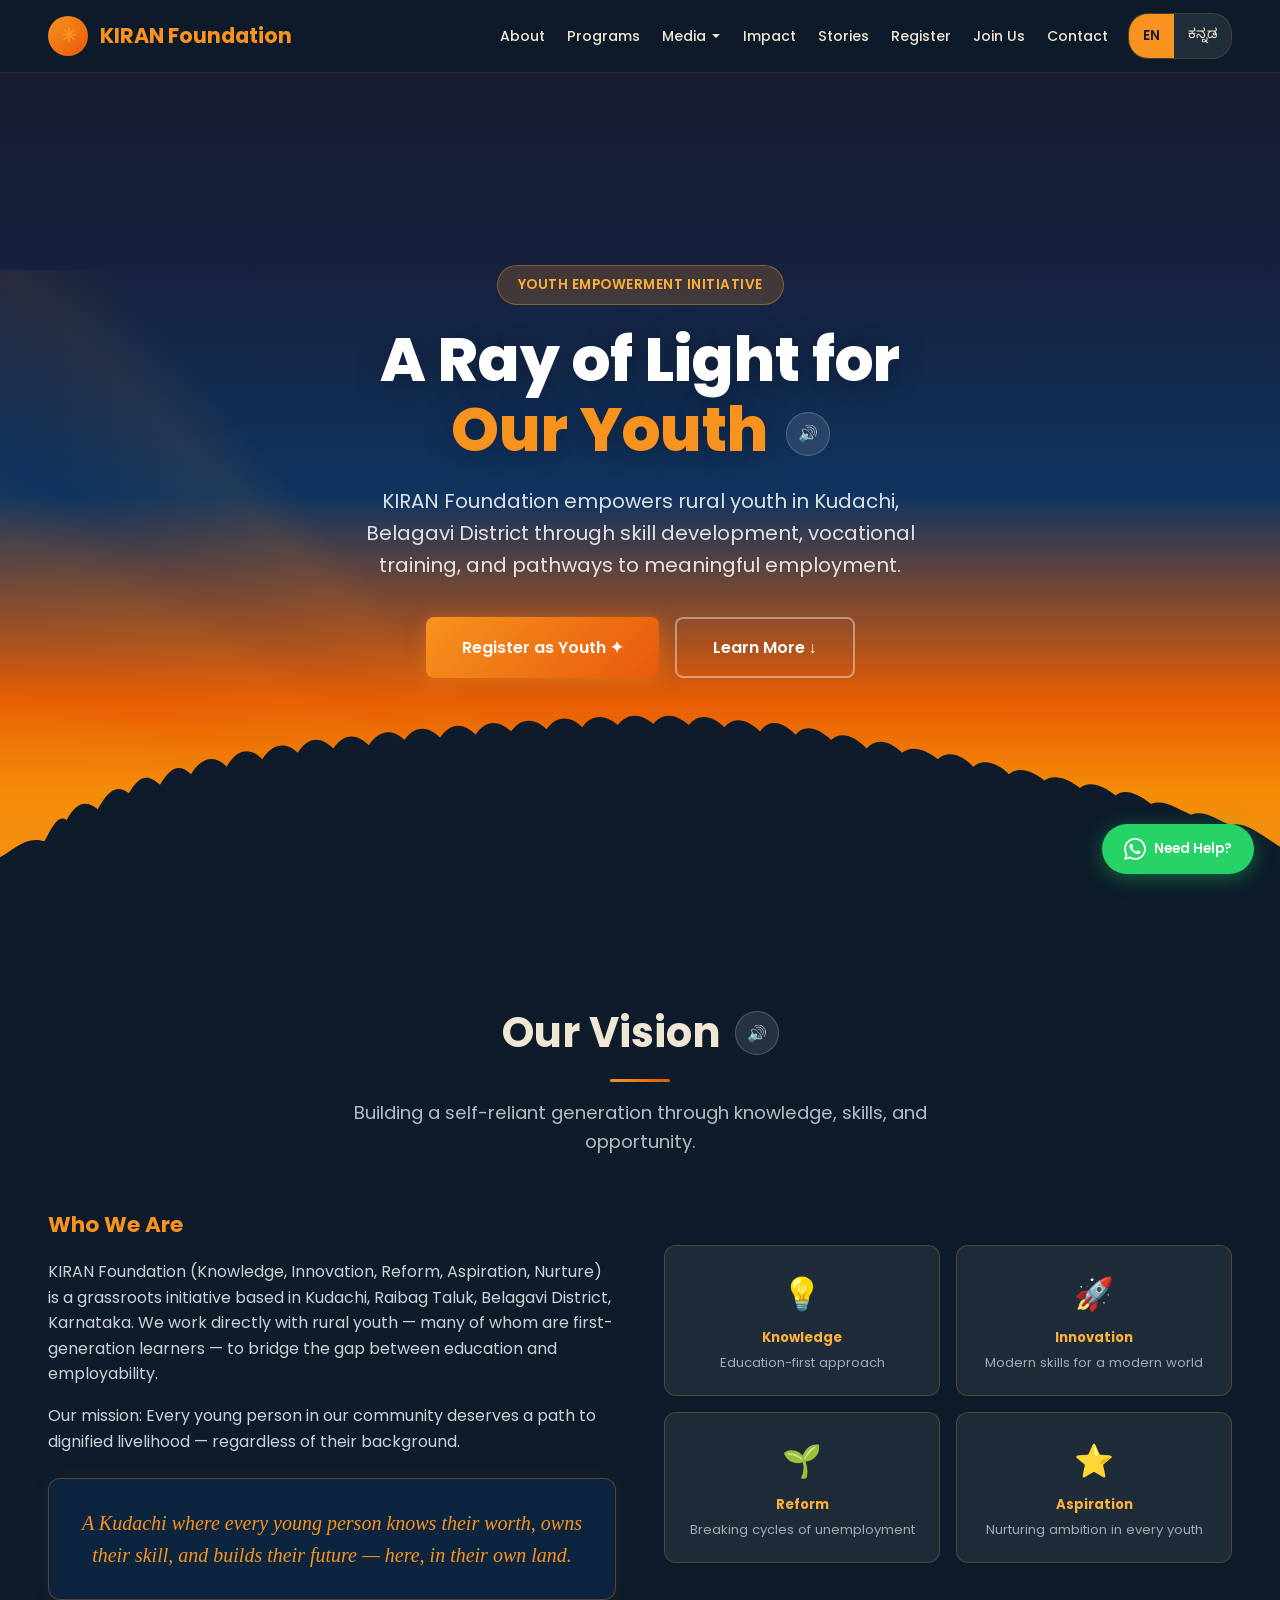
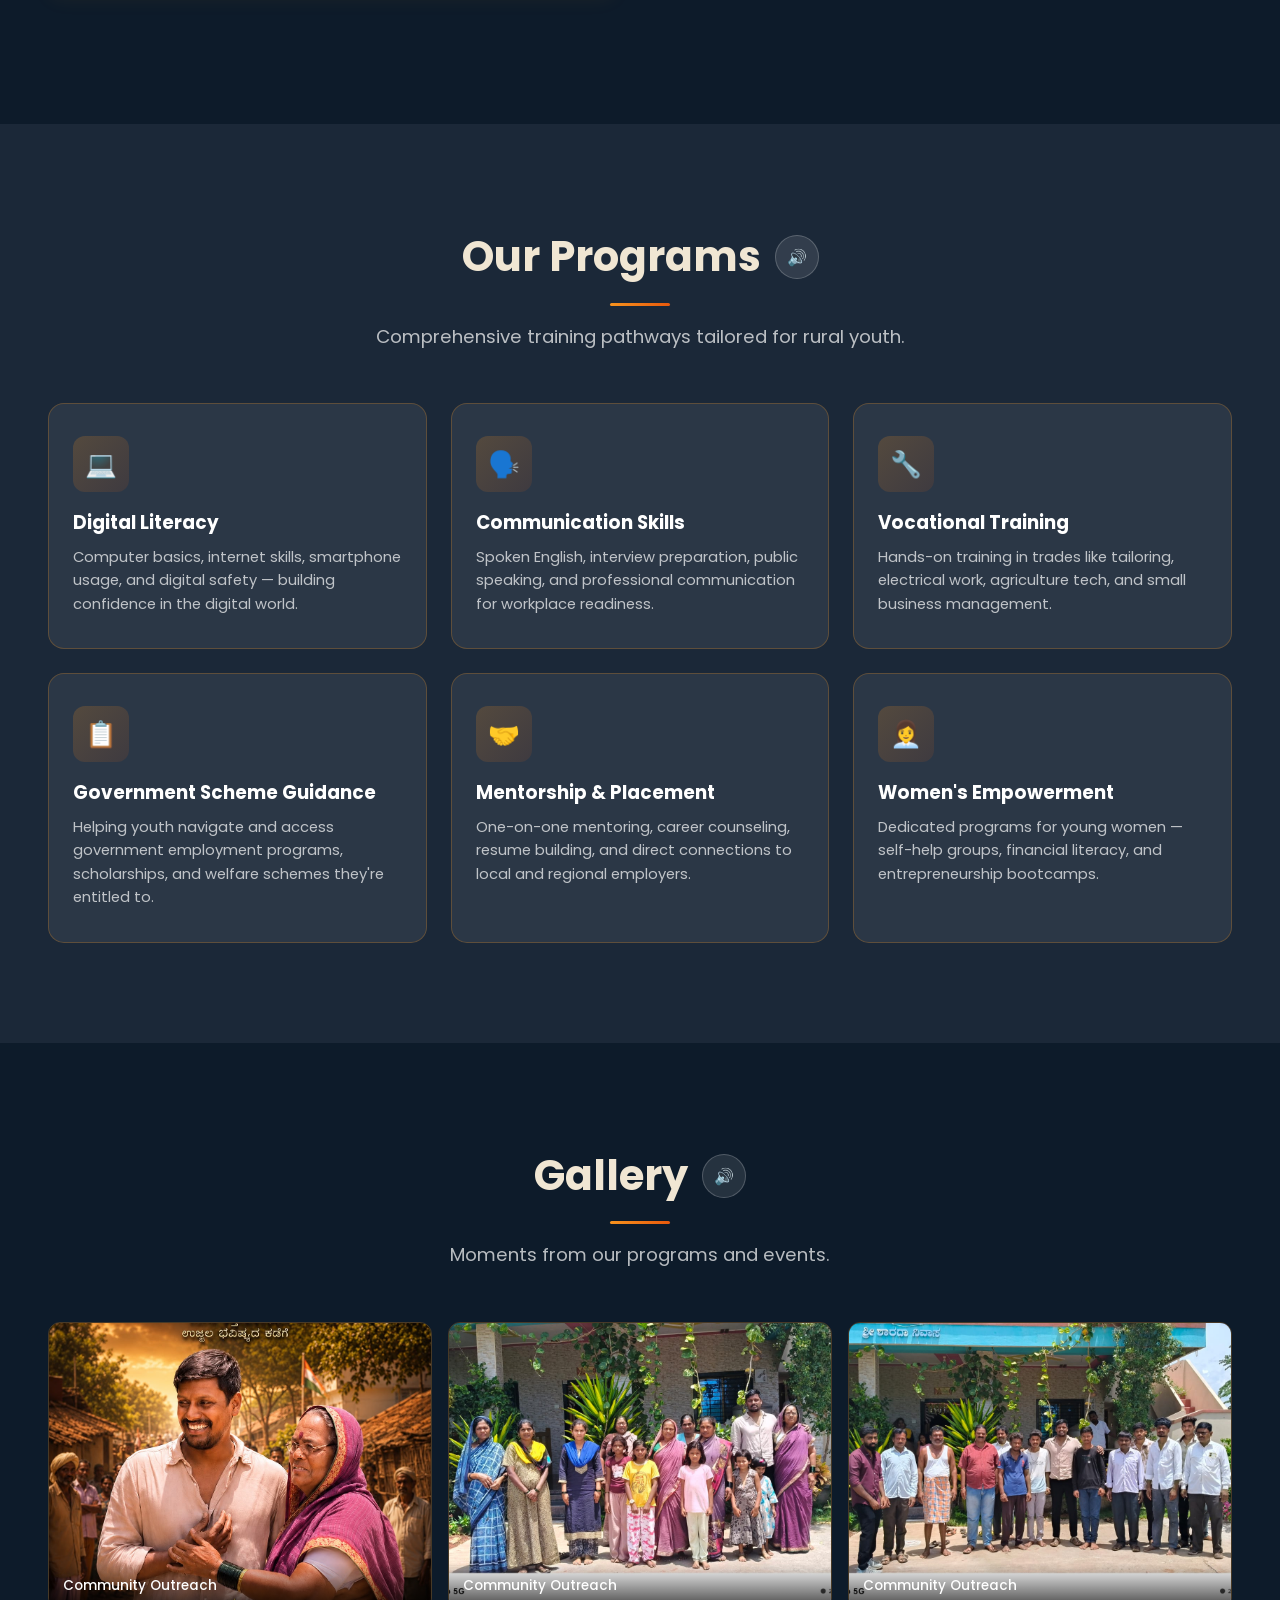
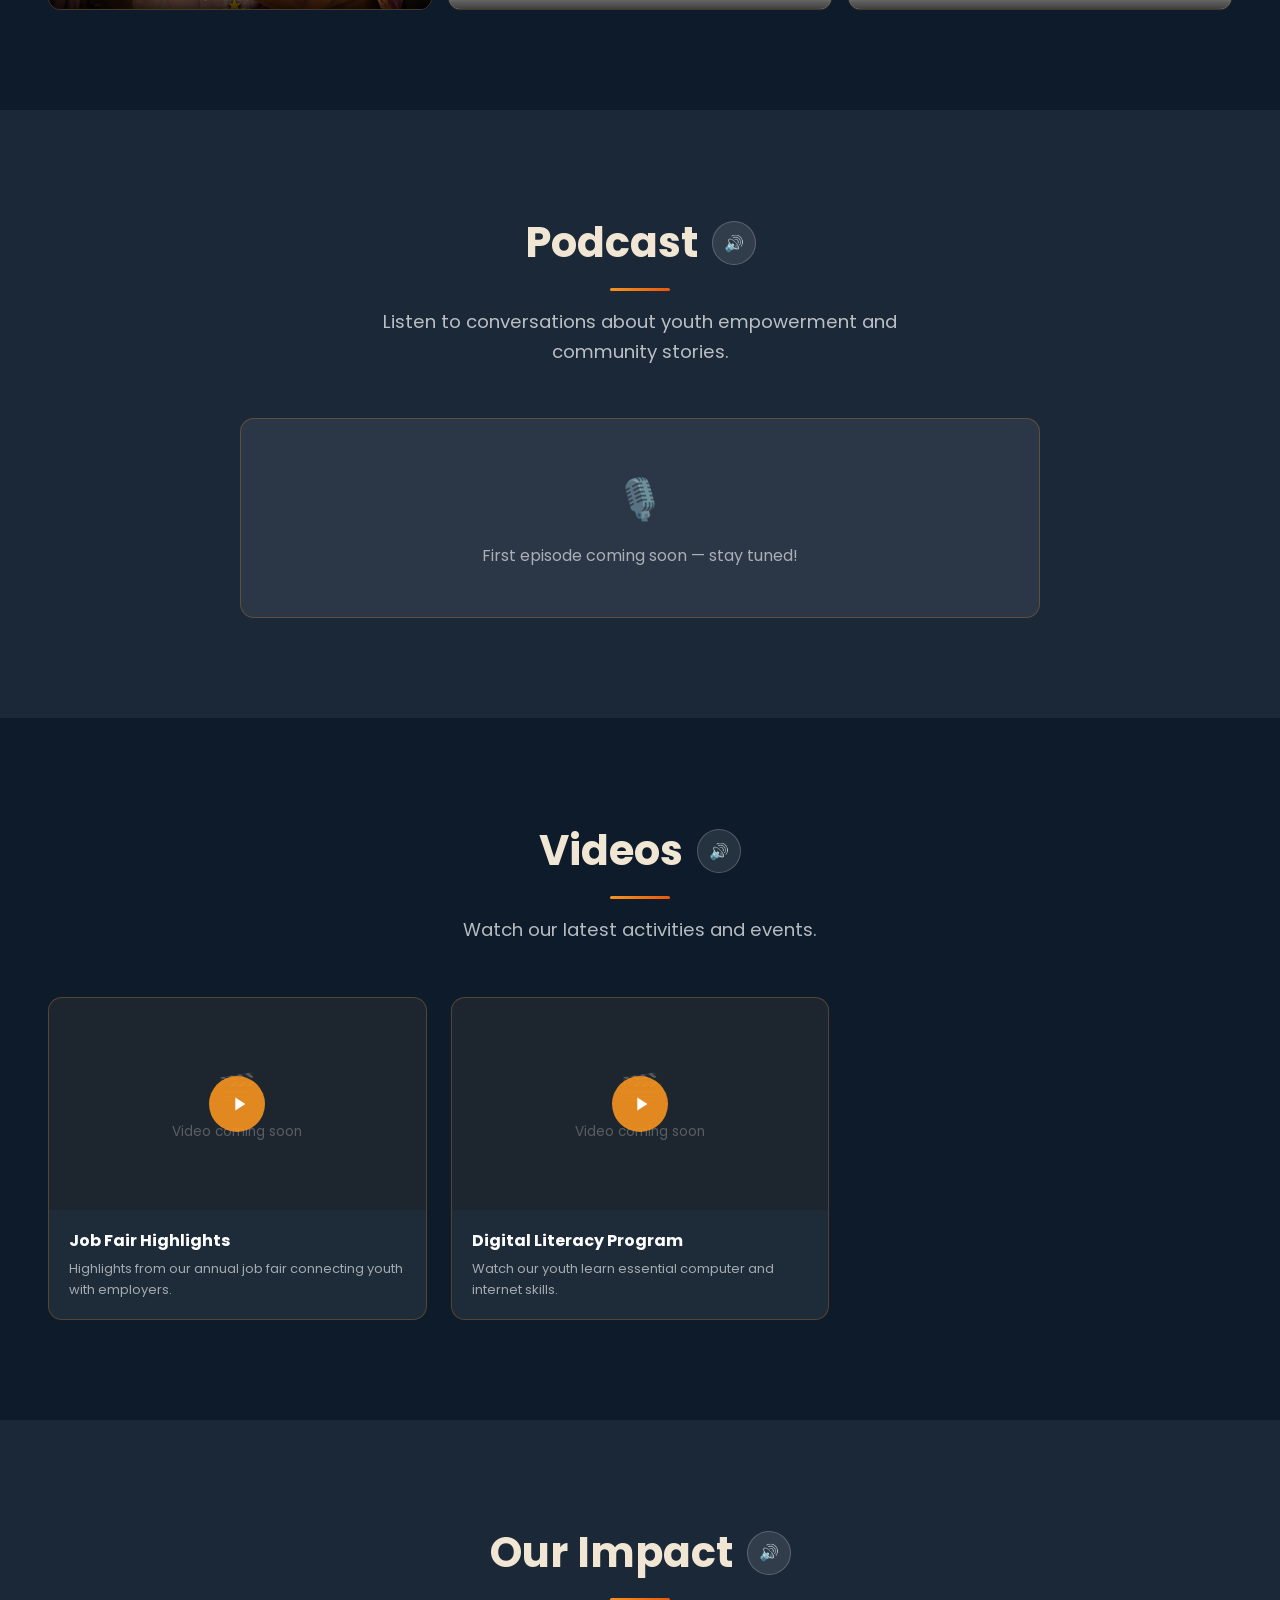
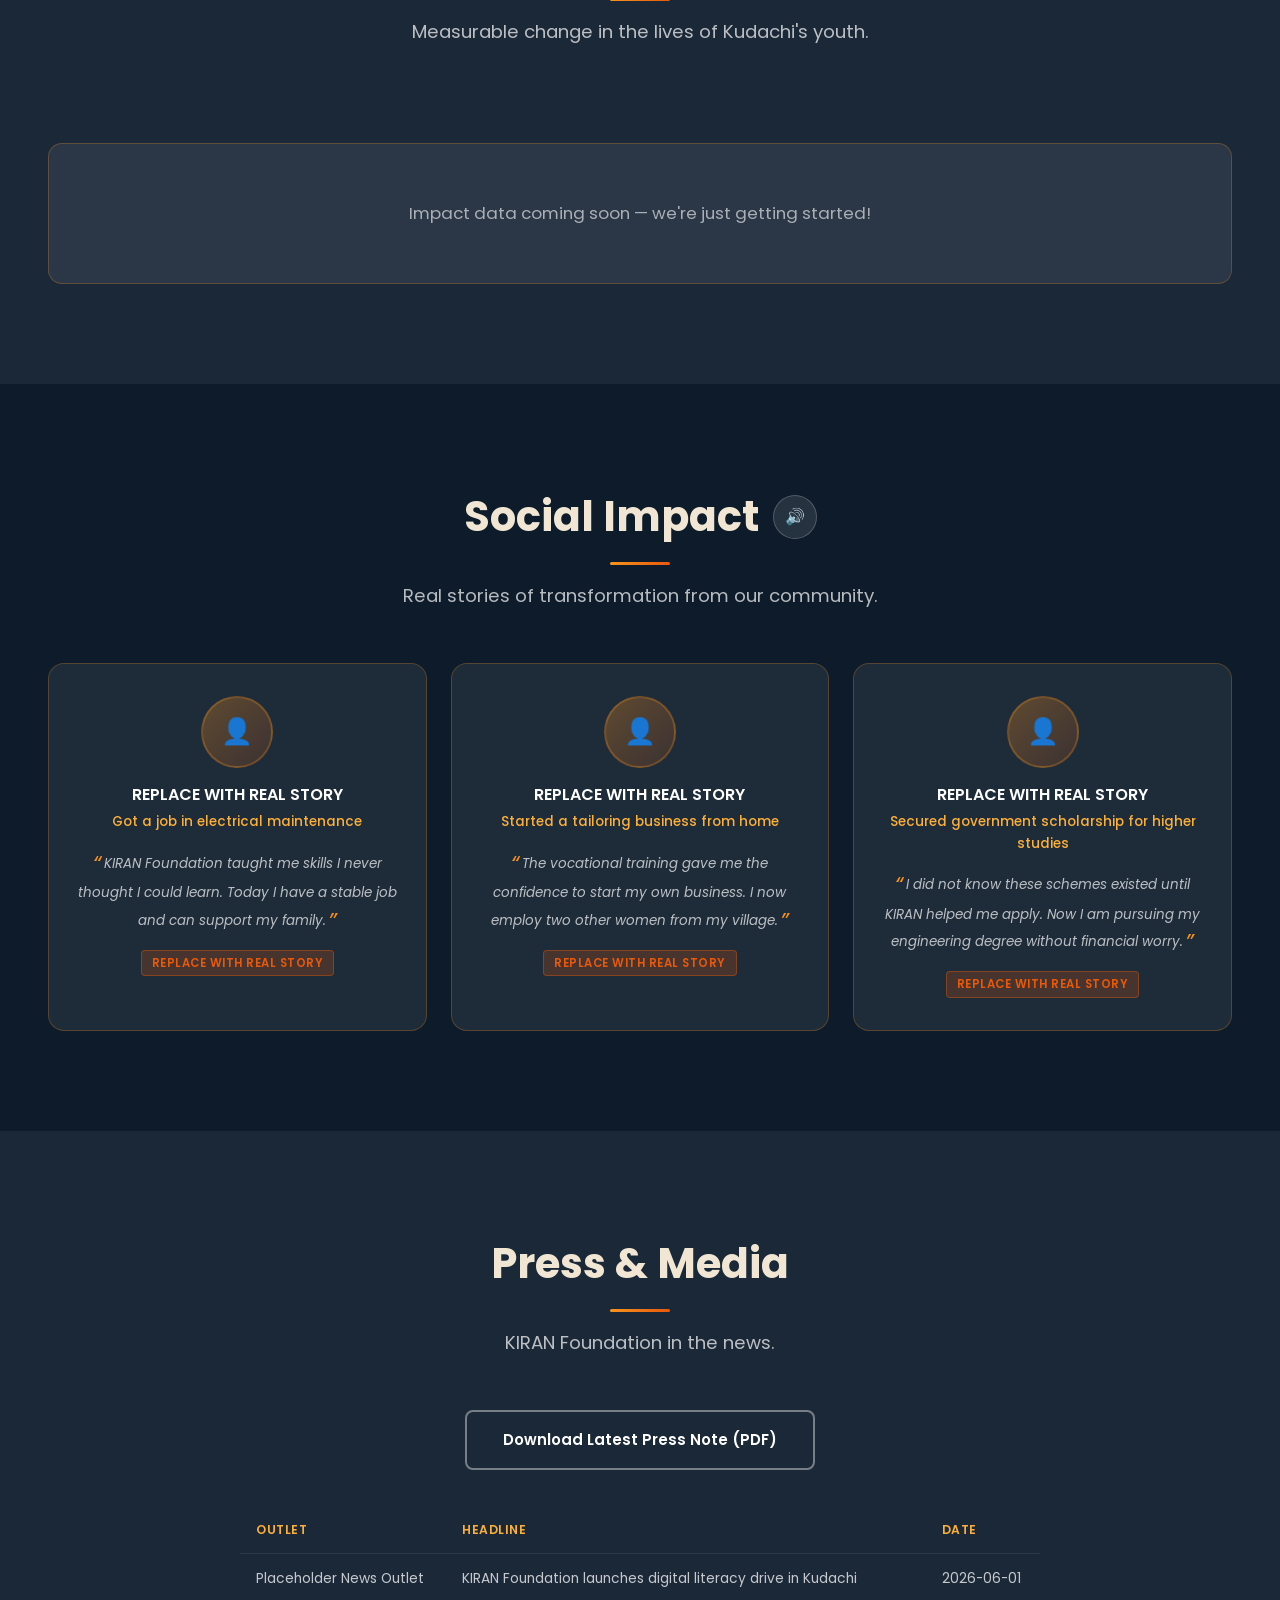
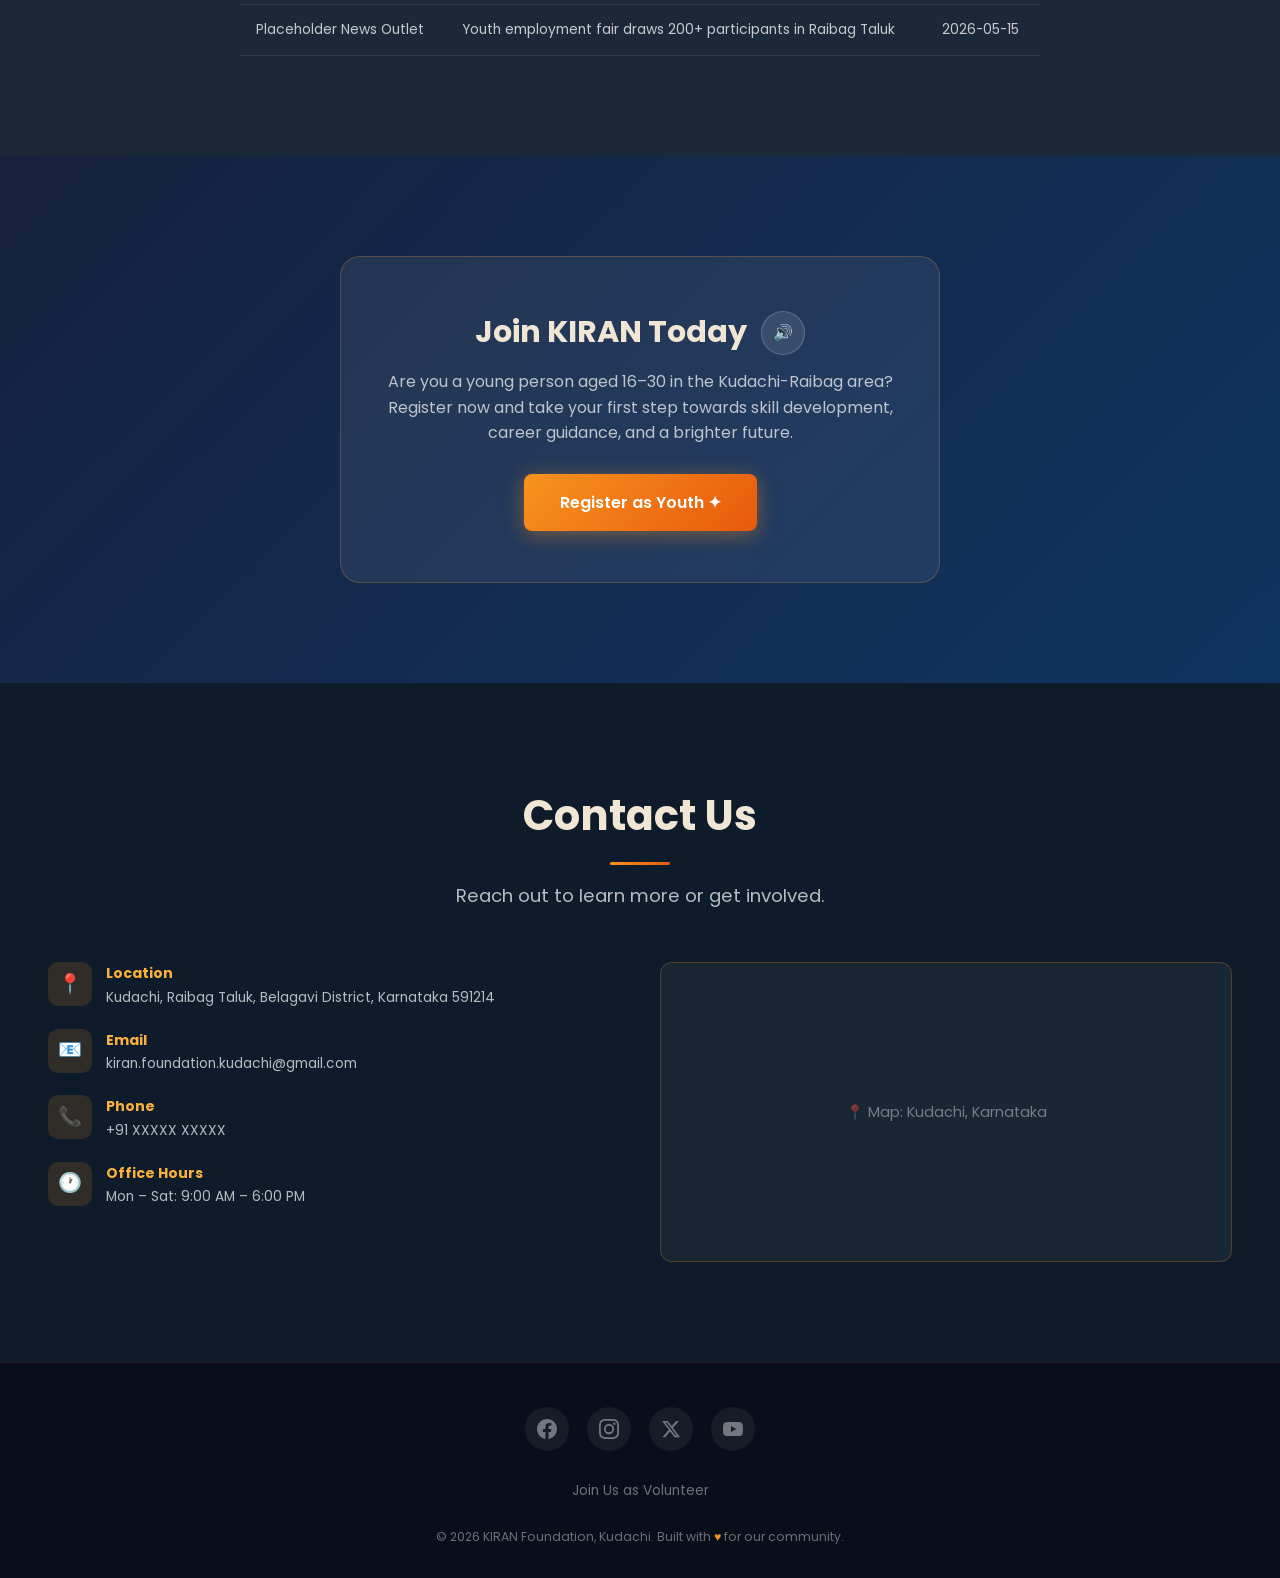
==== commit 41ab226a: "Add expandable pillar panels in Vision section with mission banner - Four pillar cards (Knowledge, I" ====
--- a/index.html
+++ b/index.html
@@ -147,29 +147,44 @@
              data-kn="ನಮ್ಮ ಧ್ಯೇಯ: ನಮ್ಮ ಸಮುದಾಯದ ಪ್ರತಿ ಯುವಕನು ಅವರ ಹಿನ್ನೆಲೆಯ ಹೊರತಾಗಿಯೂ ಗೌರವಯುತ ಜೀವನೋಪಾಯದ ಹಾದಿಗೆ ಅರ್ಹರು.">
             Our mission: Every young person in our community deserves a path to dignified livelihood — regardless of their background.
           </p>
+          <div class="mission-banner">
+            <p data-en="A Kudachi where every young person knows their worth, owns their skill, and builds their future — here, in their own land."
+               data-kn="ಕುಡಚಿಯ ಪ್ರತಿ ಯುವಕ-ಯುವತಿ ತಮ್ಮ ಮೌಲ್ಯ ತಿಳಿದು, ತಮ್ಮ ಕೌಶಲ್ಯ ಬೆಳೆಸಿ, ತಮ್ಮದೇ ನೆಲದಲ್ಲಿ ತಮ್ಮ ಭವಿಷ್ಯ ಕಟ್ಟಲಿ.">
+              A Kudachi where every young person knows their worth, owns their skill, and builds their future — here, in their own land.
+            </p>
+          </div>
         </div>
         <div class="about-values">
-          <div class="value-card">
+          <div class="value-card" data-pillar="knowledge" role="button" tabindex="0" aria-expanded="false">
             <div class="icon">💡</div>
             <h4 data-en="Knowledge" data-kn="ಜ್ಞಾನ">Knowledge</h4>
             <p data-en="Education-first approach" data-kn="ಶಿಕ್ಷಣ-ಮೊದಲ ವಿಧಾನ">Education-first approach</p>
-          </div>
-          <div class="value-card">
+            <span class="card-chevron">▾</span>
+          </div>
+          <div class="value-card" data-pillar="innovation" role="button" tabindex="0" aria-expanded="false">
             <div class="icon">🚀</div>
             <h4 data-en="Innovation" data-kn="ನಾವೀನ್ಯತೆ">Innovation</h4>
             <p data-en="Modern skills for a modern world" data-kn="ಆಧುನಿಕ ಜಗತ್ತಿಗೆ ಆಧುನಿಕ ಕೌಶಲ್ಯ">Modern skills for a modern world</p>
-          </div>
-          <div class="value-card">
+            <span class="card-chevron">▾</span>
+          </div>
+          <div class="value-card" data-pillar="reform" role="button" tabindex="0" aria-expanded="false">
             <div class="icon">🌱</div>
             <h4 data-en="Reform" data-kn="ಸುಧಾರಣೆ">Reform</h4>
             <p data-en="Breaking cycles of unemployment" data-kn="ನಿರುದ್ಯೋಗದ ಚಕ್ರವನ್ನು ಮುರಿಯುವುದು">Breaking cycles of unemployment</p>
-          </div>
-          <div class="value-card">
+            <span class="card-chevron">▾</span>
+          </div>
+          <div class="value-card" data-pillar="aspiration" role="button" tabindex="0" aria-expanded="false">
             <div class="icon">⭐</div>
             <h4 data-en="Aspiration" data-kn="ಆಕಾಂಕ್ಷೆ">Aspiration</h4>
             <p data-en="Nurturing ambition in every youth" data-kn="ಪ್ರತಿ ಯುವಕನಲ್ಲಿ ಮಹತ್ವಾಕಾಂಕ್ಷೆ ಬೆಳೆಸುವುದು">Nurturing ambition in every youth</p>
-          </div>
-        </div>
+            <span class="card-chevron">▾</span>
+          </div>
+        </div>
+      </div>
+
+      <!-- Pillar Expand Panel -->
+      <div class="pillar-panel-wrapper" id="pillar-panel-wrapper">
+        <div class="pillar-panel" id="pillar-panel"></div>
       </div>
     </div>
   </section>
--- a/style.css
+++ b/style.css
@@ -621,7 +621,9 @@
   border-radius: 12px;
   padding: clamp(14px, 2vw, 22px);
   text-align: center;
-  transition: transform 0.3s, box-shadow 0.3s;
+  transition: transform 0.3s, box-shadow 0.3s, border-color 0.3s;
+  cursor: pointer;
+  position: relative;
 }
 
 .value-card:hover {
@@ -629,9 +631,176 @@
   box-shadow: 0 8px 30px rgba(247, 147, 30, 0.15);
 }
 
+.value-card.active {
+  transform: translateY(-4px);
+  border-color: var(--sun-gold);
+  box-shadow: 0 0 0 2px var(--sun-gold), 0 8px 30px rgba(247, 147, 30, 0.2);
+}
+
+.card-chevron {
+  display: none;
+  position: absolute;
+  bottom: -2px; left: 50%;
+  transform: translateX(-50%);
+  color: var(--sun-gold);
+  font-size: 1.2rem;
+  line-height: 1;
+}
+
+.value-card.active .card-chevron { display: block; }
+
 .value-card .icon { font-size: clamp(1.5rem, 3vw, 2rem); margin-bottom: 8px; }
 .value-card h4 { font-size: clamp(0.82rem, 1vw, 0.95rem); color: var(--sun-amber); margin-bottom: 4px; }
 .value-card p { font-size: clamp(0.72rem, 0.8vw + 0.2rem, 0.82rem); color: rgba(255, 255, 255, 0.6); }
+
+/* ── Mission Banner ── */
+.mission-banner {
+  margin-top: clamp(16px, 2.5vw, 24px);
+  padding: clamp(18px, 3vw, 28px) clamp(20px, 3vw, 32px);
+  background: rgba(15, 52, 96, 0.4);
+  border: 1px solid rgba(247, 147, 30, 0.3);
+  border-radius: 12px;
+  box-shadow: 0 0 20px rgba(247, 147, 30, 0.06);
+  text-align: center;
+}
+
+.mission-banner p {
+  font-family: Georgia, 'Times New Roman', serif;
+  font-size: clamp(1rem, 1.5vw + 0.3rem, 1.25rem);
+  font-style: italic;
+  color: var(--sun-gold);
+  line-height: 1.6;
+  margin-bottom: 0;
+}
+
+/* ── Pillar Expand Panel ── */
+.pillar-panel-wrapper {
+  max-height: 0;
+  overflow: hidden;
+  transition: max-height 0.4s ease;
+  margin-top: clamp(16px, 2vw, 24px);
+}
+
+.pillar-panel-wrapper.open {
+  max-height: 2000px;
+}
+
+.pillar-panel {
+  background: rgba(10, 20, 35, 0.7);
+  border: 1px solid var(--card-border);
+  border-radius: 16px;
+  overflow: hidden;
+}
+
+.pp-columns {
+  display: flex;
+  flex-direction: column;
+}
+
+@media (min-width: 768px) {
+  .pp-columns { flex-direction: row; }
+}
+
+.pp-quote-col {
+  padding: clamp(24px, 3vw, 40px);
+  background: rgba(8, 15, 26, 0.6);
+  border-left: 4px solid var(--deep-orange);
+  display: flex;
+  flex-direction: column;
+  justify-content: center;
+}
+
+@media (min-width: 768px) {
+  .pp-quote-col { width: 40%; flex-shrink: 0; }
+}
+
+.pp-leader-quote {
+  font-family: Georgia, 'Times New Roman', serif;
+  font-size: clamp(1.1rem, 1.5vw + 0.3rem, 1.4rem);
+  font-style: italic;
+  color: var(--sun-gold);
+  line-height: 1.5;
+  margin-bottom: 12px;
+}
+
+.pp-leader-quote::before { content: '\201C'; }
+.pp-leader-quote::after { content: '\201D'; }
+
+.pp-attribution {
+  font-size: clamp(0.78rem, 0.7vw + 0.2rem, 0.88rem);
+  color: rgba(255, 255, 255, 0.4);
+}
+
+.pp-content-col {
+  padding: clamp(24px, 3vw, 40px);
+  flex: 1;
+}
+
+.pp-heading {
+  font-size: clamp(1.15rem, 1.5vw + 0.3rem, 1.5rem);
+  font-weight: 700;
+  color: #fff;
+  margin-bottom: clamp(12px, 1.5vw, 18px);
+}
+
+.pp-body {
+  font-size: clamp(0.88rem, 0.8vw + 0.3rem, 1rem);
+  color: rgba(255, 255, 255, 0.75);
+  line-height: 1.7;
+  margin-bottom: clamp(16px, 2vw, 24px);
+}
+
+.pp-callout {
+  background: rgba(255, 255, 255, 0.04);
+  border-left: 3px solid var(--sun-gold);
+  border-radius: 0 8px 8px 0;
+  padding: clamp(14px, 2vw, 22px) clamp(16px, 2vw, 24px);
+}
+
+.pp-callout-heading {
+  font-size: clamp(0.92rem, 0.8vw + 0.3rem, 1.05rem);
+  font-weight: 700;
+  color: var(--sun-amber);
+  margin-bottom: 8px;
+}
+
+.pp-callout-body {
+  font-size: clamp(0.85rem, 0.7vw + 0.3rem, 0.95rem);
+  color: rgba(255, 255, 255, 0.7);
+  line-height: 1.6;
+}
+
+.pp-pullquote {
+  position: relative;
+  text-align: center;
+  padding: clamp(28px, 4vw, 48px) clamp(24px, 4vw, 48px);
+  border-top: 1px solid rgba(255, 255, 255, 0.06);
+  overflow: hidden;
+}
+
+.pp-pullquote::before {
+  content: '\201C';
+  position: absolute;
+  top: 50%; left: 50%;
+  transform: translate(-50%, -50%);
+  font-size: clamp(10rem, 20vw, 18rem);
+  font-family: Georgia, serif;
+  color: var(--sun-gold);
+  opacity: 0.07;
+  line-height: 1;
+  pointer-events: none;
+}
+
+.pp-pullquote-text {
+  position: relative;
+  font-family: Georgia, 'Times New Roman', serif;
+  font-size: clamp(1.15rem, 1.5vw + 0.4rem, 1.6rem);
+  font-style: italic;
+  color: var(--sun-gold);
+  line-height: 1.5;
+  max-width: 700px;
+  margin: 0 auto;
+}
 
 
 /* ═══════════════════════════════════════════
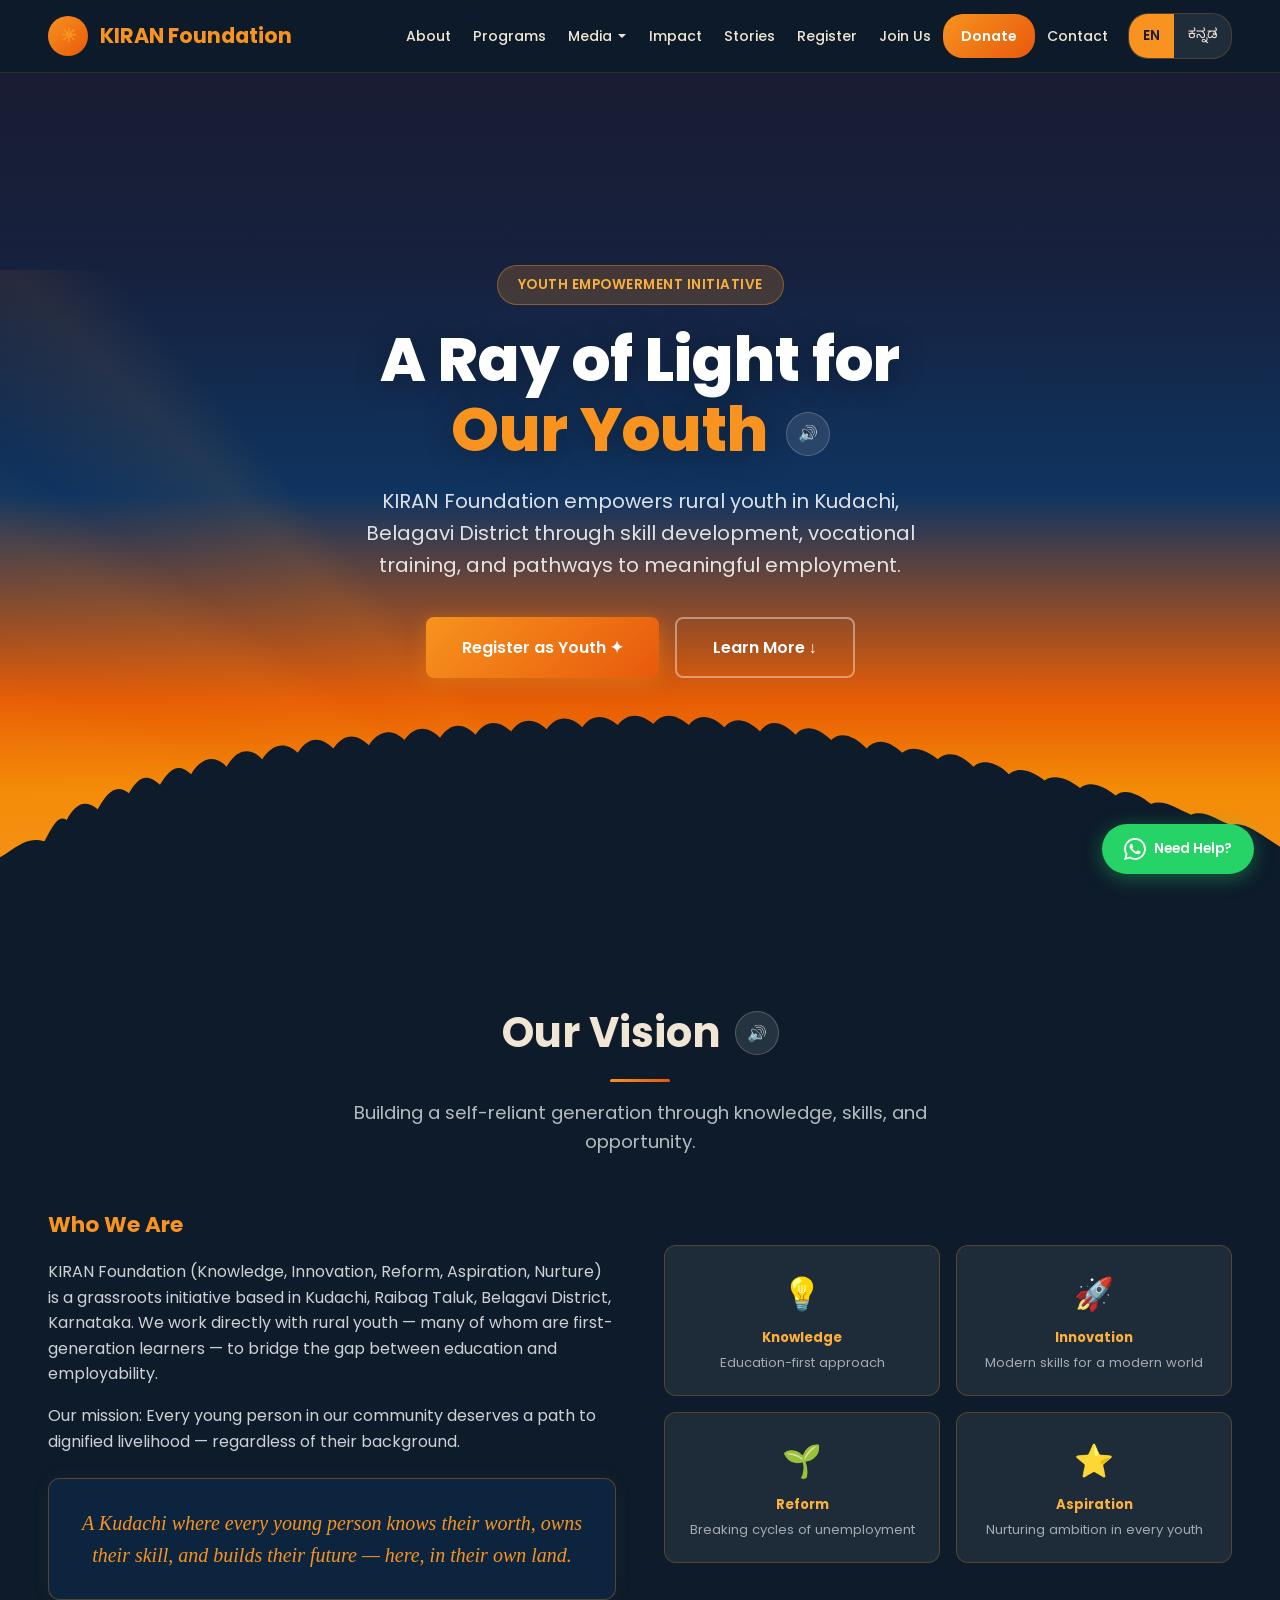
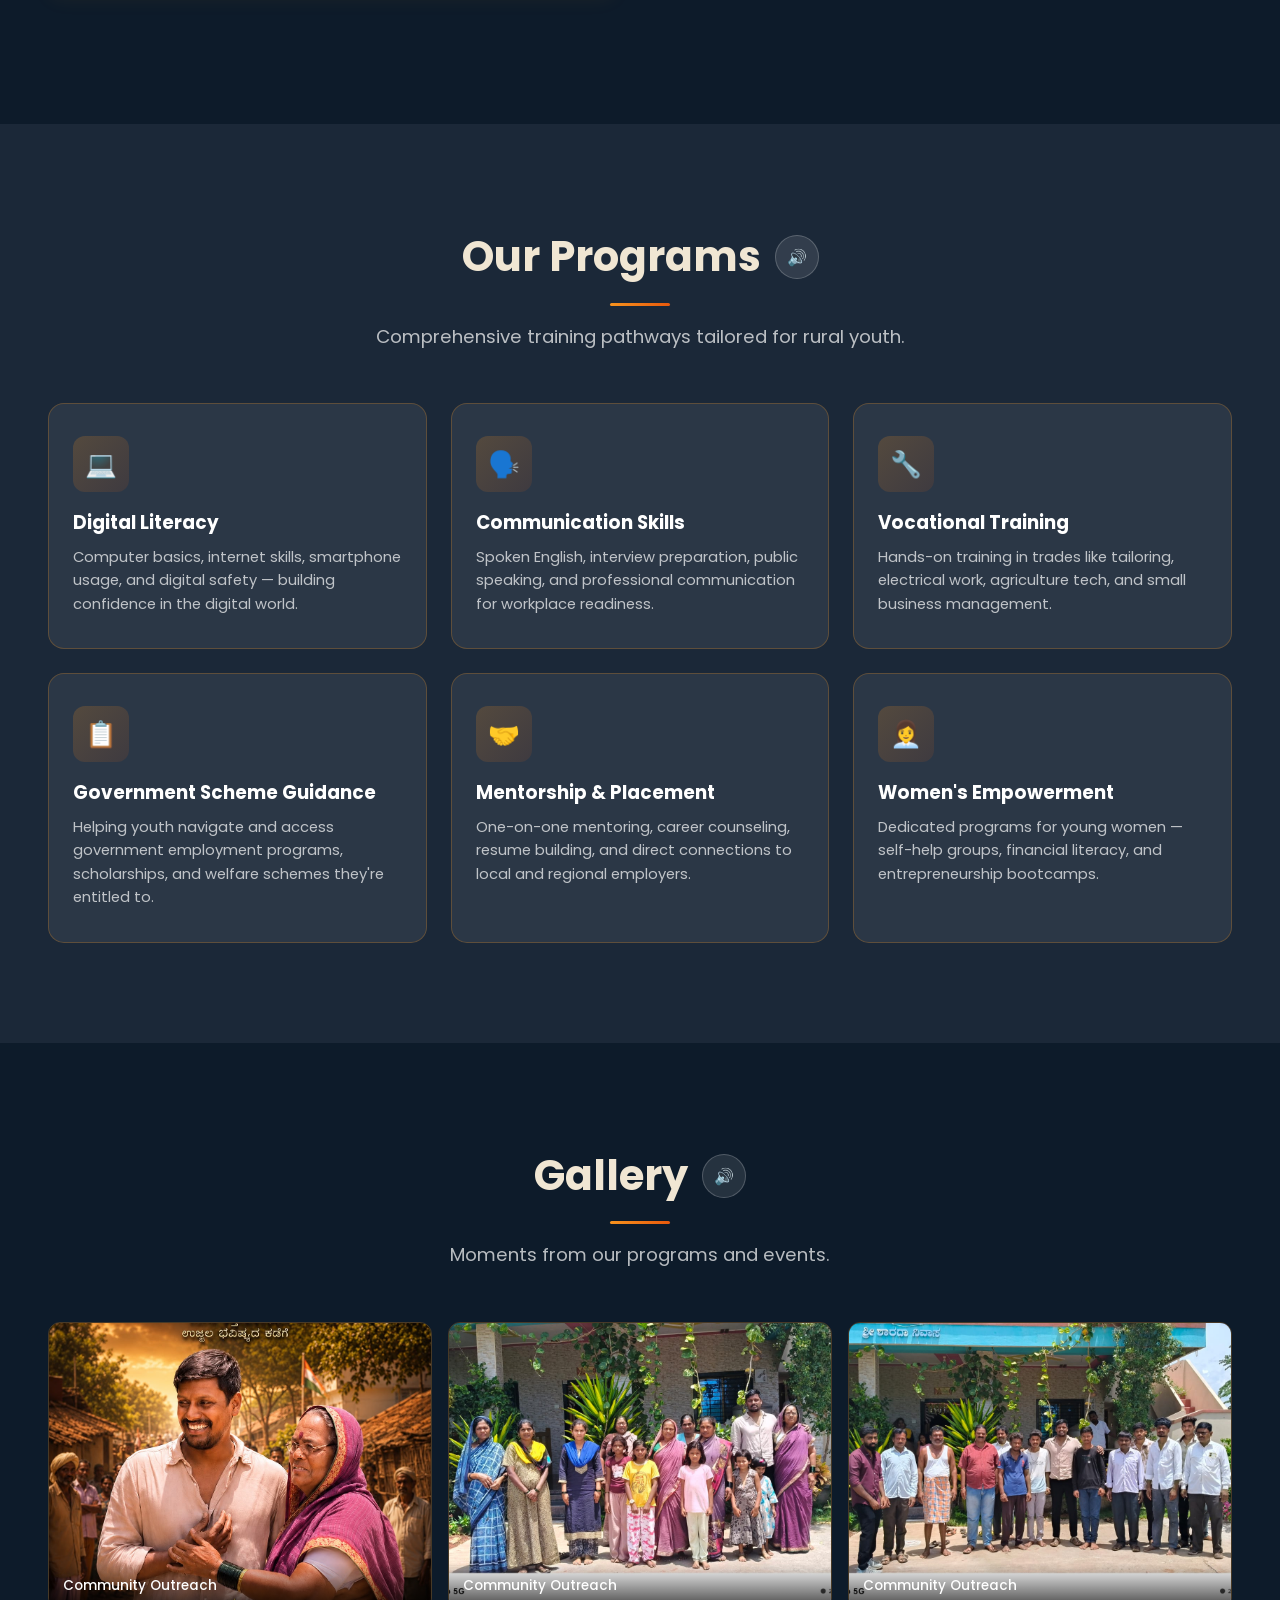
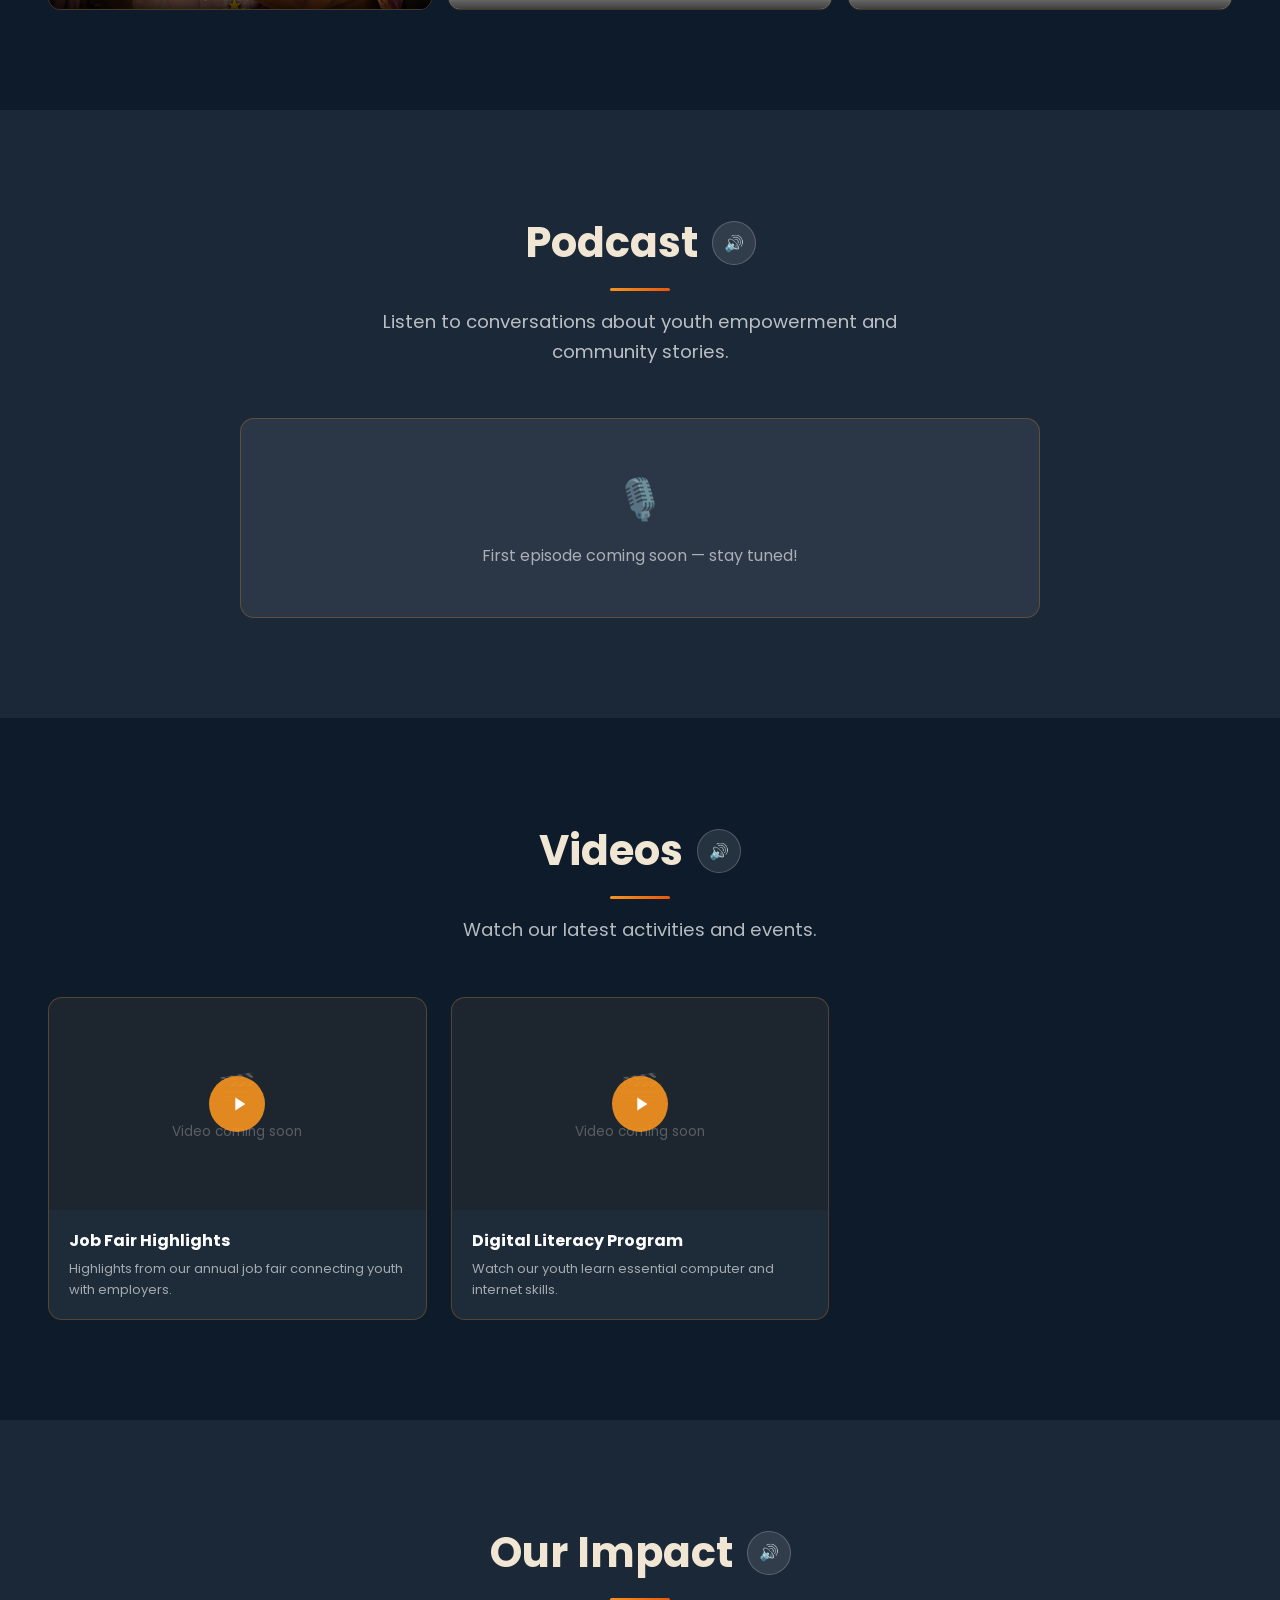
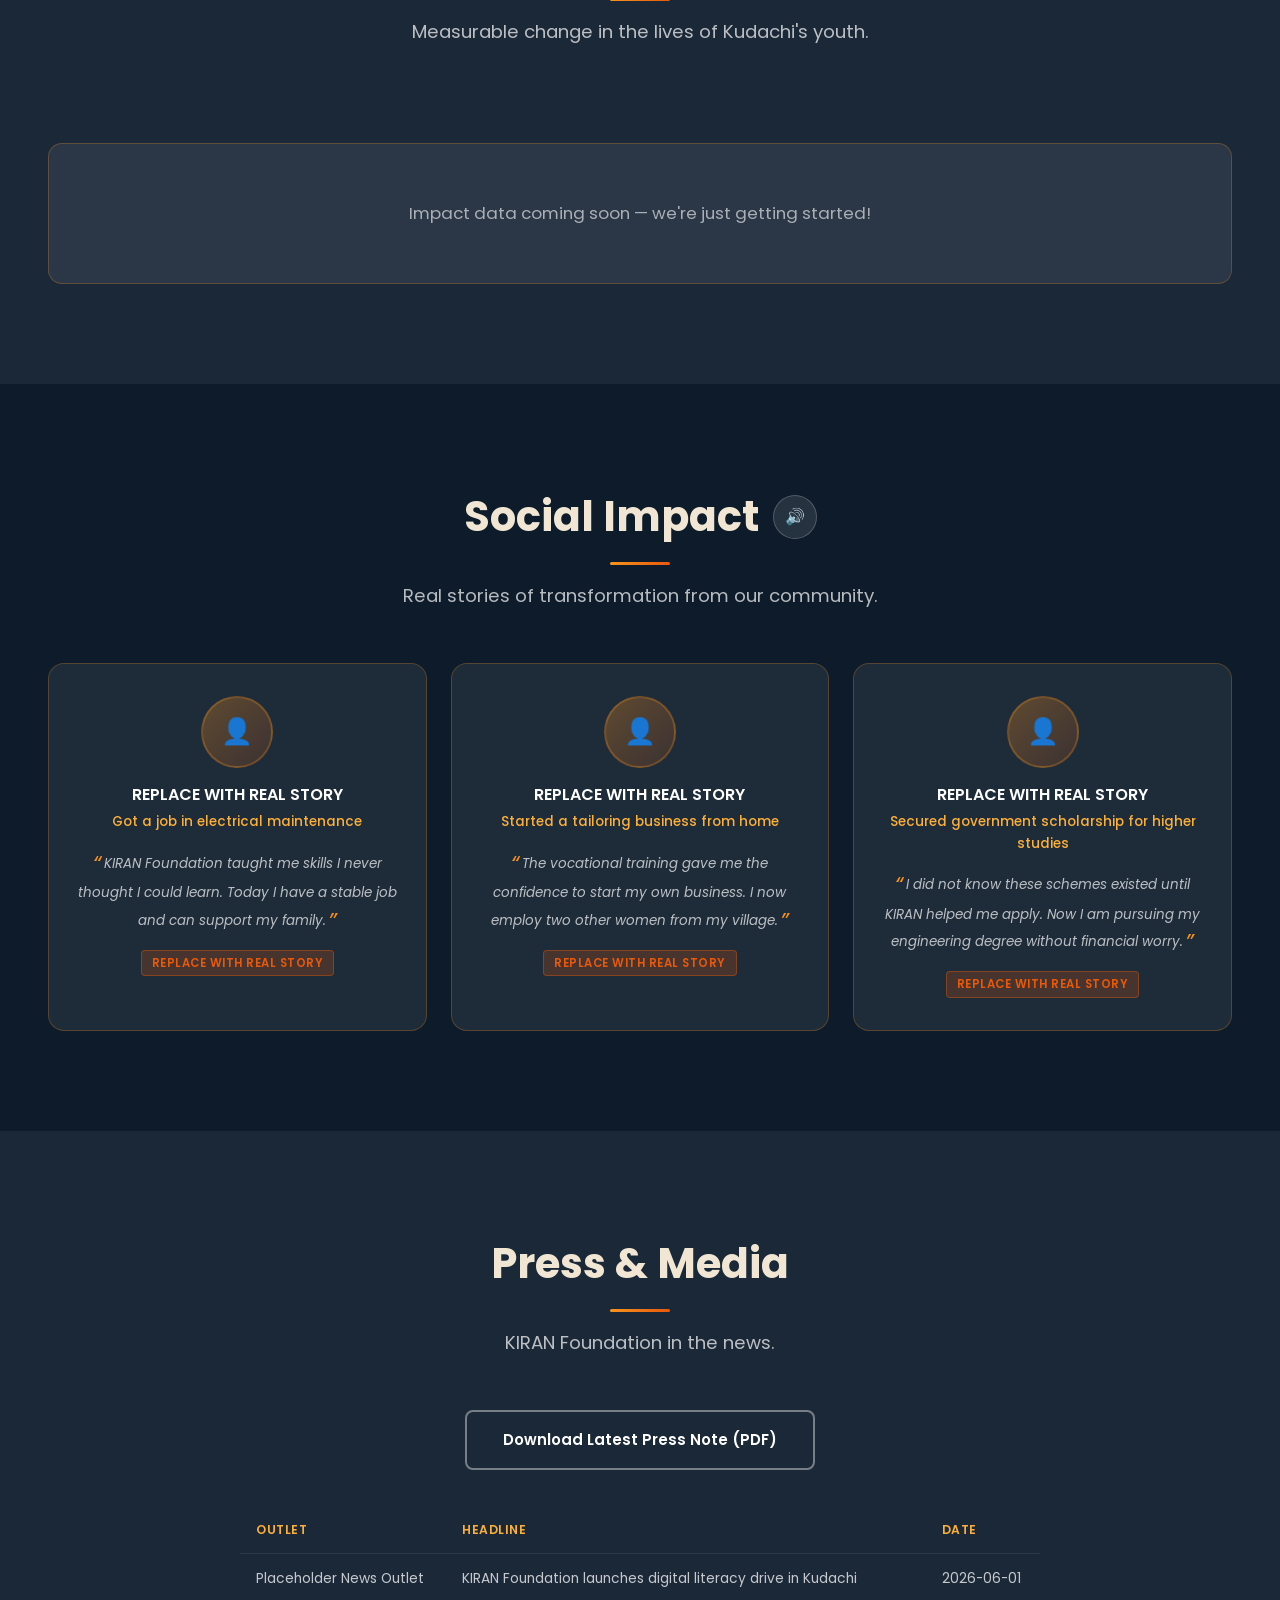
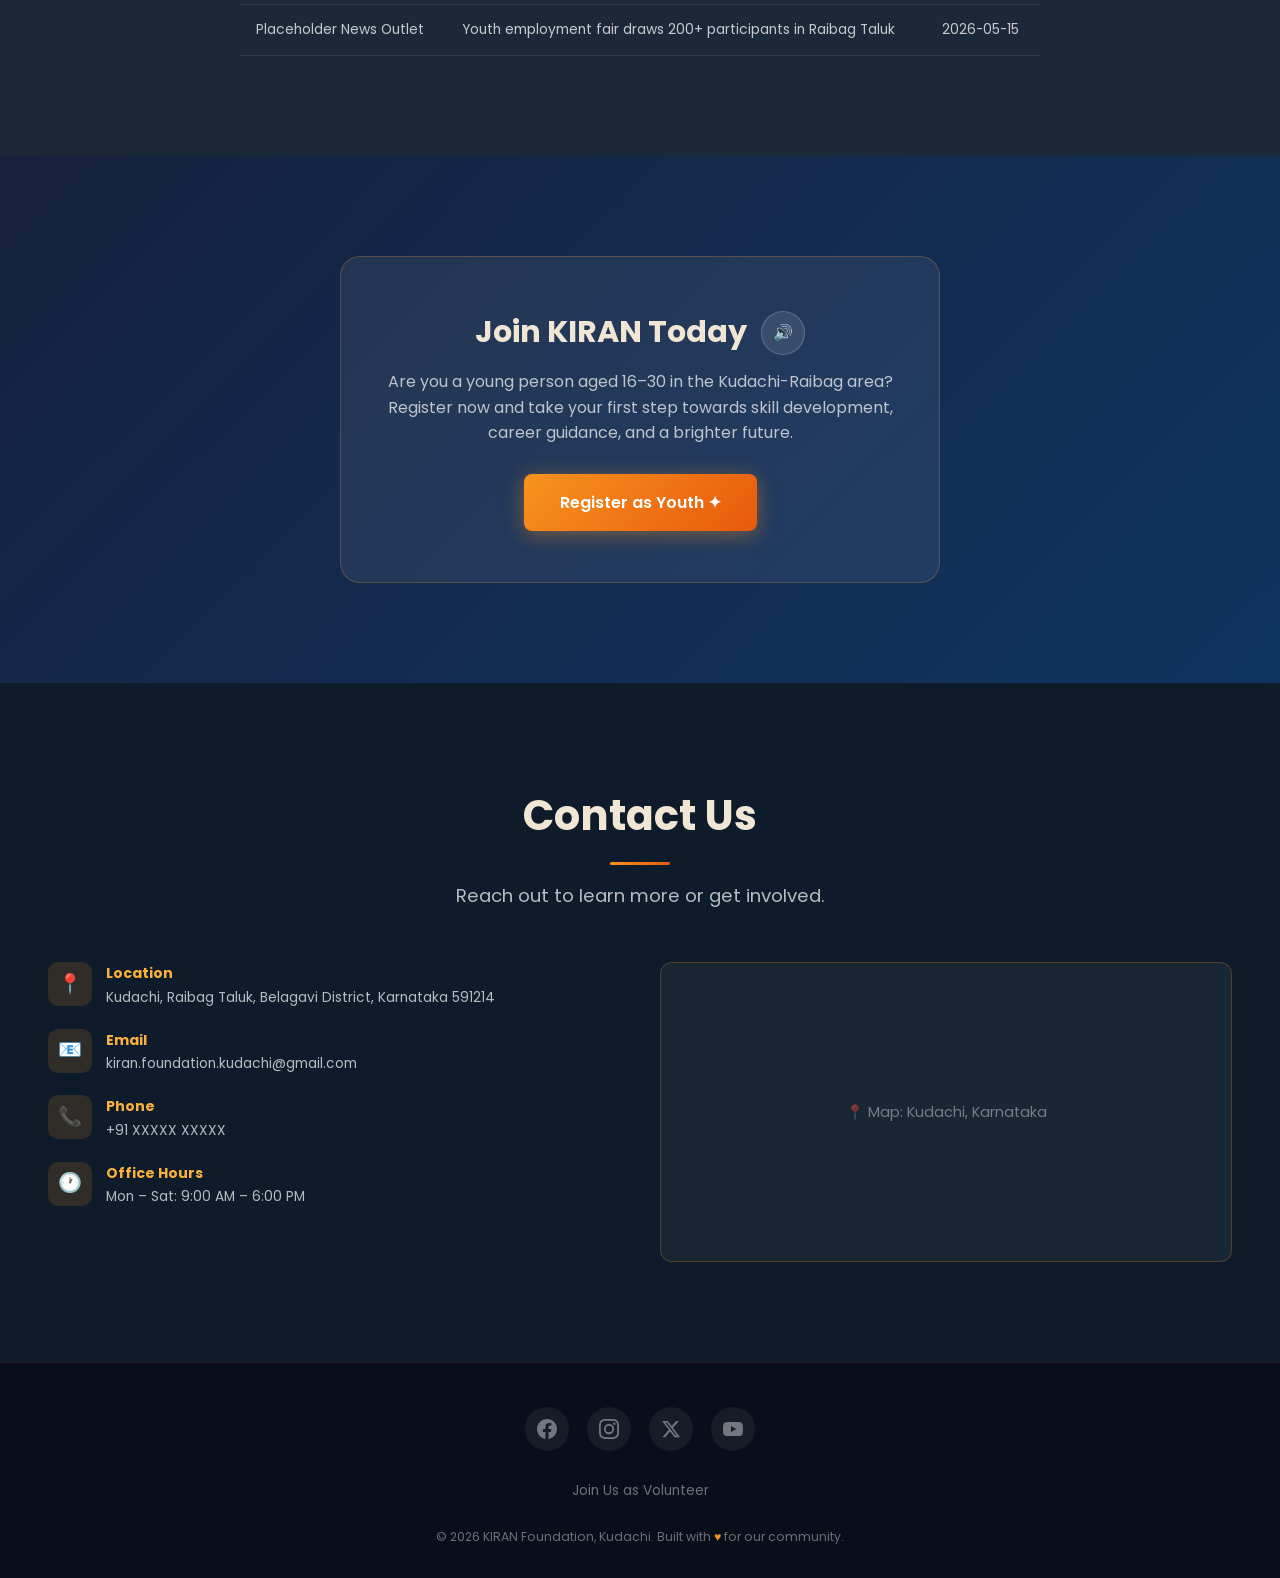
==== commit 8769e99f: "Add Donate button in nav with contact form modal - Orange Donate button in desktop nav and mobile me" ====
--- a/index.html
+++ b/index.html
@@ -37,6 +37,7 @@
         <li><a href="#stories" data-en="Stories" data-kn="ಕಥೆಗಳು">Stories</a></li>
         <li><a href="#register" data-en="Register" data-kn="ನೋಂದಣಿ">Register</a></li>
         <li><a href="#" data-open-modal="volunteer" data-en="Join Us" data-kn="ನಮ್ಮೊಂದಿಗೆ ಸೇರಿ">Join Us</a></li>
+        <li><a href="#" data-open-modal="donate" class="nav-donate-btn" data-en="Donate" data-kn="ದಾನ">Donate</a></li>
         <li><a href="#contact" data-en="Contact" data-kn="ಸಂಪರ್ಕ">Contact</a></li>
         <li>
           <div class="lang-toggle">
@@ -68,6 +69,7 @@
       <a href="#stories" role="menuitem" data-en="Stories" data-kn="ಕಥೆಗಳು">Stories</a>
       <a href="#register" role="menuitem" data-en="Register" data-kn="ನೋಂದಣಿ">Register</a>
       <a href="#" role="menuitem" data-open-modal="volunteer" data-en="Join Us" data-kn="ನಮ್ಮೊಂದಿಗೆ ಸೇರಿ">Join Us</a>
+      <a href="#" role="menuitem" data-open-modal="donate" class="mobile-donate-btn" data-en="Donate" data-kn="ದಾನ">Donate</a>
       <a href="#contact" role="menuitem" data-en="Contact" data-kn="ಸಂಪರ್ಕ">Contact</a>
       <div class="mobile-lang-toggle">
         <button class="lang-btn active" data-lang="en" aria-label="Switch to English">EN</button>
@@ -534,6 +536,46 @@
     </div>
   </div>
 
+  <!-- ══════ DONATE MODAL ══════ -->
+  <div class="modal-overlay" id="donate-modal" role="dialog" aria-modal="true" aria-labelledby="modal-title-donate">
+    <div class="modal">
+      <div class="modal-header">
+        <h3 id="modal-title-donate" data-en="Support KIRAN Foundation" data-kn="ಕಿರಣ ಫೌಂಡೇಶನ್‌ಗೆ ಬೆಂಬಲ">Support KIRAN Foundation</h3>
+        <button class="modal-close" aria-label="Close modal">✕</button>
+      </div>
+      <div class="modal-body">
+        <p data-en="Thank you for your interest in supporting our youth empowerment work. Please share your details below and our team will contact you with donation options."
+           data-kn="ನಮ್ಮ ಯುವ ಸಬಲೀಕರಣ ಕಾರ್ಯಕ್ಕೆ ಬೆಂಬಲಿಸುವ ಆಸಕ್ತಿಗೆ ಧನ್ಯವಾದಗಳು. ದಯವಿಟ್ಟು ಕೆಳಗೆ ನಿಮ್ಮ ವಿವರಗಳನ್ನು ಹಂಚಿಕೊಳ್ಳಿ, ನಮ್ಮ ತಂಡ ದಾನ ಆಯ್ಕೆಗಳೊಂದಿಗೆ ನಿಮ್ಮನ್ನು ಸಂಪರ್ಕಿಸುತ್ತದೆ.">
+          Thank you for your interest in supporting our youth empowerment work. Please share your details below and our team will contact you with donation options.
+        </p>
+        <form id="donate-form" class="join-form" name="donate" data-netlify="true" novalidate>
+          <input type="hidden" name="form-name" value="donate">
+          <div class="form-group">
+            <label for="donate-name" data-en="Your Name" data-kn="ನಿಮ್ಮ ಹೆಸರು">Your Name</label>
+            <input type="text" id="donate-name" name="name" required autocomplete="name"
+                   data-placeholder-en="Enter your full name" data-placeholder-kn="ನಿಮ್ಮ ಪೂರ್ಣ ಹೆಸರನ್ನು ನಮೂದಿಸಿ"
+                   placeholder="Enter your full name">
+          </div>
+          <div class="form-group">
+            <label for="donate-phone" data-en="Phone Number" data-kn="ಫೋನ್ ಸಂಖ್ಯೆ">Phone Number</label>
+            <input type="tel" id="donate-phone" name="phone" required autocomplete="tel"
+                   data-placeholder-en="e.g. 9876543210" data-placeholder-kn="ಉದಾ. 9876543210"
+                   placeholder="e.g. 9876543210">
+          </div>
+          <div class="form-group">
+            <label for="donate-email" data-en="Email (optional)" data-kn="ಇಮೇಲ್ (ಐಚ್ಛಿಕ)">Email (optional)</label>
+            <input type="email" id="donate-email" name="email" autocomplete="email"
+                   data-placeholder-en="your@email.com" data-placeholder-kn="your@email.com"
+                   placeholder="your@email.com">
+          </div>
+          <button type="submit" class="btn btn-primary join-submit-btn"
+                  data-en="Submit ✦" data-kn="ಸಲ್ಲಿಸಿ ✦">Submit ✦</button>
+          <div class="join-form-status" id="donate-form-status"></div>
+        </form>
+      </div>
+    </div>
+  </div>
+
   <!-- ══════ VIDEO MODAL ══════ -->
   <div class="modal-overlay" id="video-modal" role="dialog" aria-modal="true" aria-labelledby="modal-title-video">
     <div class="modal modal-video">
--- a/style.css
+++ b/style.css
@@ -151,6 +151,24 @@
 
 .nav-dropdown-btn svg { transition: transform 0.2s; }
 .nav-dropdown.open .nav-dropdown-btn svg { transform: rotate(180deg); }
+
+.nav-donate-btn {
+  background: linear-gradient(135deg, var(--sun-gold), var(--deep-orange)) !important;
+  color: #fff !important;
+  border-radius: 20px !important;
+  padding: 6px 18px !important;
+  font-weight: 600 !important;
+}
+
+.nav-donate-btn:hover {
+  box-shadow: 0 4px 16px rgba(247, 147, 30, 0.4);
+}
+
+.mobile-donate-btn {
+  background: linear-gradient(135deg, var(--sun-gold), var(--deep-orange)) !important;
+  color: #fff !important;
+  border-radius: 10px !important;
+}
 
 .nav-dropdown-btn:hover {
   background: rgba(247, 147, 30, 0.15);
@@ -708,11 +726,47 @@
   display: flex;
   flex-direction: column;
   justify-content: center;
+  align-items: center;
+  text-align: center;
 }
 
 @media (min-width: 768px) {
   .pp-quote-col { width: 40%; flex-shrink: 0; }
 }
+
+.pp-photo {
+  width: clamp(90px, 12vw, 130px);
+  height: clamp(90px, 12vw, 130px);
+  border-radius: 50%;
+  overflow: hidden;
+  margin-bottom: clamp(14px, 2vw, 22px);
+  border: 3px solid rgba(247, 147, 30, 0.4);
+  box-shadow: 0 0 24px rgba(247, 147, 30, 0.12);
+  background: rgba(15, 52, 96, 0.5);
+  display: flex;
+  align-items: center;
+  justify-content: center;
+  flex-shrink: 0;
+}
+
+.pp-photo img {
+  width: 100%;
+  height: 100%;
+  object-fit: cover;
+  display: block;
+}
+
+.pp-photo-initials {
+  font-size: clamp(1.6rem, 3vw, 2.2rem);
+  font-weight: 700;
+  color: var(--sun-gold);
+  opacity: 0.6;
+  font-family: Georgia, serif;
+  display: none;
+}
+
+.pp-photo img.hidden { display: none; }
+.pp-photo img.hidden + .pp-photo-initials { display: block; }
 
 .pp-leader-quote {
   font-family: Georgia, 'Times New Roman', serif;
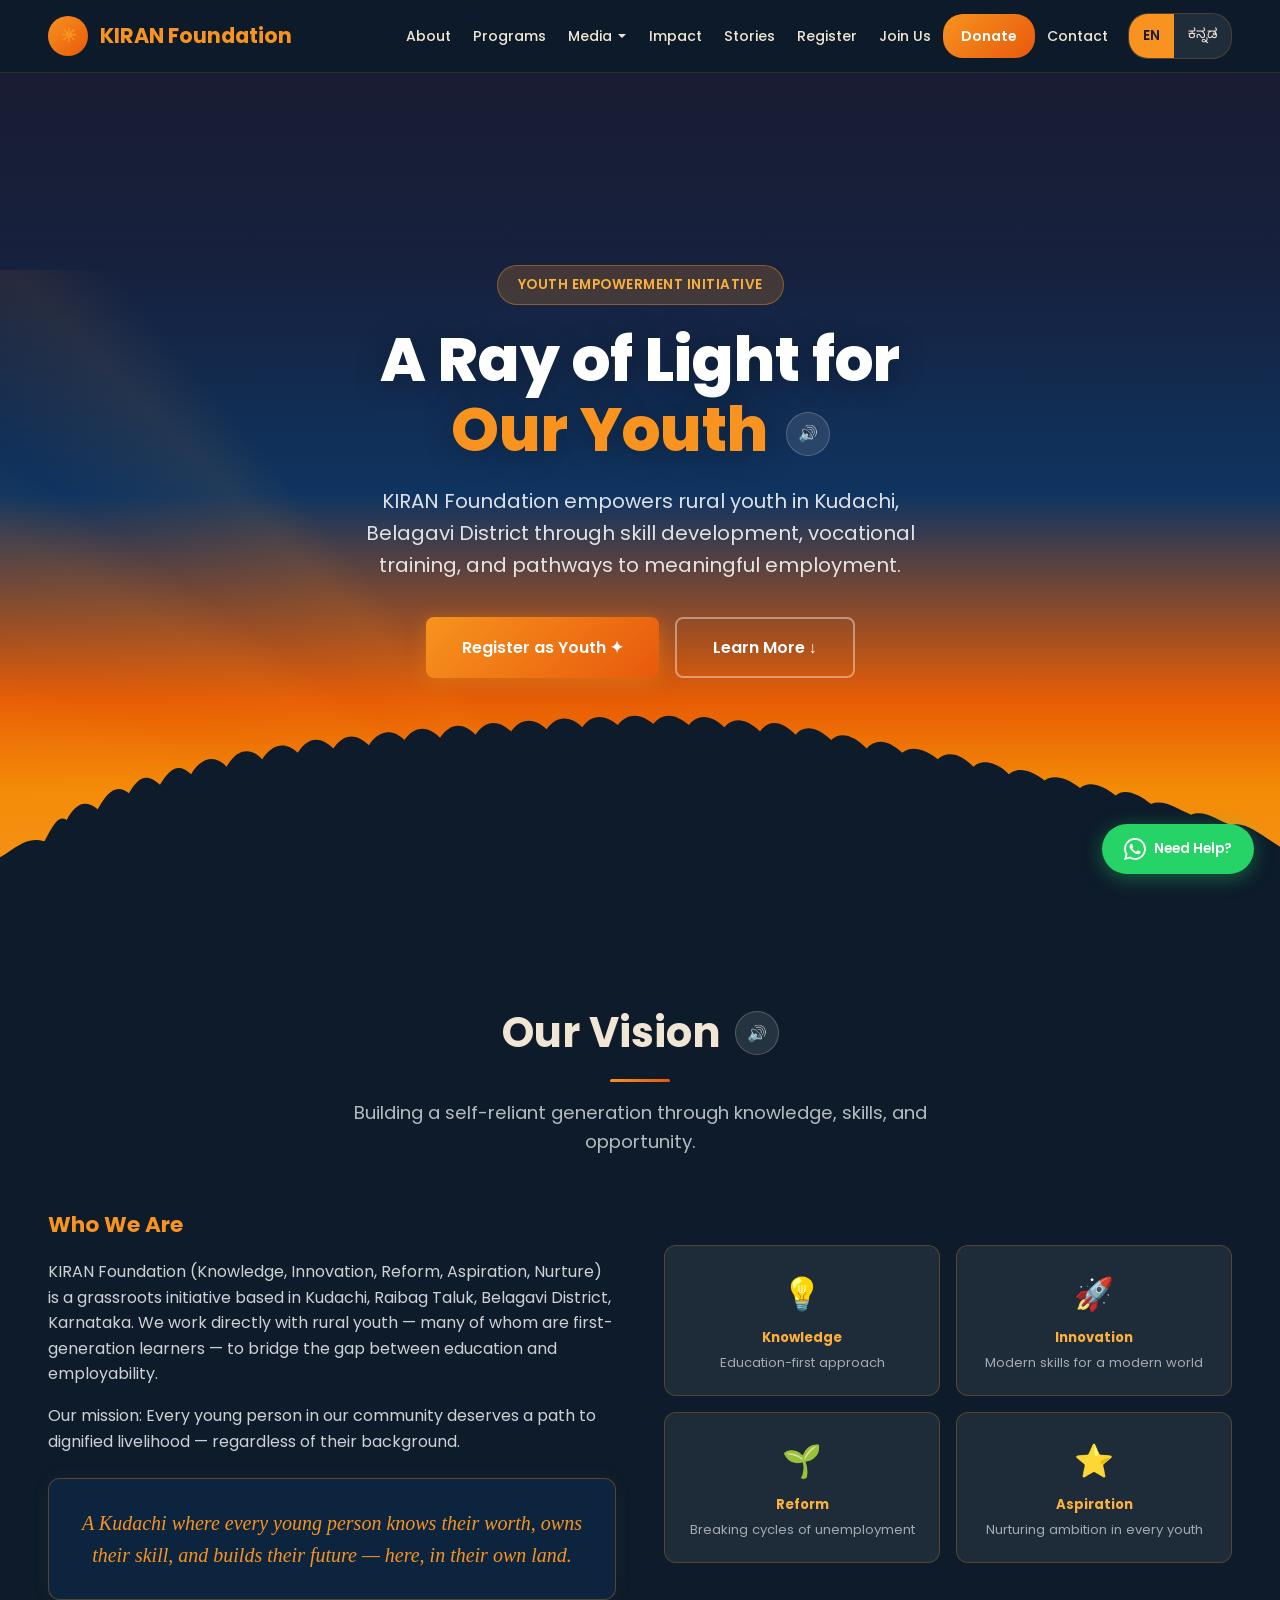
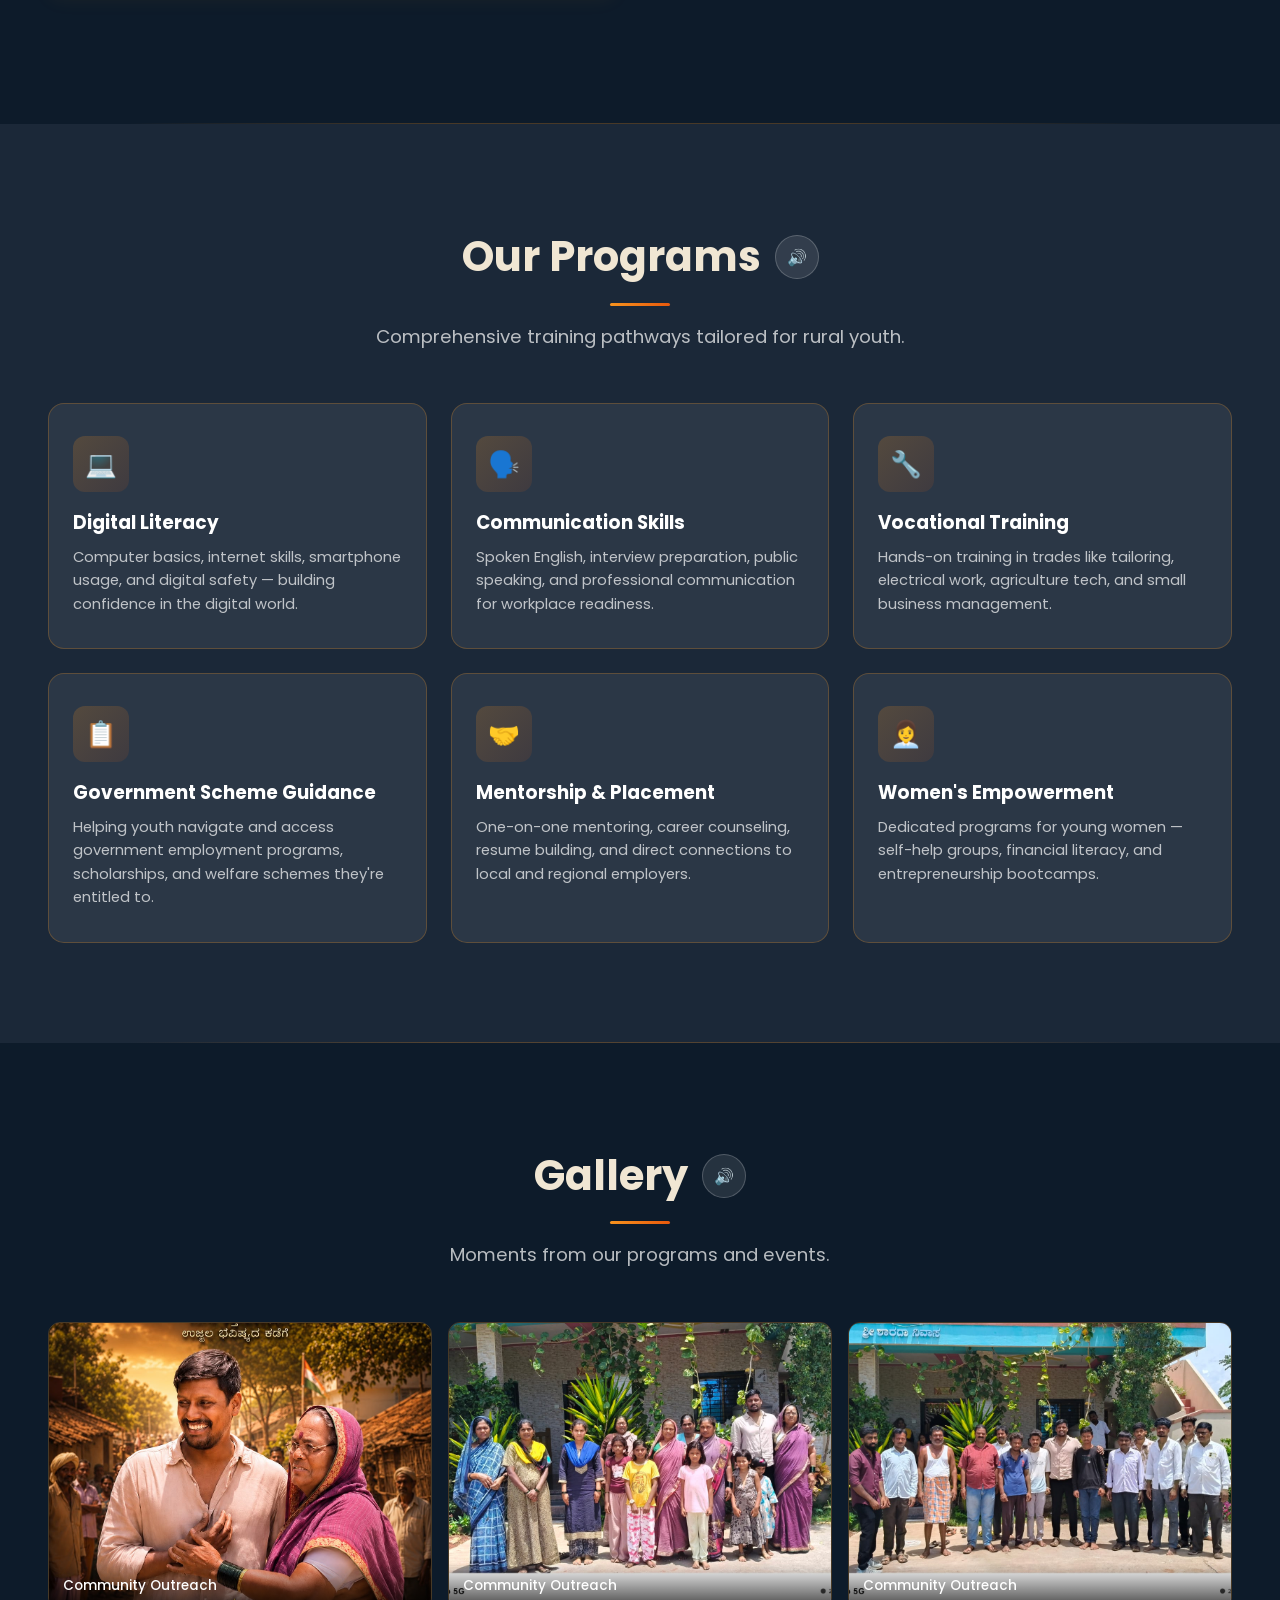
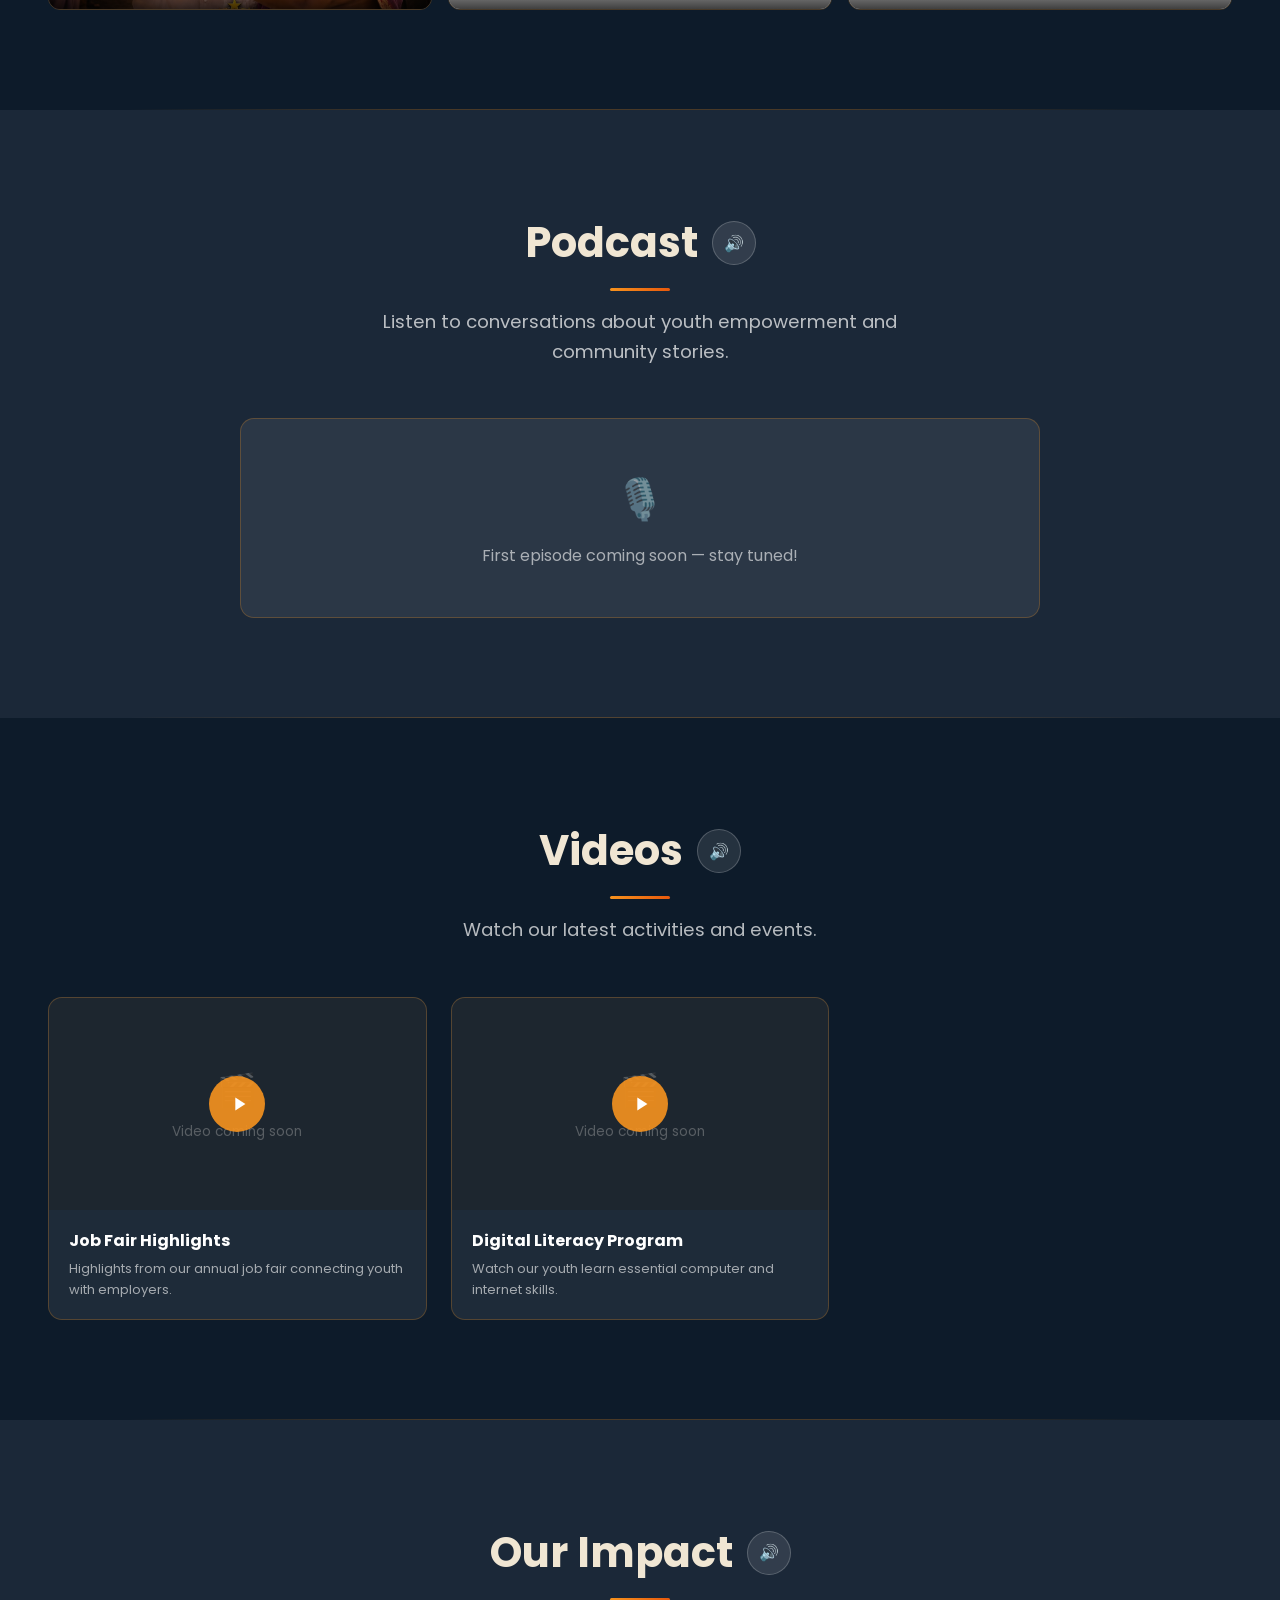
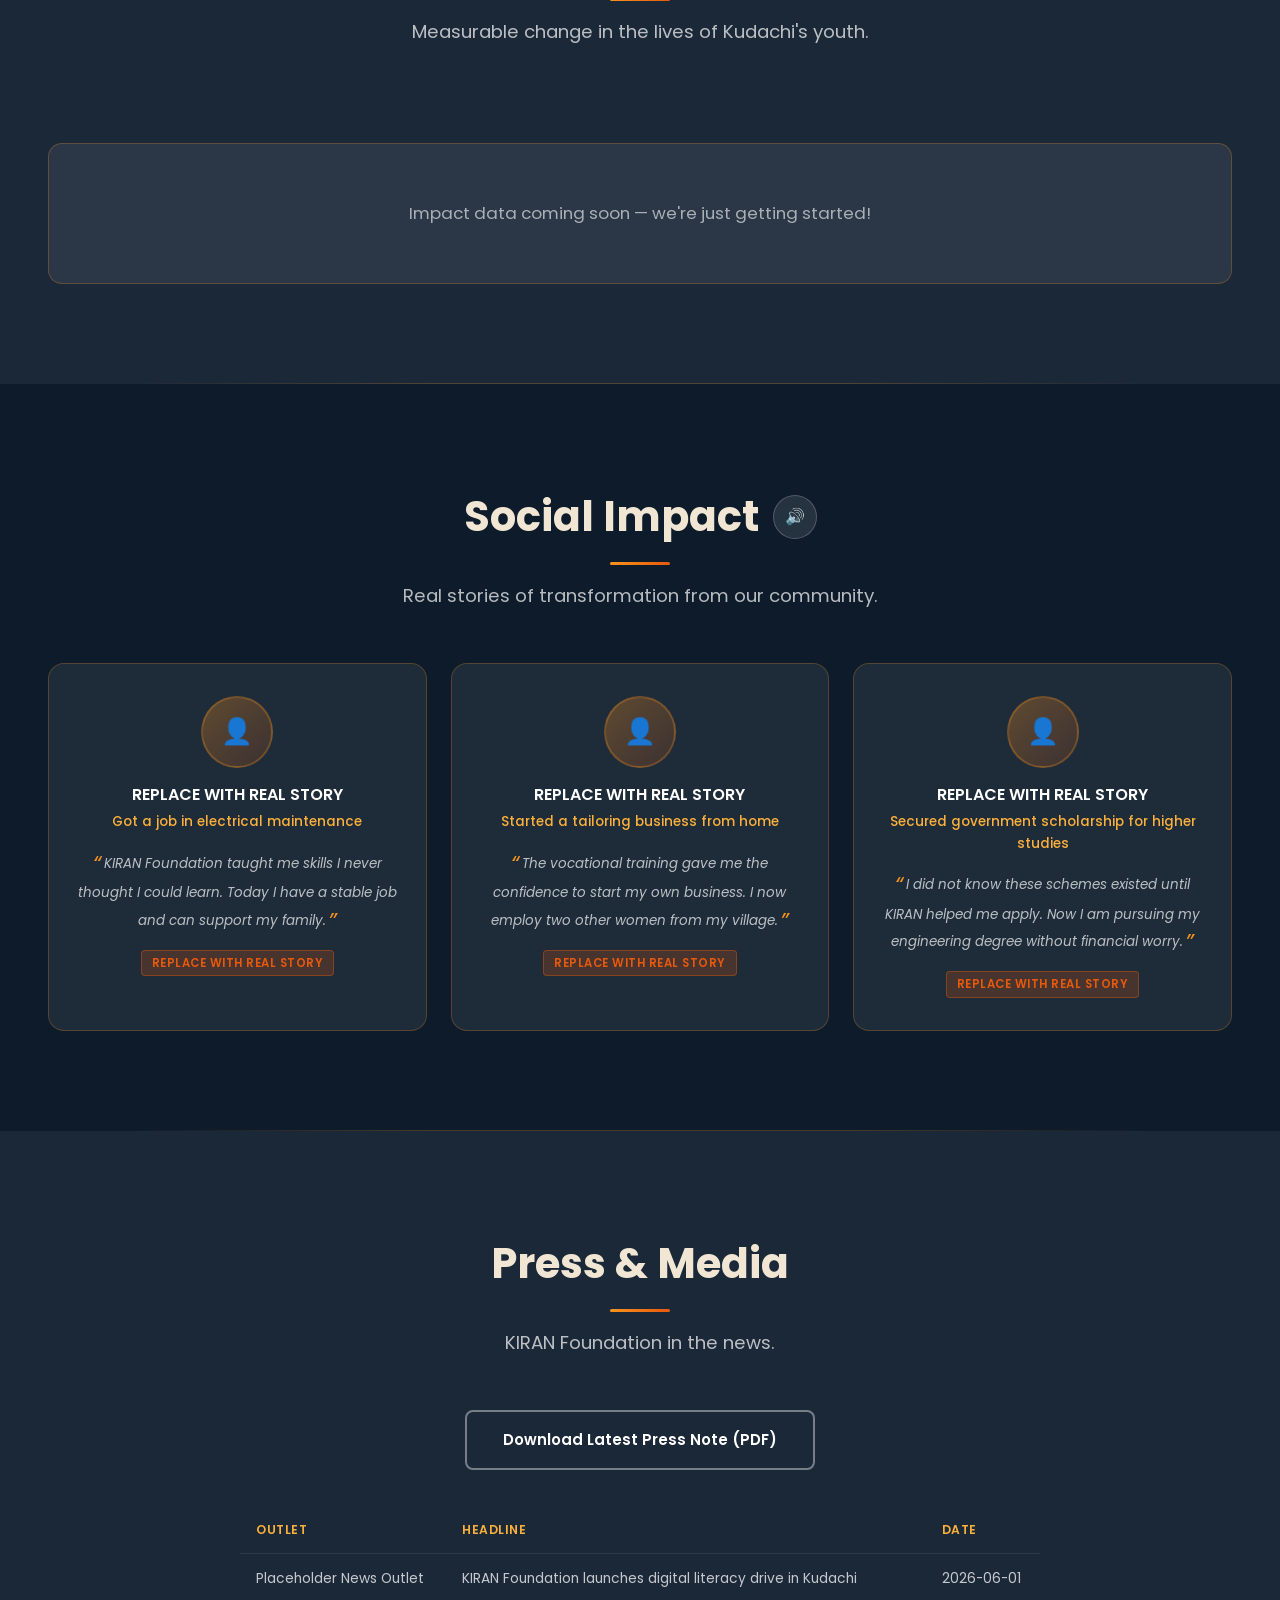
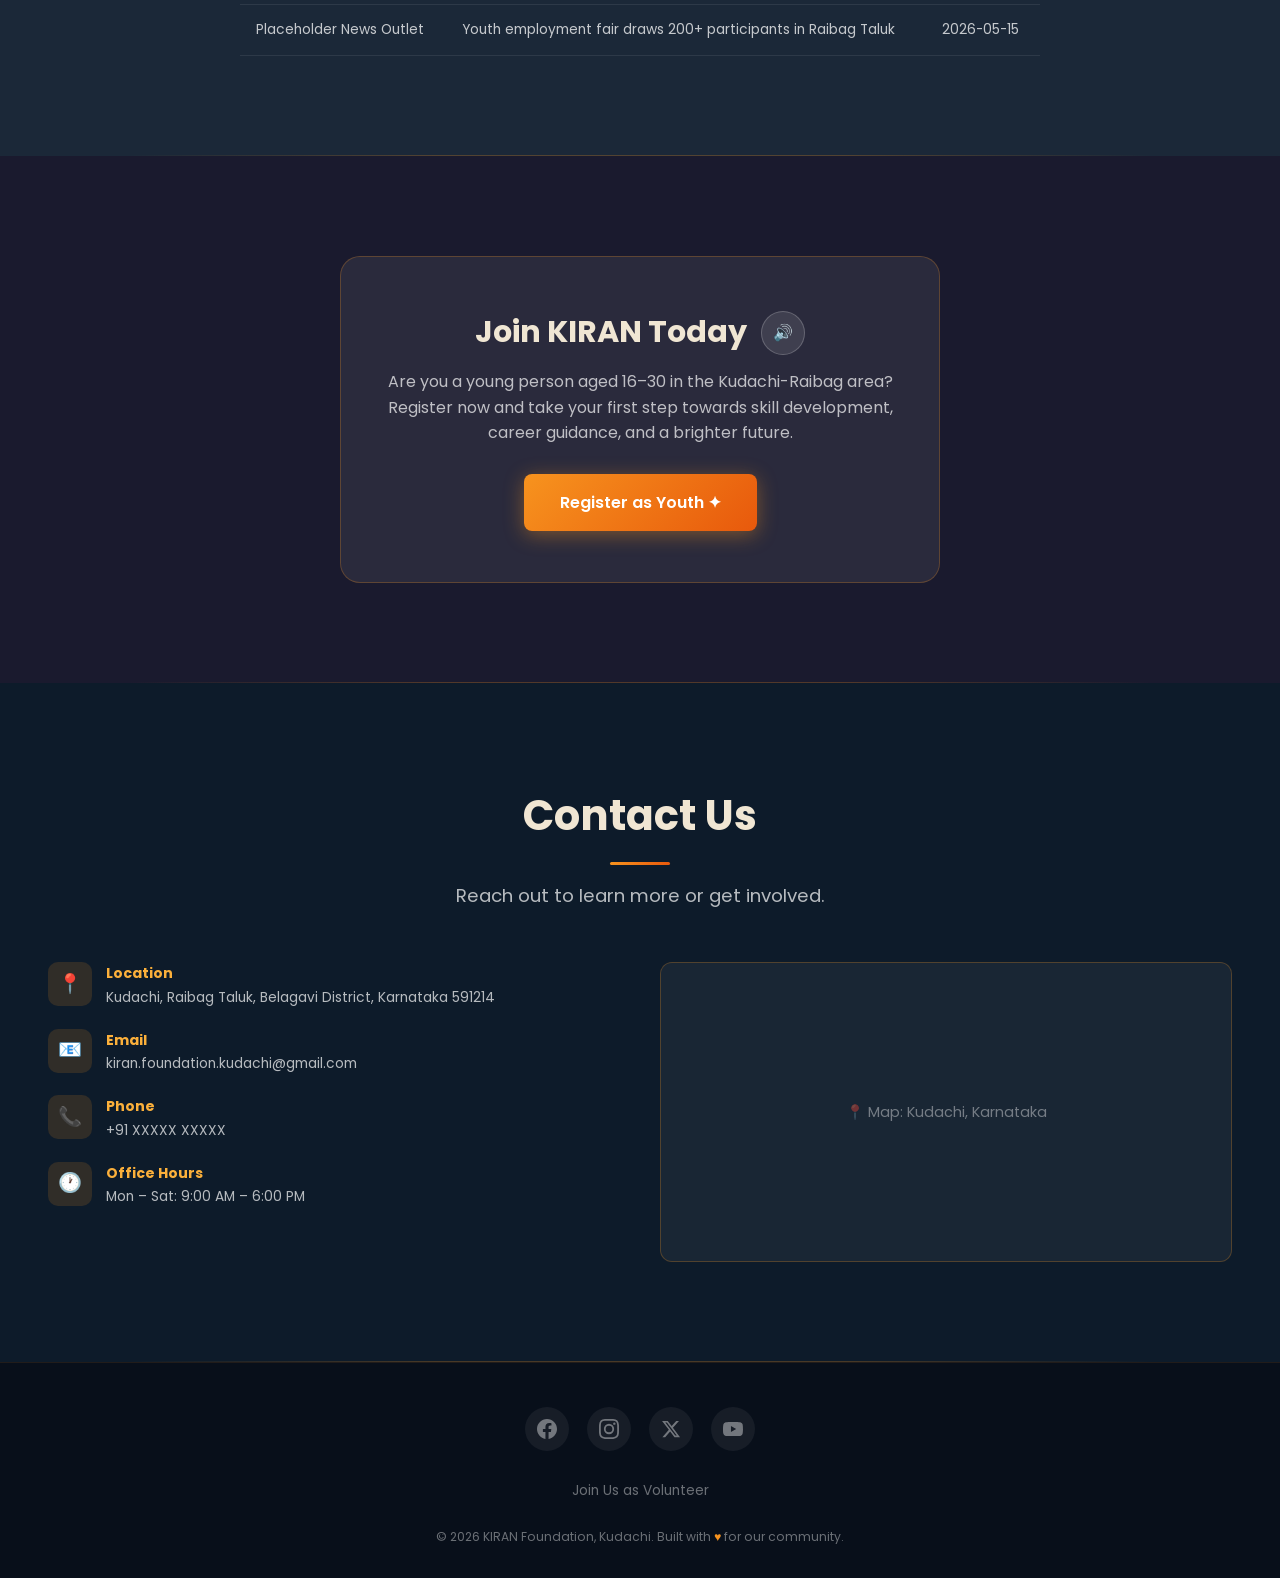
==== commit 286f6a0b: "CMS-driven section backgrounds with Unsplash fallbacks - Admin uploads photos via /admin/ → Section " ====
--- a/index.html
+++ b/index.html
@@ -58,22 +58,27 @@
       </div>
     </div>
 
-    <!-- Mobile Menu -->
-    <div class="mobile-menu" role="menu">
-      <a href="#about" role="menuitem" data-en="About" data-kn="ನಮ್ಮ ಬಗ್ಗೆ">About</a>
-      <a href="#programs" role="menuitem" data-en="Programs" data-kn="ಕಾರ್ಯಕ್ರಮಗಳು">Programs</a>
-      <a href="#gallery" role="menuitem" data-en="Gallery" data-kn="ಗ್ಯಾಲರಿ">Gallery</a>
-      <a href="#podcast" role="menuitem" data-en="Podcast" data-kn="ಪಾಡ್‌ಕಾಸ್ಟ್">Podcast</a>
-      <a href="#videos" role="menuitem" data-en="Videos" data-kn="ವಿಡಿಯೋಗಳು">Videos</a>
-      <a href="#impact" role="menuitem" data-en="Impact" data-kn="ಪರಿಣಾಮ">Impact</a>
-      <a href="#stories" role="menuitem" data-en="Stories" data-kn="ಕಥೆಗಳು">Stories</a>
-      <a href="#register" role="menuitem" data-en="Register" data-kn="ನೋಂದಣಿ">Register</a>
-      <a href="#" role="menuitem" data-open-modal="volunteer" data-en="Join Us" data-kn="ನಮ್ಮೊಂದಿಗೆ ಸೇರಿ">Join Us</a>
-      <a href="#" role="menuitem" data-open-modal="donate" class="mobile-donate-btn" data-en="Donate" data-kn="ದಾನ">Donate</a>
-      <a href="#contact" role="menuitem" data-en="Contact" data-kn="ಸಂಪರ್ಕ">Contact</a>
-      <div class="mobile-lang-toggle">
-        <button class="lang-btn active" data-lang="en" aria-label="Switch to English">EN</button>
-        <button class="lang-btn" data-lang="kn" aria-label="ಕನ್ನಡಕ್ಕೆ ಬದಲಿಸಿ">ಕನ್ನಡ</button>
+    <!-- Mobile Full-Screen Menu Overlay -->
+    <div class="mobile-menu" id="mobile-menu" role="menu">
+      <button class="mobile-menu-close" aria-label="Close menu">✕</button>
+      <nav class="mobile-menu-links">
+        <a href="#about" role="menuitem" data-en="About" data-kn="ನಮ್ಮ ಬಗ್ಗೆ">About</a>
+        <a href="#programs" role="menuitem" data-en="Programs" data-kn="ಕಾರ್ಯಕ್ರಮಗಳು">Programs</a>
+        <a href="#gallery" role="menuitem" data-en="Gallery" data-kn="ಗ್ಯಾಲರಿ">Gallery</a>
+        <a href="#podcast" role="menuitem" data-en="Podcast" data-kn="ಪಾಡ್‌ಕಾಸ್ಟ್">Podcast</a>
+        <a href="#videos" role="menuitem" data-en="Videos" data-kn="ವಿಡಿಯೋಗಳು">Videos</a>
+        <a href="#impact" role="menuitem" data-en="Impact" data-kn="ಪರಿಣಾಮ">Impact</a>
+        <a href="#stories" role="menuitem" data-en="Stories" data-kn="ಕಥೆಗಳು">Stories</a>
+        <a href="#register" role="menuitem" data-en="Register" data-kn="ನೋಂದಣಿ">Register</a>
+        <a href="#contact" role="menuitem" data-en="Contact" data-kn="ಸಂಪರ್ಕ">Contact</a>
+      </nav>
+      <div class="mobile-menu-bottom">
+        <a href="#" role="menuitem" data-open-modal="volunteer" class="mm-action-btn" data-en="Join Us" data-kn="ನಮ್ಮೊಂದಿಗೆ ಸೇರಿ">Join Us</a>
+        <a href="#" role="menuitem" data-open-modal="donate" class="mm-action-btn mm-donate" data-en="Donate" data-kn="ದಾನ">Donate</a>
+        <div class="lang-toggle mm-lang">
+          <button class="lang-btn active" data-lang="en" aria-label="Switch to English">EN</button>
+          <button class="lang-btn" data-lang="kn" aria-label="ಕನ್ನಡಕ್ಕೆ ಬದಲಿಸಿ">ಕನ್ನಡ</button>
+        </div>
       </div>
     </div>
   </nav>
@@ -123,7 +128,7 @@
   </section>
 
   <!-- ══════ ABOUT / VISION ══════ -->
-  <section id="about">
+  <section id="about" data-bg-section="about" data-overlay="rgba(13,27,42,0.86),rgba(13,27,42,0.90)">
     <div class="section-container">
       <div class="section-header">
         <h2>
@@ -192,7 +197,7 @@
   </section>
 
   <!-- ══════ PROGRAMS ══════ -->
-  <section id="programs">
+  <section id="programs" data-bg-section="programs" data-overlay="rgba(16,26,50,0.84),rgba(16,26,50,0.88)">
     <div class="section-container">
       <div class="section-header">
         <h2>
@@ -261,7 +266,7 @@
   </section>
 
   <!-- ══════ GALLERY ══════ -->
-  <section id="gallery">
+  <section id="gallery" data-bg-section="gallery" data-overlay="rgba(16,26,50,0.90),rgba(16,26,50,0.92)">
     <div class="section-container">
       <div class="section-header">
         <h2>
@@ -280,7 +285,7 @@
   </section>
 
   <!-- ══════ PODCAST ══════ -->
-  <section id="podcast">
+  <section id="podcast" data-bg-section="podcast" data-overlay="rgba(16,26,50,0.87),rgba(16,26,50,0.90)">
     <div class="section-container">
       <div class="section-header">
         <h2>
@@ -299,7 +304,7 @@
   </section>
 
   <!-- ══════ VIDEOS ══════ -->
-  <section id="videos">
+  <section id="videos" data-bg-section="videos" data-overlay="rgba(16,26,50,0.86),rgba(16,26,50,0.90)">
     <div class="section-container">
       <div class="section-header">
         <h2>
@@ -318,7 +323,7 @@
   </section>
 
   <!-- ══════ IMPACT ══════ -->
-  <section id="impact">
+  <section id="impact" data-bg-section="impact" data-overlay="rgba(5,8,18,0.92),rgba(5,8,18,0.95)">
     <div class="section-container">
       <div class="section-header">
         <h2>
@@ -342,7 +347,7 @@
   </section>
 
   <!-- ══════ SOCIAL IMPACT (STORIES) ══════ -->
-  <section id="stories">
+  <section id="stories" data-bg-section="stories" data-overlay="rgba(16,26,50,0.84),rgba(16,26,50,0.88)">
     <div class="section-container">
       <div class="section-header">
         <h2>
@@ -361,7 +366,7 @@
   </section>
 
   <!-- ══════ PRESS & MEDIA ══════ -->
-  <section id="press">
+  <section id="press" data-bg-section="press" data-overlay="rgba(16,26,50,0.88),rgba(16,26,50,0.92)">
     <div class="section-container">
       <div class="section-header">
         <h2>
@@ -381,7 +386,7 @@
   </section>
 
   <!-- ══════ REGISTER CTA ══════ -->
-  <section id="register">
+  <section id="register" data-bg-section="register" data-overlay="rgba(22,33,62,0.88),rgba(15,52,96,0.90)">
     <div class="section-container">
       <div class="register-box">
         <h2>
@@ -399,7 +404,7 @@
   </section>
 
   <!-- ══════ CONTACT ══════ -->
-  <section id="contact">
+  <section id="contact" data-bg-section="contact" data-overlay="rgba(13,27,42,0.86),rgba(13,27,42,0.90)">
     <div class="section-container">
       <div class="section-header">
         <h2><span data-en="Contact Us" data-kn="ನಮ್ಮನ್ನು ಸಂಪರ್ಕಿಸಿ">Contact Us</span></h2>
@@ -446,7 +451,7 @@
   </section>
 
   <!-- ══════ FOOTER ══════ -->
-  <footer class="footer">
+  <footer class="footer" data-bg-section="footer" data-overlay="rgba(10,18,36,0.92),rgba(10,18,36,0.95)">
     <div class="footer-social">
       <!-- TODO: replace with real link -->
       <a href="#" aria-label="Facebook" class="social-icon">
--- a/style.css
+++ b/style.css
@@ -280,54 +280,115 @@
 .hamburger.open span:nth-child(2) { opacity: 0; }
 .hamburger.open span:nth-child(3) { transform: rotate(-45deg) translate(5px, -5px); }
 
-/* ── Mobile Menu ── */
+/* ── Mobile Full-Screen Menu ── */
 .mobile-menu {
-  display: none;
   position: fixed;
-  top: clamp(60px, 8vw, 72px);
-  left: 0; right: 0; bottom: 0;
-  background: rgba(13, 27, 42, 0.98);
+  top: 0; left: 0;
+  width: 100vw; height: 100vh; height: 100dvh;
+  background: rgba(22, 34, 61, 0.97);
   backdrop-filter: blur(20px);
-  z-index: 999;
+  z-index: 9999;
+  display: flex;
   flex-direction: column;
   align-items: center;
   justify-content: center;
-  padding: 12px var(--gutter);
-  gap: 2px;
-  overflow-y: auto;
-  -webkit-overflow-scrolling: touch;
-}
-
-.mobile-menu.open { display: flex; }
+  gap: 0;
+  opacity: 0;
+  transform: translateX(100%);
+  pointer-events: none;
+  transition: opacity 0.25s ease, transform 0.25s ease;
+}
+
+.mobile-menu.open {
+  opacity: 1;
+  transform: translateX(0);
+  pointer-events: auto;
+}
 
 @media (min-width: 1024px) {
   .mobile-menu { display: none !important; }
 }
 
-.mobile-menu a {
+.mobile-menu-close {
+  position: absolute;
+  top: 14px; right: 16px;
+  background: none;
+  border: none;
   color: var(--text-light);
-  font-size: clamp(0.95rem, 2vw, 1.1rem);
+  font-size: 1.8rem;
+  cursor: pointer;
+  min-width: 48px; min-height: 48px;
+  display: flex; align-items: center; justify-content: center;
+  transition: color 0.2s;
+  z-index: 10;
+}
+
+.mobile-menu-close:hover { color: var(--sun-gold); }
+
+.mobile-menu-links {
+  display: flex;
+  flex-direction: column;
+  align-items: center;
+  gap: 0;
+  width: 100%;
+  max-width: 300px;
+}
+
+.mobile-menu-links a {
+  color: var(--text-light);
+  font-size: clamp(1.05rem, 2.8vw, 1.3rem);
   font-weight: 600;
-  padding: 10px 20px;
-  border-radius: 8px;
-  transition: background 0.2s;
+  padding: 11px 0;
+  text-align: center;
   width: 100%;
-  max-width: 320px;
-  text-align: center;
+  border-bottom: 1px solid rgba(247, 147, 30, 0.12);
+  transition: color 0.2s;
+  text-decoration: none;
+}
+
+.mobile-menu-links a:last-child { border-bottom: none; }
+
+.mobile-menu-links a:hover,
+.mobile-menu-links a.active {
+  color: var(--sun-gold);
+}
+
+.mobile-menu-bottom {
+  display: flex;
+  flex-wrap: wrap;
+  align-items: center;
+  justify-content: center;
+  gap: 10px;
+  margin-top: clamp(16px, 3vw, 28px);
+  padding-top: 12px;
+}
+
+.mm-action-btn {
+  padding: 8px 22px;
+  border-radius: 20px;
+  font-size: 0.9rem;
+  font-weight: 600;
+  color: var(--text-light);
+  border: 1px solid rgba(255, 255, 255, 0.2);
+  text-decoration: none;
+  transition: all 0.2s;
   min-height: 44px;
-  display: flex;
-  align-items: center;
-  justify-content: center;
-}
-
-.mobile-menu a:hover,
-.mobile-menu a.active {
-  background: rgba(247, 147, 30, 0.15);
-  color: var(--sun-gold);
-}
-
-.mobile-lang-toggle {
-  display: none;
+  display: inline-flex;
+  align-items: center;
+}
+
+.mm-action-btn:hover { border-color: var(--sun-gold); color: var(--sun-gold); }
+
+.mm-donate {
+  background: linear-gradient(135deg, var(--sun-gold), var(--deep-orange));
+  color: #fff;
+  border: none;
+}
+
+.mm-donate:hover { color: #fff; box-shadow: 0 4px 16px rgba(247, 147, 30, 0.4); }
+
+.mm-lang {
+  margin-left: 4px;
 }
 
 
@@ -720,61 +781,85 @@
 }
 
 .pp-quote-col {
-  padding: clamp(24px, 3vw, 40px);
-  background: rgba(8, 15, 26, 0.6);
+  position: relative;
+  overflow: hidden;
+  display: flex;
+  flex-direction: column;
+  justify-content: flex-end;
+  min-height: 220px;
+  padding: 0;
   border-left: 4px solid var(--deep-orange);
-  display: flex;
-  flex-direction: column;
+}
+
+@media (min-width: 768px) {
+  .pp-quote-col { width: 40%; flex-shrink: 0; min-height: 340px; }
+}
+
+.pp-portrait {
+  position: absolute;
+  inset: 0;
+  width: 100%; height: 100%;
+  object-fit: cover;
+  object-position: center top;
+  z-index: 0;
+}
+
+.pp-portrait-fallback {
+  position: absolute;
+  inset: 0;
+  width: 100%; height: 100%;
+  display: none;
+  align-items: center;
   justify-content: center;
-  align-items: center;
-  text-align: center;
-}
-
-@media (min-width: 768px) {
-  .pp-quote-col { width: 40%; flex-shrink: 0; }
-}
-
-.pp-photo {
-  width: clamp(90px, 12vw, 130px);
-  height: clamp(90px, 12vw, 130px);
-  border-radius: 50%;
-  overflow: hidden;
-  margin-bottom: clamp(14px, 2vw, 22px);
-  border: 3px solid rgba(247, 147, 30, 0.4);
-  box-shadow: 0 0 24px rgba(247, 147, 30, 0.12);
-  background: rgba(15, 52, 96, 0.5);
-  display: flex;
-  align-items: center;
-  justify-content: center;
-  flex-shrink: 0;
-}
-
-.pp-photo img {
-  width: 100%;
-  height: 100%;
-  object-fit: cover;
-  display: block;
-}
-
-.pp-photo-initials {
-  font-size: clamp(1.6rem, 3vw, 2.2rem);
+  background: rgba(8, 15, 26, 0.8);
+  z-index: 0;
+}
+
+.pp-portrait-fallback .pp-initials {
+  font-size: clamp(3rem, 6vw, 4.5rem);
   font-weight: 700;
   color: var(--sun-gold);
-  opacity: 0.6;
+  opacity: 0.3;
   font-family: Georgia, serif;
-  display: none;
-}
-
-.pp-photo img.hidden { display: none; }
-.pp-photo img.hidden + .pp-photo-initials { display: block; }
+}
+
+.pp-portrait.hidden { display: none; }
+.pp-portrait.hidden + .pp-portrait-fallback { display: flex; }
+
+.pp-quote-col::before {
+  content: '';
+  position: absolute;
+  inset: 0;
+  z-index: 1;
+  background:
+    linear-gradient(to bottom, rgba(22,34,61,0.1) 0%, rgba(22,34,61,0.5) 50%, rgba(22,34,61,0.92) 100%);
+}
+
+@media (min-width: 768px) {
+  .pp-quote-col::after {
+    content: '';
+    position: absolute;
+    inset: 0;
+    z-index: 1;
+    background: linear-gradient(to right, transparent 50%, rgba(10,20,35,0.8) 100%);
+  }
+}
+
+.pp-quote-text-wrap {
+  position: relative;
+  z-index: 2;
+  padding: clamp(18px, 3vw, 28px) clamp(20px, 3vw, 32px);
+  text-align: center;
+}
 
 .pp-leader-quote {
   font-family: Georgia, 'Times New Roman', serif;
-  font-size: clamp(1.1rem, 1.5vw + 0.3rem, 1.4rem);
+  font-size: clamp(1.05rem, 1.4vw + 0.3rem, 1.35rem);
   font-style: italic;
   color: var(--sun-gold);
   line-height: 1.5;
-  margin-bottom: 12px;
+  margin-bottom: 10px;
+  text-shadow: 0 1px 8px rgba(0,0,0,0.8);
 }
 
 .pp-leader-quote::before { content: '\201C'; }
@@ -782,7 +867,8 @@
 
 .pp-attribution {
   font-size: clamp(0.78rem, 0.7vw + 0.2rem, 0.88rem);
-  color: rgba(255, 255, 255, 0.4);
+  color: rgba(255, 255, 255, 0.6);
+  text-shadow: 0 1px 6px rgba(0,0,0,0.7);
 }
 
 .pp-content-col {
@@ -1856,3 +1942,69 @@
 
 .fab-icon { display: flex; align-items: center; flex-shrink: 0; }
 .fab-icon svg { width: 22px; height: 22px; }
+
+
+/* ═══════════════════════════════════════════
+   GRAIN TEXTURE OVERLAY (entire site)
+   ═══════════════════════════════════════════ */
+body::after {
+  content: '';
+  position: fixed;
+  inset: 0;
+  pointer-events: none;
+  z-index: 9998;
+  background-image: url("data:image/svg+xml,%3Csvg viewBox='0 0 256 256' xmlns='http://www.w3.org/2000/svg'%3E%3Cfilter id='n'%3E%3CfeTurbulence type='fractalNoise' baseFrequency='0.9' numOctaves='4' stitchTiles='stitch'/%3E%3C/filter%3E%3Crect width='100%25' height='100%25' filter='url(%23n)' opacity='0.04'/%3E%3C/svg%3E");
+  opacity: 0.035;
+}
+
+
+/* ═══════════════════════════════════════════
+   SECTION DIVIDERS
+   ═══════════════════════════════════════════ */
+section::after {
+  content: '';
+  display: block;
+  position: absolute;
+  bottom: 0; left: 10%; right: 10%;
+  height: 1px;
+  background: linear-gradient(90deg, transparent, rgba(247,147,30,0.25) 30%, rgba(247,147,30,0.25) 70%, transparent);
+  pointer-events: none;
+}
+
+section { position: relative; }
+
+
+/* ═══════════════════════════════════════════
+   ATMOSPHERIC BACKGROUNDS — applied by JS from CMS
+   ═══════════════════════════════════════════ */
+
+[data-bg-section].bg-loaded {
+  background-size: cover !important;
+  background-position: center !important;
+  background-attachment: scroll !important;
+}
+
+@media (min-width: 768px) {
+  [data-bg-section].bg-loaded {
+    background-attachment: fixed !important;
+  }
+}
+
+
+/* ═══════════════════════════════════════════
+   SECTION ENTRY ANIMATIONS
+   ═══════════════════════════════════════════ */
+.anim-target {
+  opacity: 0;
+  transform: translateY(20px);
+  transition: opacity 0.5s cubic-bezier(0.2, 0.8, 0.2, 1),
+              transform 0.5s cubic-bezier(0.2, 0.8, 0.2, 1);
+}
+
+.anim-target.anim-visible {
+  opacity: 1;
+  transform: translateY(0);
+}
+
+.anim-delay-1 { transition-delay: 0.1s; }
+.anim-delay-2 { transition-delay: 0.2s; }
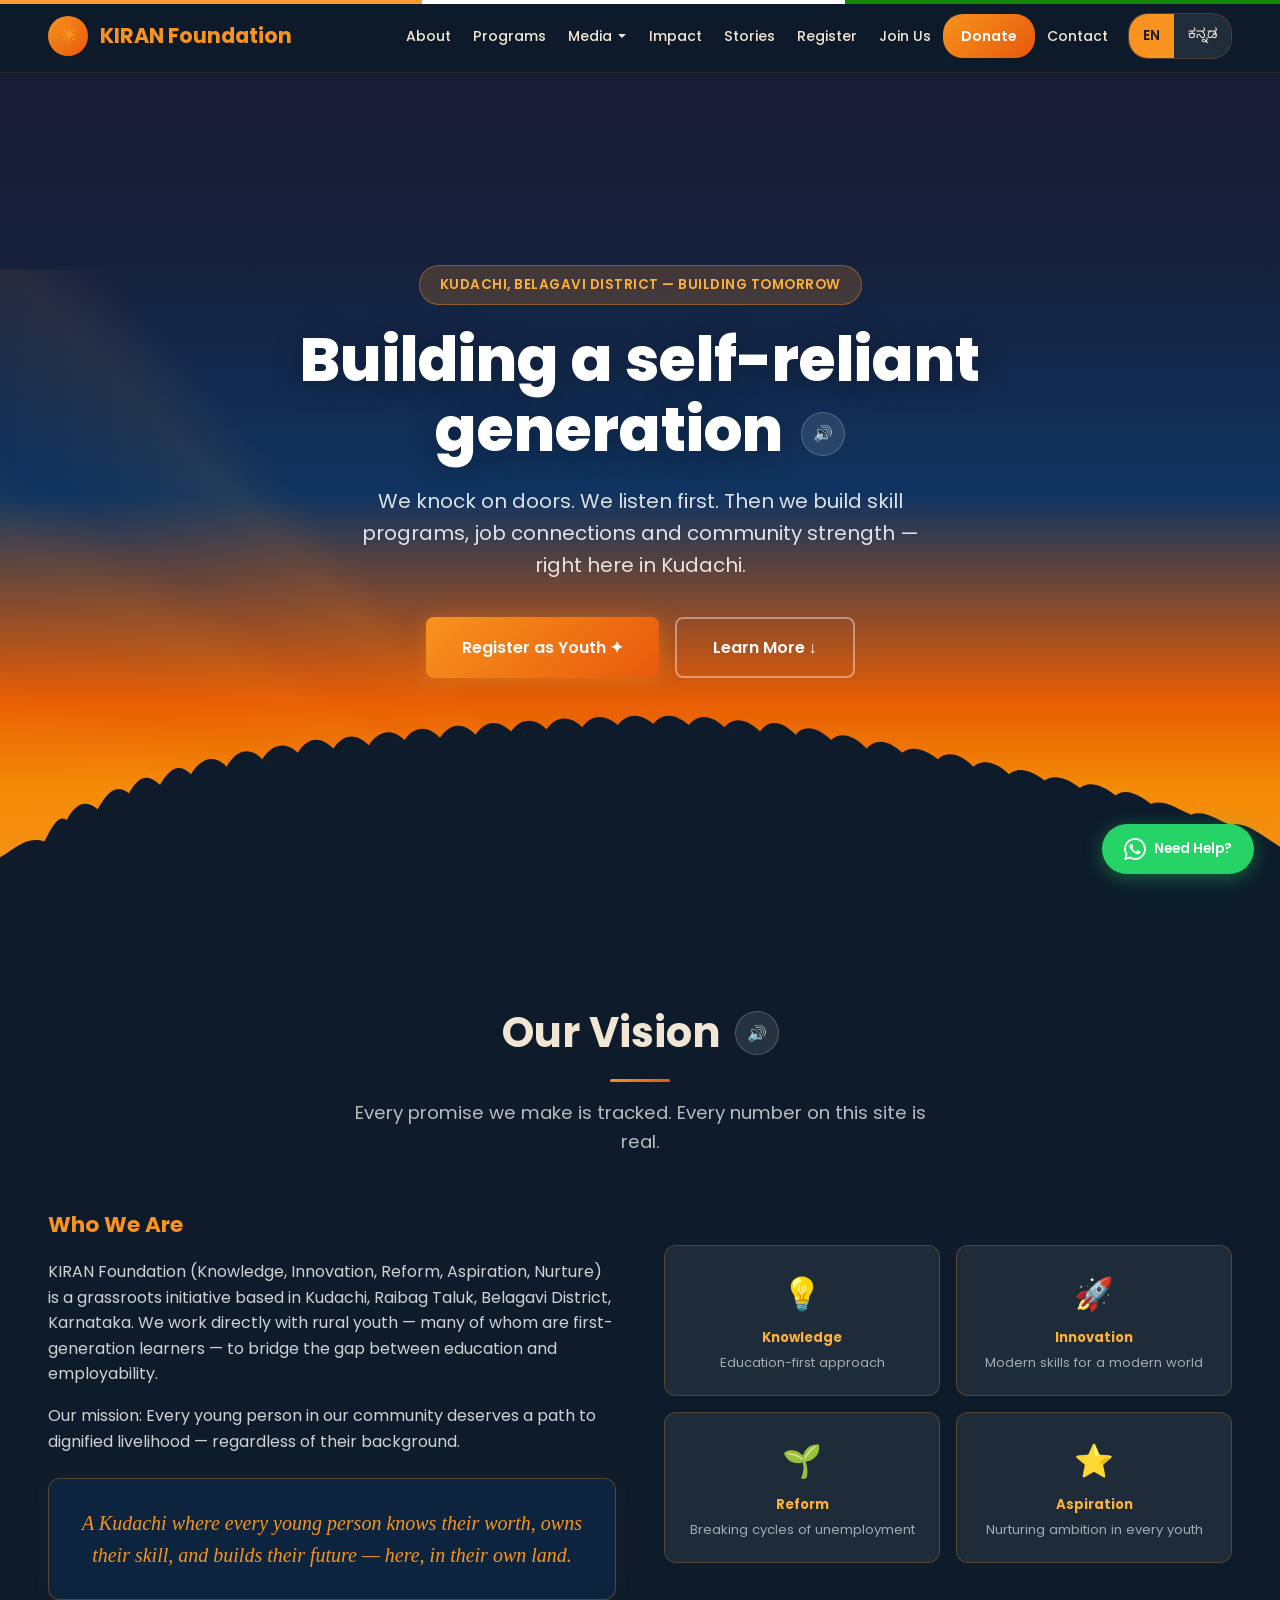
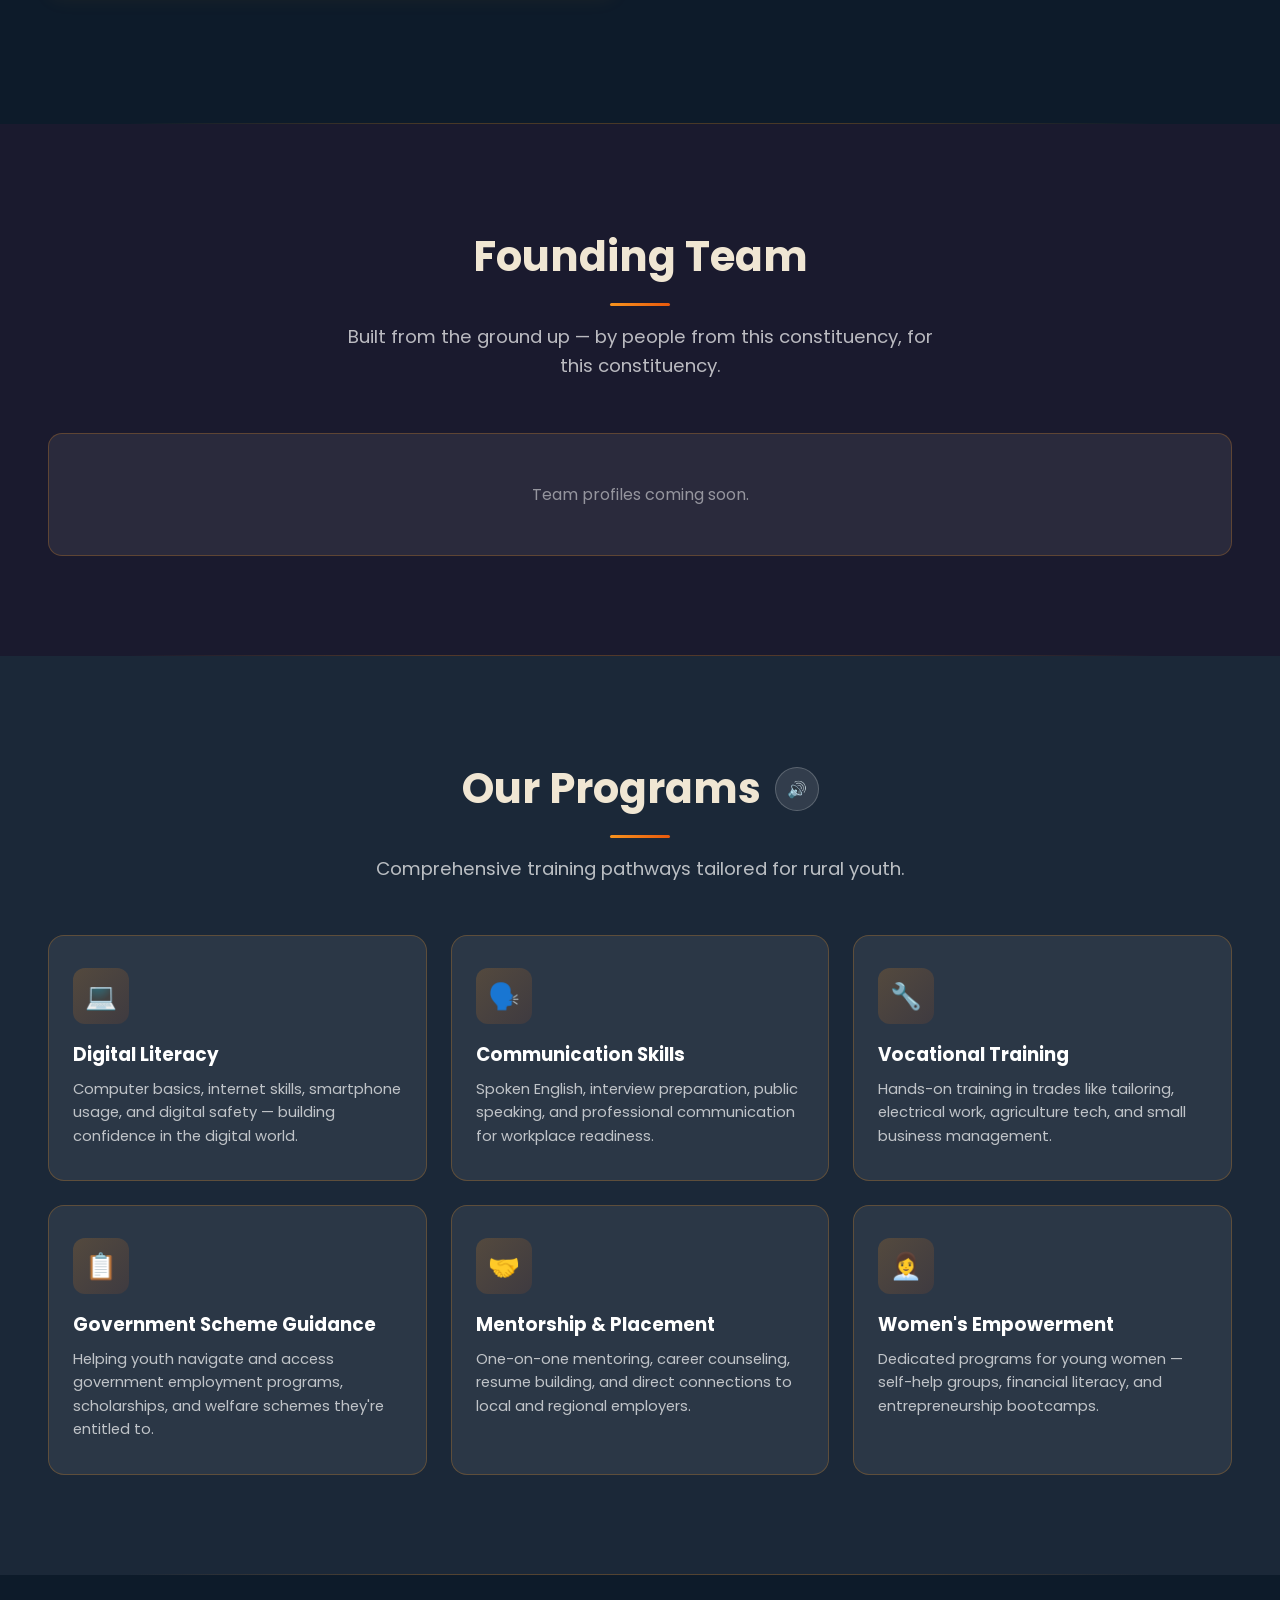
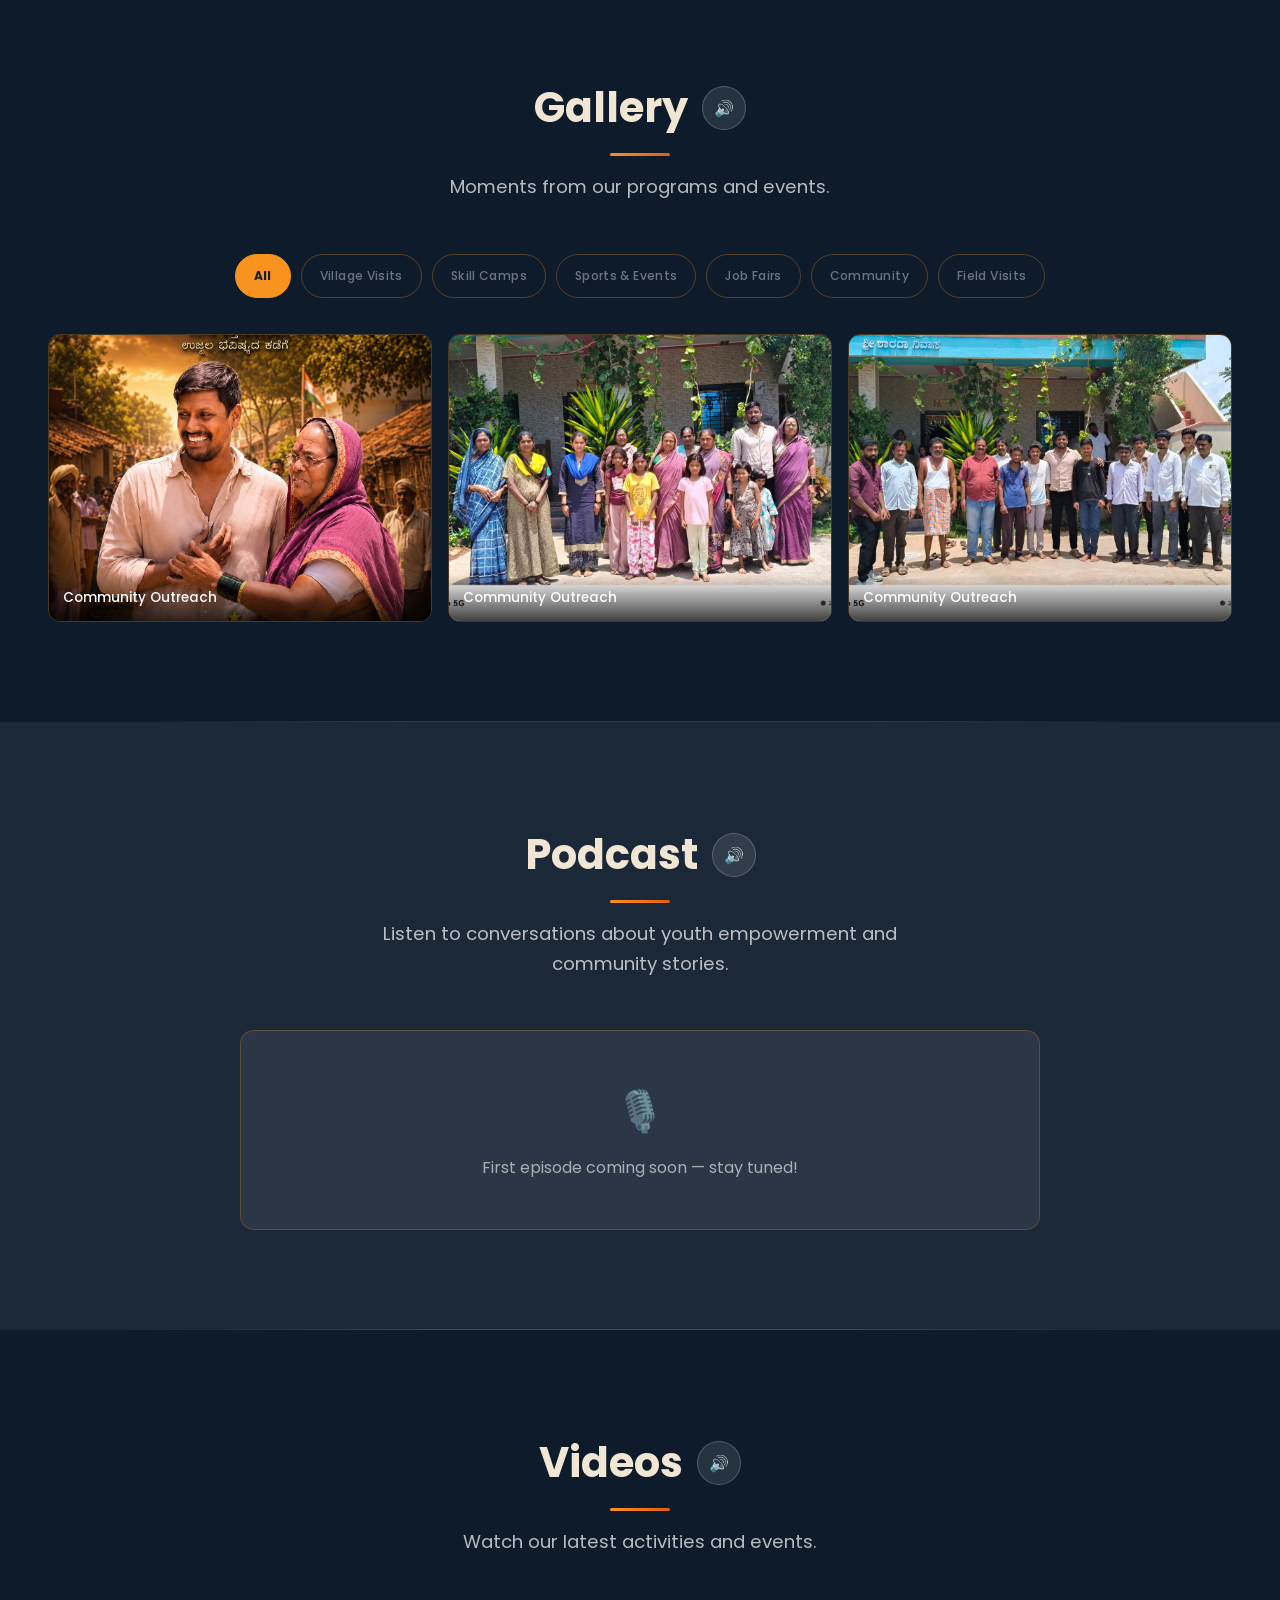
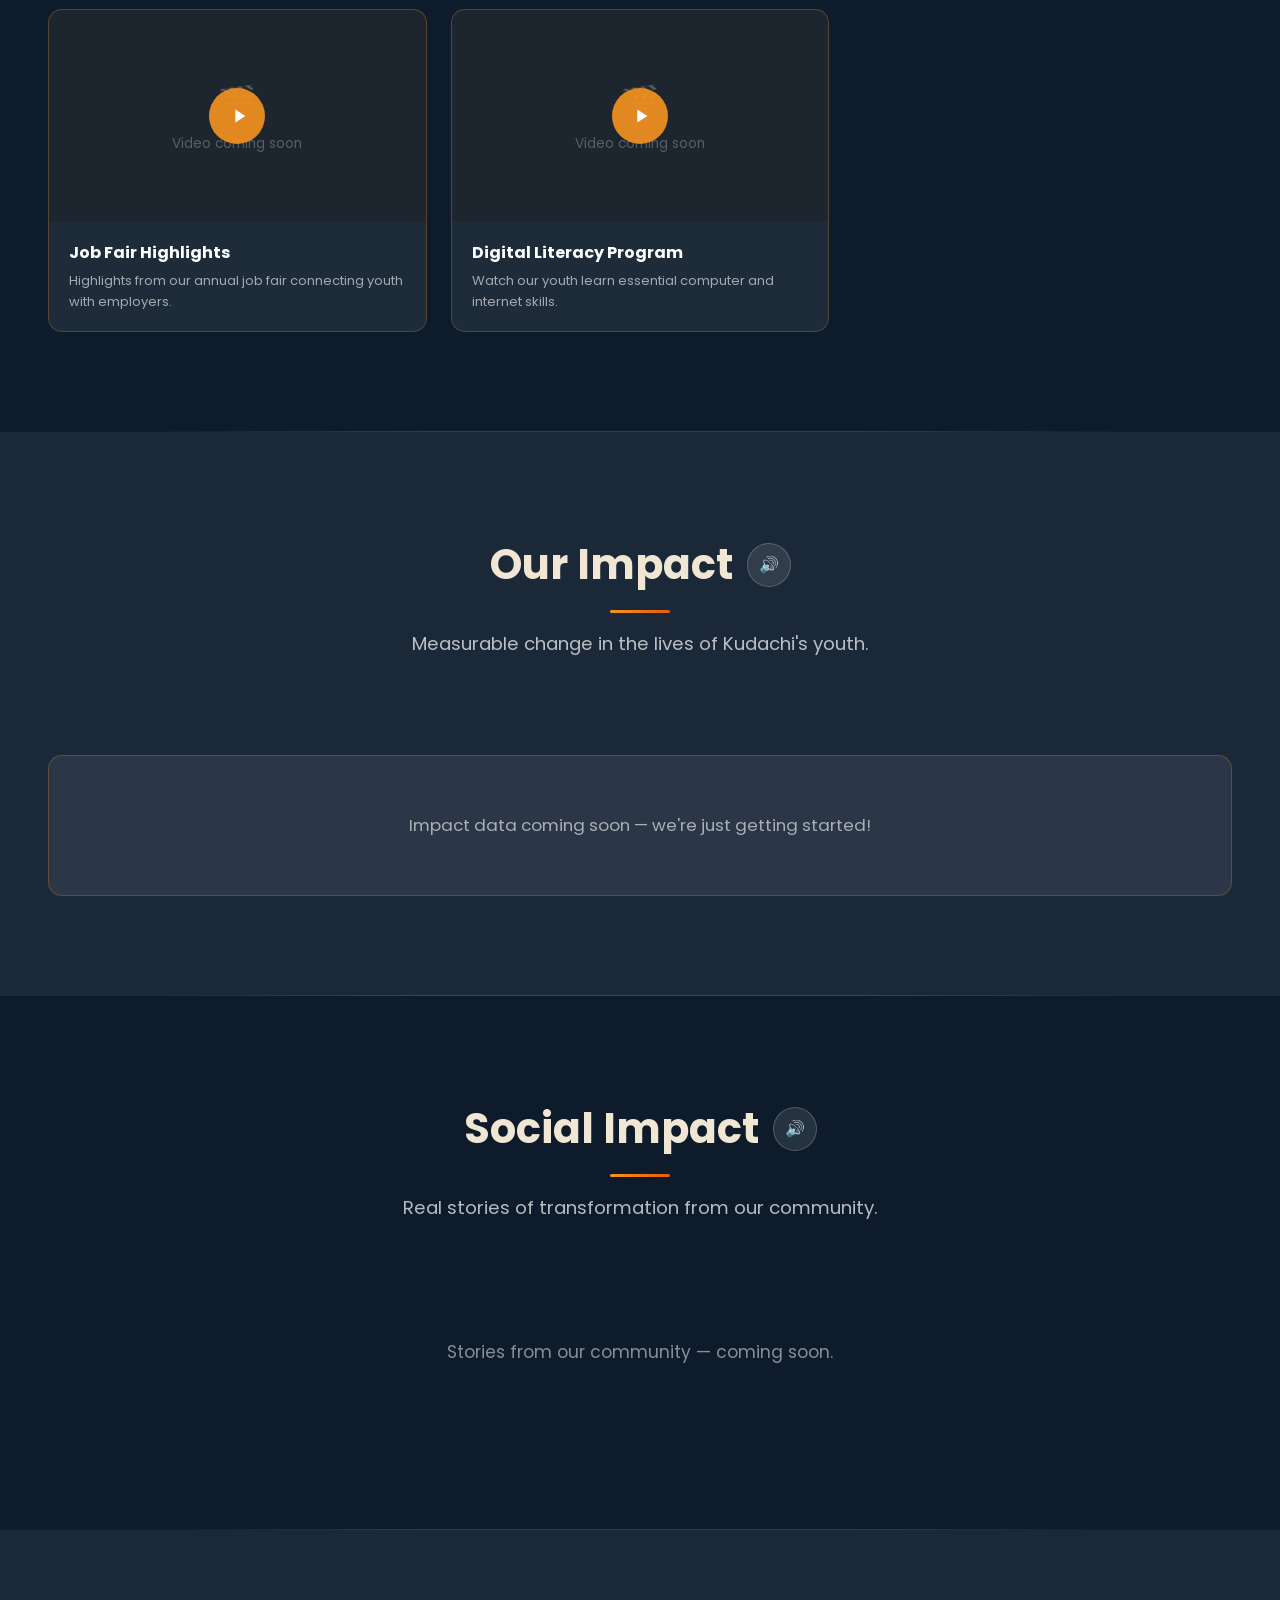
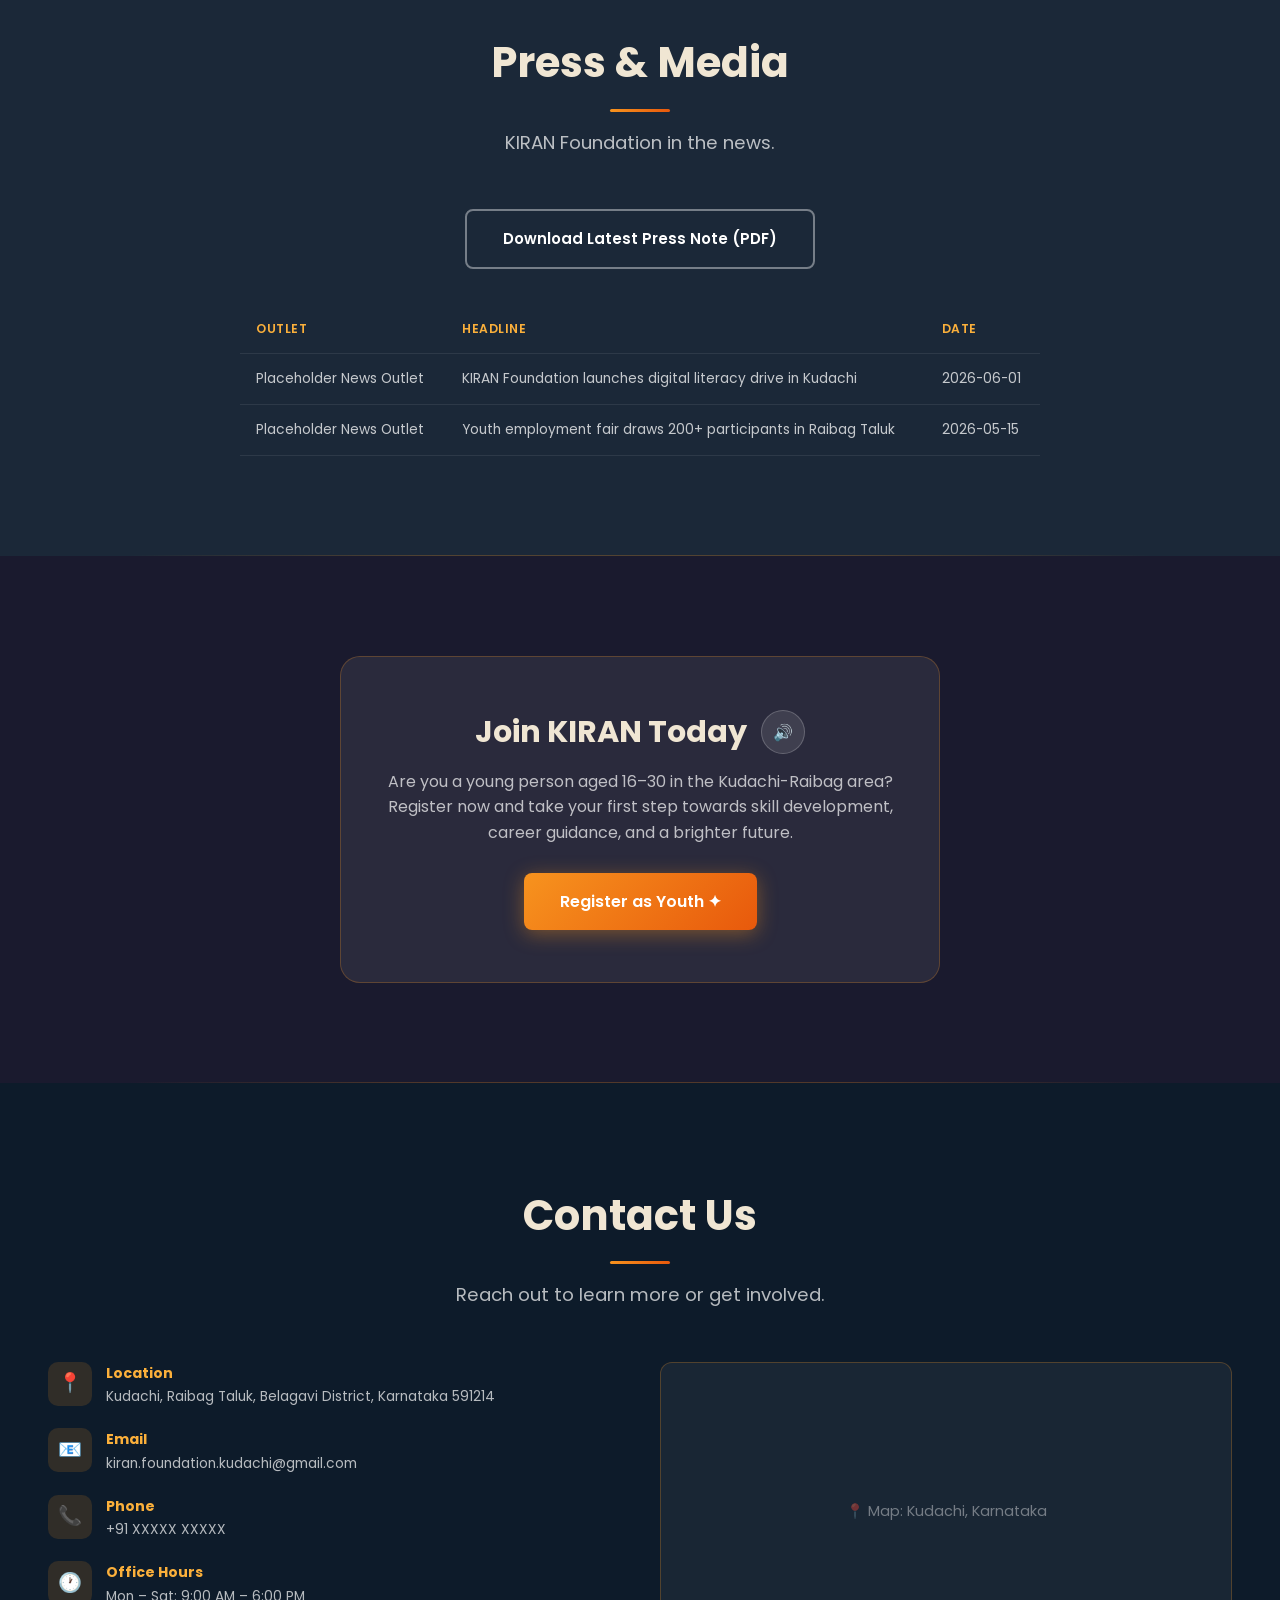
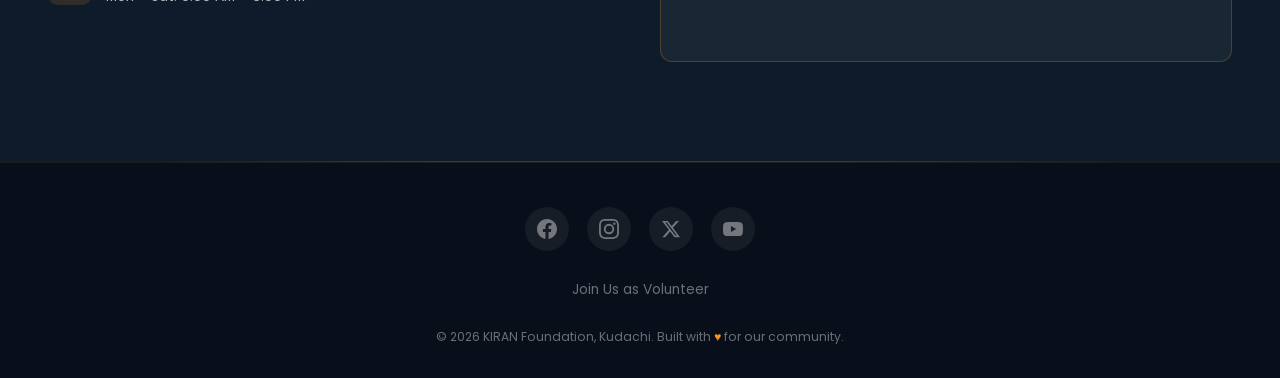
==== commit a7669cf0: "Major update: saffron stripe, team section, CMS stories, gallery filters, hero text CMS control, abo" ====
--- a/index.html
+++ b/index.html
@@ -10,6 +10,8 @@
   <script src="https://identity.netlify.com/v1/netlify-identity-widget.js"></script>
 </head>
 <body data-lang="en">
+
+  <div class="top-stripe"></div>
 
   <!-- ══════ NAVBAR ══════ -->
   <nav class="navbar" role="navigation" aria-label="Main navigation">
@@ -109,16 +111,15 @@
     </div>
 
     <div class="hero-content">
-      <div class="hero-badge" data-en="Youth Empowerment Initiative" data-kn="ಯುವ ಸಬಲೀಕರಣ ಉಪಕ್ರಮ">Youth Empowerment Initiative</div>
+      <div class="hero-badge" id="hero-badge" data-en="Kudachi, Belagavi District — Building Tomorrow" data-kn="ಕುಡಚಿ, ಬೆಳಗಾವಿ ಜಿಲ್ಲೆ — ನಾಳೆ ನಿರ್ಮಾಣ">Kudachi, Belagavi District — Building Tomorrow</div>
       <h1>
-        <span data-en="A Ray of Light for" data-kn="ನಮ್ಮ ಯುವಕರಿಗೆ">A Ray of Light for</span><br>
-        <span class="highlight" data-en="Our Youth" data-kn="ಬೆಳಕಿನ ಕಿರಣ">Our Youth</span>
+        <span id="hero-headline" data-en="Building a self-reliant generation" data-kn="ಸ್ವಾವಲಂಬಿ ತಲೆಮಾರನ್ನು ನಿರ್ಮಿಸುತ್ತಿದ್ದೇವೆ">Building a self-reliant generation</span>
         <button class="tts-btn" data-section="hero" aria-label="Read hero section aloud" title="Listen">🔊</button>
       </h1>
       <div class="tts-warning" data-section="hero"></div>
-      <p class="hero-sub" data-en="KIRAN Foundation empowers rural youth in Kudachi, Belagavi District through skill development, vocational training, and pathways to meaningful employment."
-         data-kn="ಕಿರಣ ಫೌಂಡೇಶನ್ ಕುಡಚಿ, ಬೆಳಗಾವಿ ಜಿಲ್ಲೆಯ ಗ್ರಾಮೀಣ ಯುವಕರನ್ನು ಕೌಶಲ್ಯ ಅಭಿವೃದ್ಧಿ, ವೃತ್ತಿಪರ ತರಬೇತಿ ಮತ್ತು ಅರ್ಥಪೂರ್ಣ ಉದ್ಯೋಗದ ಮಾರ್ಗಗಳ ಮೂಲಕ ಸಬಲೀಕರಣಗೊಳಿಸುತ್ತದೆ.">
-        KIRAN Foundation empowers rural youth in Kudachi, Belagavi District through skill development, vocational training, and pathways to meaningful employment.
+      <p class="hero-sub" id="hero-subtitle" data-en="We knock on doors. We listen first. Then we build skill programs, job connections and community strength — right here in Kudachi."
+         data-kn="ನಾವು ಬಾಗಿಲು ತಟ್ಟುತ್ತೇವೆ. ಮೊದಲು ಕೇಳುತ್ತೇವೆ. ನಂತರ ಕೌಶಲ್ಯ ತರಬೇತಿ, ಉದ್ಯೋಗ ಸಂಪರ್ಕ ಮತ್ತು ಸಮುದಾಯ ಬಲವನ್ನು ನಿರ್ಮಿಸುತ್ತೇವೆ — ಇಲ್ಲೇ ಕುಡಚಿಯಲ್ಲಿ.">
+        We knock on doors. We listen first. Then we build skill programs, job connections and community strength — right here in Kudachi.
       </p>
       <div class="hero-buttons">
         <button class="btn btn-primary" data-open-modal="registration" data-en="Register as Youth ✦" data-kn="ಯುವಕರಾಗಿ ನೋಂದಣಿ ✦">Register as Youth ✦</button>
@@ -137,9 +138,9 @@
         </h2>
         <div class="section-line"></div>
         <div class="tts-warning" data-section="about"></div>
-        <p data-en="Building a self-reliant generation through knowledge, skills, and opportunity."
-           data-kn="ಜ್ಞಾನ, ಕೌಶಲ್ಯ ಮತ್ತು ಅವಕಾಶದ ಮೂಲಕ ಸ್ವಾವಲಂಬಿ ಪೀಳಿಗೆಯನ್ನು ನಿರ್ಮಿಸುವುದು.">
-          Building a self-reliant generation through knowledge, skills, and opportunity.
+        <p id="vision-subtitle" data-en="Every promise we make is tracked. Every number on this site is real."
+           data-kn="ನಾವು ಮಾಡಿದ ಪ್ರತಿ ಭರವಸೆ ಟ್ರ್ಯಾಕ್ ಆಗುತ್ತದೆ. ಈ ಸೈಟ್‌ನಲ್ಲಿನ ಪ್ರತಿ ಸಂಖ್ಯೆ ನಿಜ.">
+          Every promise we make is tracked. Every number on this site is real.
         </p>
       </div>
 
@@ -192,6 +193,24 @@
       <!-- Pillar Expand Panel -->
       <div class="pillar-panel-wrapper" id="pillar-panel-wrapper">
         <div class="pillar-panel" id="pillar-panel"></div>
+      </div>
+    </div>
+  </section>
+
+  <!-- ══════ FOUNDING TEAM ══════ -->
+  <section id="team" data-bg-section="team" data-overlay="rgba(16,26,50,0.88),rgba(16,26,50,0.92)">
+    <div class="section-container">
+      <div class="section-header">
+        <h2><span data-en="Founding Team" data-kn="ಸಂಸ್ಥಾಪಕ ತಂಡ">Founding Team</span></h2>
+        <div class="section-line"></div>
+        <p data-en="Built from the ground up — by people from this constituency, for this constituency."
+           data-kn="ಈ ಕ್ಷೇತ್ರದ ಜನರಿಂದ, ಈ ಕ್ಷೇತ್ರಕ್ಕಾಗಿ ನಿರ್ಮಿಸಲಾಗಿದೆ.">
+          Built from the ground up — by people from this constituency, for this constituency.
+        </p>
+      </div>
+      <div id="team-grid" class="team-grid"></div>
+      <div id="team-empty" class="section-empty-state" style="display:none">
+        <p data-en="Team profiles coming soon." data-kn="ತಂಡದ ವಿವರ ಶೀಘ್ರದಲ್ಲೇ.">Team profiles coming soon.</p>
       </div>
     </div>
   </section>
@@ -279,6 +298,15 @@
            data-kn="ನಮ್ಮ ಕಾರ್ಯಕ್ರಮಗಳು ಮತ್ತು ಕಾರ್ಯಕ್ರಮಗಳ ಕ್ಷಣಗಳು.">
           Moments from our programs and events.
         </p>
+      </div>
+      <div class="gallery-filters" id="gallery-filters">
+        <button class="filter-btn active" data-filter="all" data-en="All" data-kn="ಎಲ್ಲವೂ">All</button>
+        <button class="filter-btn" data-filter="village-visits" data-en="Village Visits" data-kn="ಗ್ರಾಮ ಭೇಟಿ">Village Visits</button>
+        <button class="filter-btn" data-filter="skill-camps" data-en="Skill Camps" data-kn="ಕೌಶಲ್ಯ ಶಿಬಿರ">Skill Camps</button>
+        <button class="filter-btn" data-filter="sports-events" data-en="Sports & Events" data-kn="ಕ್ರೀಡೆ ಮತ್ತು ಕಾರ್ಯಕ್ರಮ">Sports & Events</button>
+        <button class="filter-btn" data-filter="job-fairs" data-en="Job Fairs" data-kn="ಉದ್ಯೋಗ ಮೇಳ">Job Fairs</button>
+        <button class="filter-btn" data-filter="community" data-en="Community" data-kn="ಸಮುದಾಯ">Community</button>
+        <button class="filter-btn" data-filter="field-visits" data-en="Field Visits" data-kn="ಕ್ಷೇತ್ರ ಭೇಟಿ">Field Visits</button>
       </div>
       <div class="gallery-grid" id="gallery-grid"></div>
     </div>
--- a/style.css
+++ b/style.css
@@ -30,7 +30,17 @@
   --gutter: clamp(16px, 4vw, 48px);
 }
 
-html { scroll-behavior: smooth; scroll-padding-top: 76px; }
+html { scroll-behavior: smooth; scroll-padding-top: 80px; }
+
+/* ── Saffron Top Stripe ── */
+.top-stripe {
+  width: 100%; height: 4px;
+  background: linear-gradient(90deg, #FF9933 0%, #FF9933 33%, #FFFFFF 33%, #FFFFFF 66%, #138808 66%, #138808 100%);
+  position: fixed; top: 0; left: 0;
+  z-index: 9999;
+}
+
+.navbar { top: 4px; }
 
 body {
   font-family: var(--font-main);
@@ -1423,101 +1433,97 @@
 
 
 /* ═══════════════════════════════════════════
-   STORIES (Social Impact)
+   STORIES (Social Impact) — redesigned large cards
    ═══════════════════════════════════════════ */
 #stories { background: var(--section-dark); }
 
-/* Mobile: horizontal scroll carousel */
 .stories-carousel {
-  display: flex;
-  overflow-x: auto;
-  scroll-snap-type: x mandatory;
-  gap: clamp(12px, 2vw, 24px);
-  padding-bottom: 12px;
-  -webkit-overflow-scrolling: touch;
-}
+  display: grid;
+  grid-template-columns: 1fr;
+  gap: clamp(16px, 2vw, 24px);
+}
+
+@media (min-width: 481px) { .stories-carousel { grid-template-columns: repeat(2, 1fr); } }
+@media (min-width: 1024px) { .stories-carousel { grid-template-columns: repeat(3, 1fr); } }
 
 .story-card {
   background: var(--card-bg);
   border: 1px solid var(--card-border);
-  border-radius: 16px;
-  padding: clamp(20px, 3vw, 32px) clamp(16px, 2.5vw, 24px);
+  border-radius: 20px;
+  overflow: hidden;
+  display: flex;
+  flex-direction: column;
+  transition: transform 0.25s, border-color 0.25s;
+}
+
+.story-card:hover {
+  transform: translateY(-6px);
+  border-color: var(--sun-gold);
+}
+
+.story-card-photo {
+  width: 100%;
+  height: 220px;
+  object-fit: cover;
+  object-position: center top;
+  display: block;
+}
+
+.story-card-photo-placeholder {
+  width: 100%;
+  height: 200px;
+  background: linear-gradient(135deg, rgba(247,147,30,0.06), var(--section-alt));
+  display: flex;
+  align-items: center;
+  justify-content: center;
+  font-size: 3.5rem;
+}
+
+.story-card-body {
+  padding: clamp(18px, 2.5vw, 26px) clamp(16px, 2vw, 22px);
+  display: flex;
+  flex-direction: column;
+  flex: 1;
+}
+
+.story-card-name {
+  font-size: clamp(1rem, 1vw + 0.3rem, 1.12rem);
+  font-weight: 600;
+  color: var(--text-light);
+  margin-bottom: 2px;
+}
+
+.story-card-location {
+  font-size: clamp(0.72rem, 0.7vw + 0.2rem, 0.8rem);
+  color: var(--paper-dim);
+  margin-bottom: 10px;
+}
+
+.story-card-outcome {
+  font-size: clamp(0.78rem, 0.7vw + 0.2rem, 0.85rem);
+  font-weight: 600;
+  color: var(--sun-gold);
+  margin-bottom: 12px;
+  text-transform: uppercase;
+  letter-spacing: 0.03em;
+}
+
+.story-card-quote {
+  font-size: clamp(0.88rem, 0.8vw + 0.2rem, 0.95rem);
+  color: var(--paper-dim);
+  line-height: 1.65;
+  font-style: italic;
+  border-left: 3px solid var(--deep-orange);
+  padding-left: 14px;
+  flex: 1;
+}
+
+.stories-empty {
+  grid-column: 1 / -1;
   text-align: center;
-  transition: transform 0.3s, box-shadow 0.3s;
-  min-width: min(85vw, 300px);
-  scroll-snap-align: center;
-  flex-shrink: 0;
-}
-
-/* Tablet+: grid layout */
-@media (min-width: 768px) {
-  .stories-carousel {
-    display: grid;
-    grid-template-columns: repeat(3, 1fr);
-    overflow-x: visible;
-    scroll-snap-type: none;
-    padding-bottom: 0;
-  }
-
-  .story-card {
-    min-width: 0;
-    scroll-snap-align: unset;
-    flex-shrink: unset;
-  }
-}
-
-.story-card:hover {
-  transform: translateY(-4px);
-  box-shadow: 0 8px 30px rgba(247, 147, 30, 0.12);
-}
-
-.story-avatar {
-  width: clamp(56px, 8vw, 72px); height: clamp(56px, 8vw, 72px);
-  border-radius: 50%;
-  background: linear-gradient(135deg, rgba(247, 147, 30, 0.3), rgba(232, 89, 12, 0.15));
-  display: flex; align-items: center; justify-content: center;
-  font-size: clamp(1.4rem, 2vw, 1.8rem);
-  margin: 0 auto clamp(10px, 1.5vw, 14px);
-  border: 2px solid var(--card-border);
-}
-
-.story-name {
-  font-size: clamp(0.92rem, 1vw + 0.2rem, 1.05rem);
-  font-weight: 600;
-  color: #fff;
-  margin-bottom: 4px;
-}
-
-.story-outcome {
-  font-size: clamp(0.78rem, 0.8vw + 0.2rem, 0.88rem);
-  color: var(--sun-amber);
-  font-weight: 500;
-  margin-bottom: clamp(10px, 1.5vw, 14px);
-}
-
-.story-quote {
-  font-size: clamp(0.82rem, 0.8vw + 0.2rem, 0.92rem);
-  color: rgba(255, 255, 255, 0.7);
-  font-style: italic;
-  position: relative;
-  padding: 0 4px;
-}
-
-.story-quote::before { content: '\201C'; font-size: 1.4rem; color: var(--sun-gold); vertical-align: -0.2em; margin-right: 2px; }
-.story-quote::after { content: '\201D'; font-size: 1.4rem; color: var(--sun-gold); vertical-align: -0.2em; margin-left: 2px; }
-
-.story-placeholder-tag {
-  display: inline-block;
-  background: rgba(232, 89, 12, 0.2);
-  border: 1px solid rgba(232, 89, 12, 0.4);
-  color: var(--deep-orange);
-  padding: 3px 10px;
-  border-radius: 4px;
-  font-size: 0.72rem;
-  font-weight: 600;
-  letter-spacing: 0.5px;
-  margin-top: 10px;
-  text-transform: uppercase;
+  padding: clamp(40px, 6vw, 64px);
+  color: rgba(255, 255, 255, 0.5);
+  font-size: clamp(0.95rem, 1vw + 0.3rem, 1.08rem);
 }
 
 
@@ -1587,6 +1593,124 @@
   border: 1px solid var(--card-border);
   border-radius: 14px;
   color: rgba(255, 255, 255, 0.5);
+}
+
+
+/* ═══════════════════════════════════════════
+   TEAM SECTION
+   ═══════════════════════════════════════════ */
+.team-grid {
+  display: grid;
+  grid-template-columns: repeat(auto-fit, minmax(min(100%, 220px), 1fr));
+  gap: clamp(16px, 3vw, 28px);
+}
+
+.team-card {
+  background: var(--card-bg);
+  border: 1px solid var(--card-border);
+  border-radius: 16px;
+  overflow: hidden;
+  text-align: center;
+  transition: transform 0.25s, border-color 0.25s;
+}
+
+.team-card:hover {
+  transform: translateY(-6px);
+  border-color: var(--sun-gold);
+}
+
+.team-card-photo {
+  width: 100%;
+  aspect-ratio: 1/1;
+  object-fit: cover;
+  object-position: center top;
+  display: block;
+}
+
+.team-card-photo-placeholder {
+  width: 100%;
+  aspect-ratio: 1/1;
+  background: linear-gradient(135deg, var(--section-alt), rgba(247,147,30,0.08));
+  display: flex;
+  align-items: center;
+  justify-content: center;
+  font-size: 3rem;
+}
+
+.team-card-body { padding: clamp(14px, 2vw, 22px) clamp(12px, 2vw, 18px); }
+
+.team-card-name {
+  font-size: clamp(1rem, 1vw + 0.3rem, 1.15rem);
+  font-weight: 600;
+  color: var(--text-light);
+  margin-bottom: 4px;
+}
+
+.team-card-role {
+  font-size: clamp(0.72rem, 0.7vw + 0.2rem, 0.82rem);
+  letter-spacing: 0.04em;
+  text-transform: uppercase;
+  color: var(--sun-gold);
+  margin-bottom: 10px;
+  font-weight: 600;
+}
+
+.team-card-bio {
+  font-size: clamp(0.82rem, 0.7vw + 0.3rem, 0.9rem);
+  color: var(--paper-dim);
+  line-height: 1.5;
+}
+
+/* ── Section Empty State ── */
+.section-empty-state {
+  text-align: center;
+  padding: clamp(28px, 4vw, 48px);
+  background: var(--card-bg);
+  border: 1px solid var(--card-border);
+  border-radius: 14px;
+  color: rgba(255, 255, 255, 0.5);
+  font-size: clamp(0.9rem, 1vw + 0.2rem, 1rem);
+}
+
+/* ═══════════════════════════════════════════
+   GALLERY FILTERS
+   ═══════════════════════════════════════════ */
+.gallery-filters {
+  display: flex;
+  flex-wrap: wrap;
+  gap: clamp(6px, 1vw, 10px);
+  justify-content: center;
+  margin-bottom: clamp(20px, 3vw, 36px);
+}
+
+.filter-btn {
+  padding: 8px 18px;
+  border-radius: 24px;
+  border: 1px solid rgba(247,147,30,0.3);
+  background: transparent;
+  color: var(--paper-dim);
+  font-family: var(--font-main);
+  font-size: clamp(0.72rem, 0.7vw + 0.2rem, 0.82rem);
+  font-weight: 500;
+  letter-spacing: 0.03em;
+  cursor: pointer;
+  transition: all 0.2s;
+  white-space: nowrap;
+  min-height: 44px;
+  display: inline-flex;
+  align-items: center;
+}
+
+.filter-btn:hover {
+  border-color: var(--sun-gold);
+  color: var(--sun-gold);
+}
+
+.filter-btn.active {
+  background: var(--sun-gold);
+  border-color: var(--sun-gold);
+  color: var(--text-dark);
+  font-weight: 700;
 }
 
 
